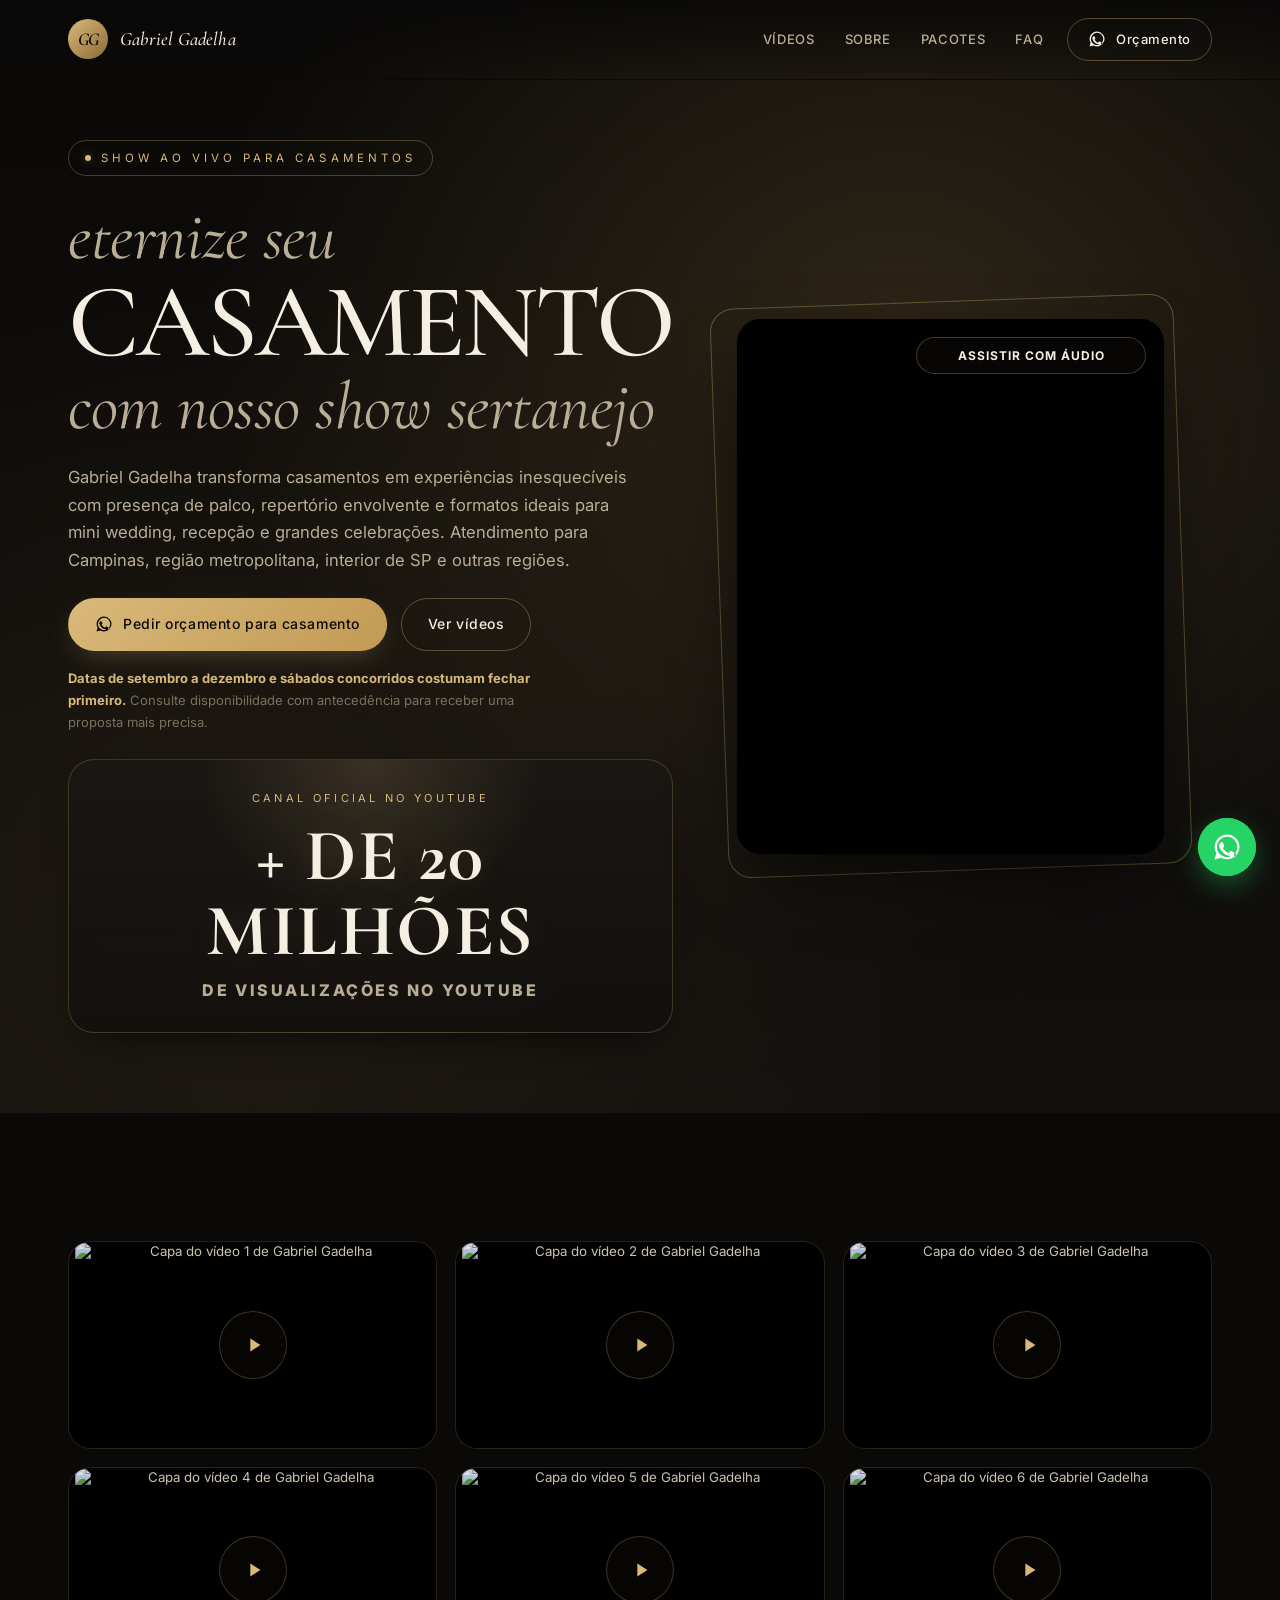
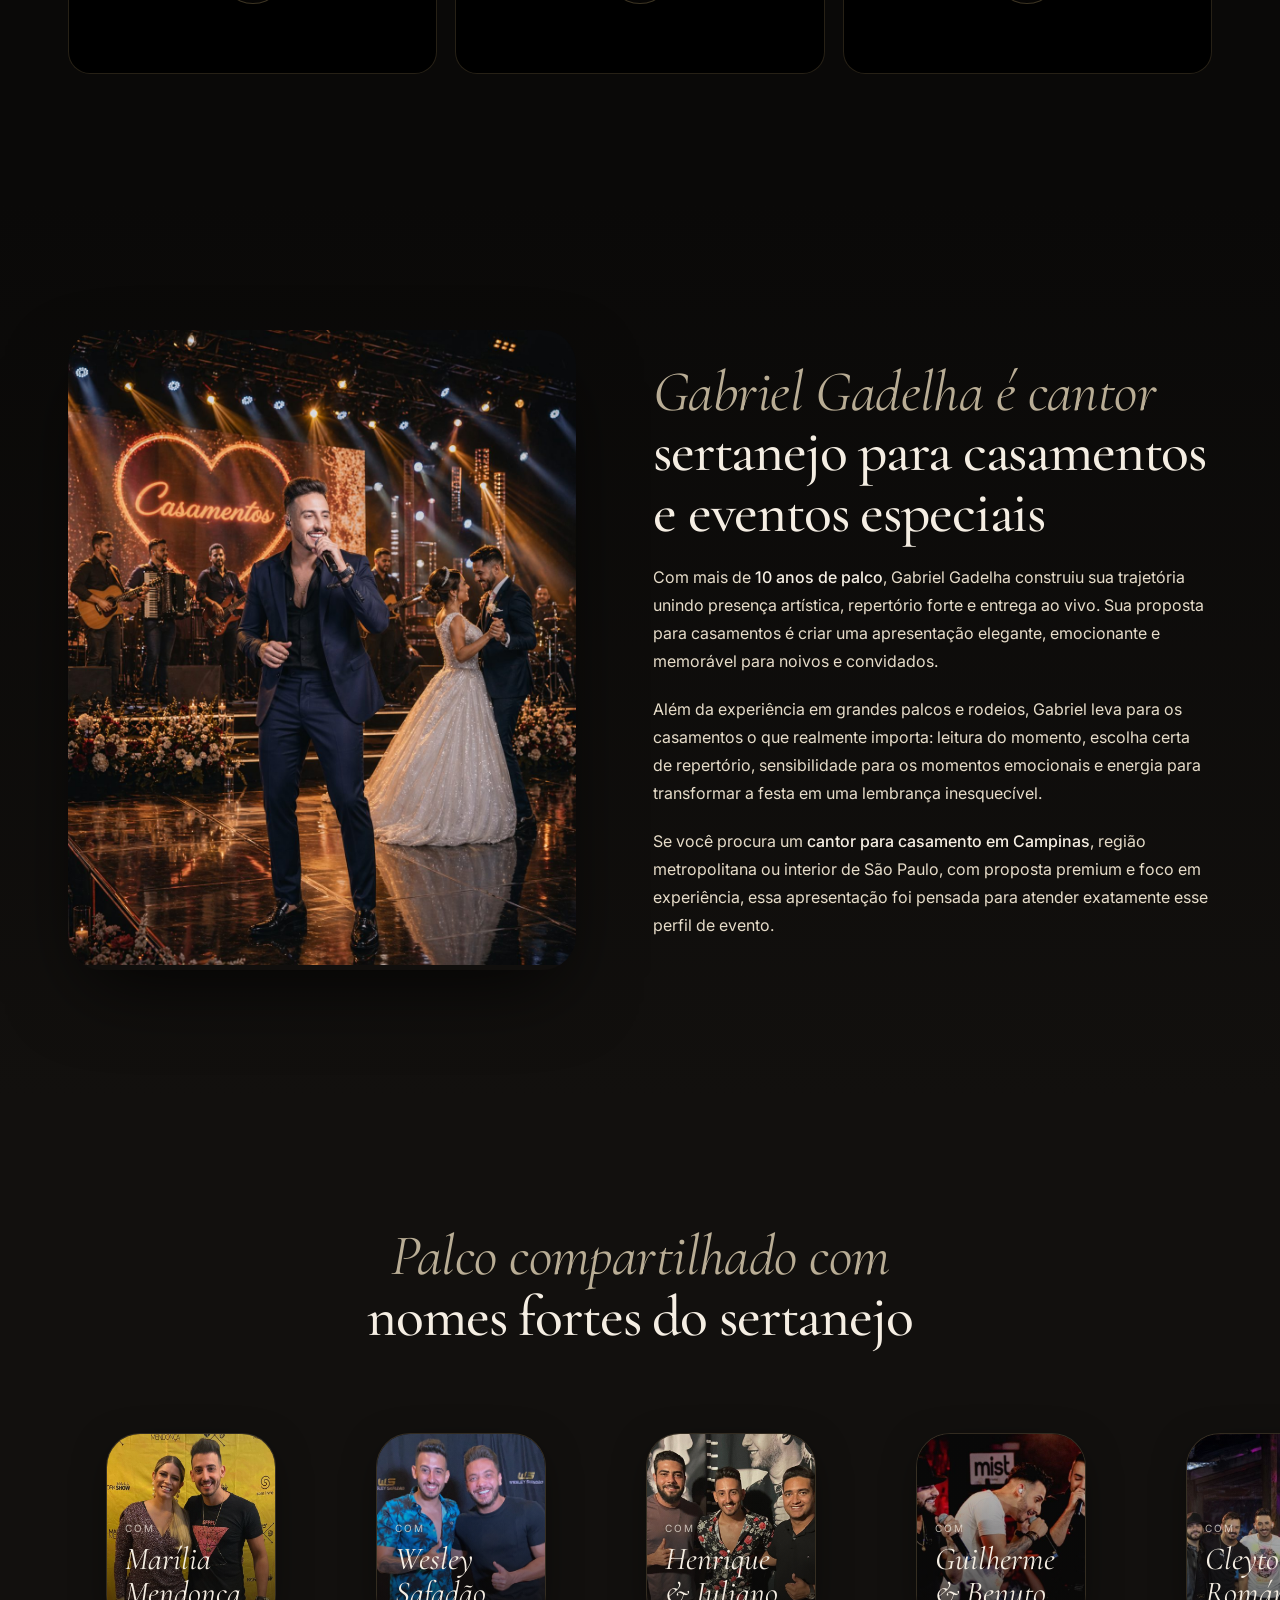
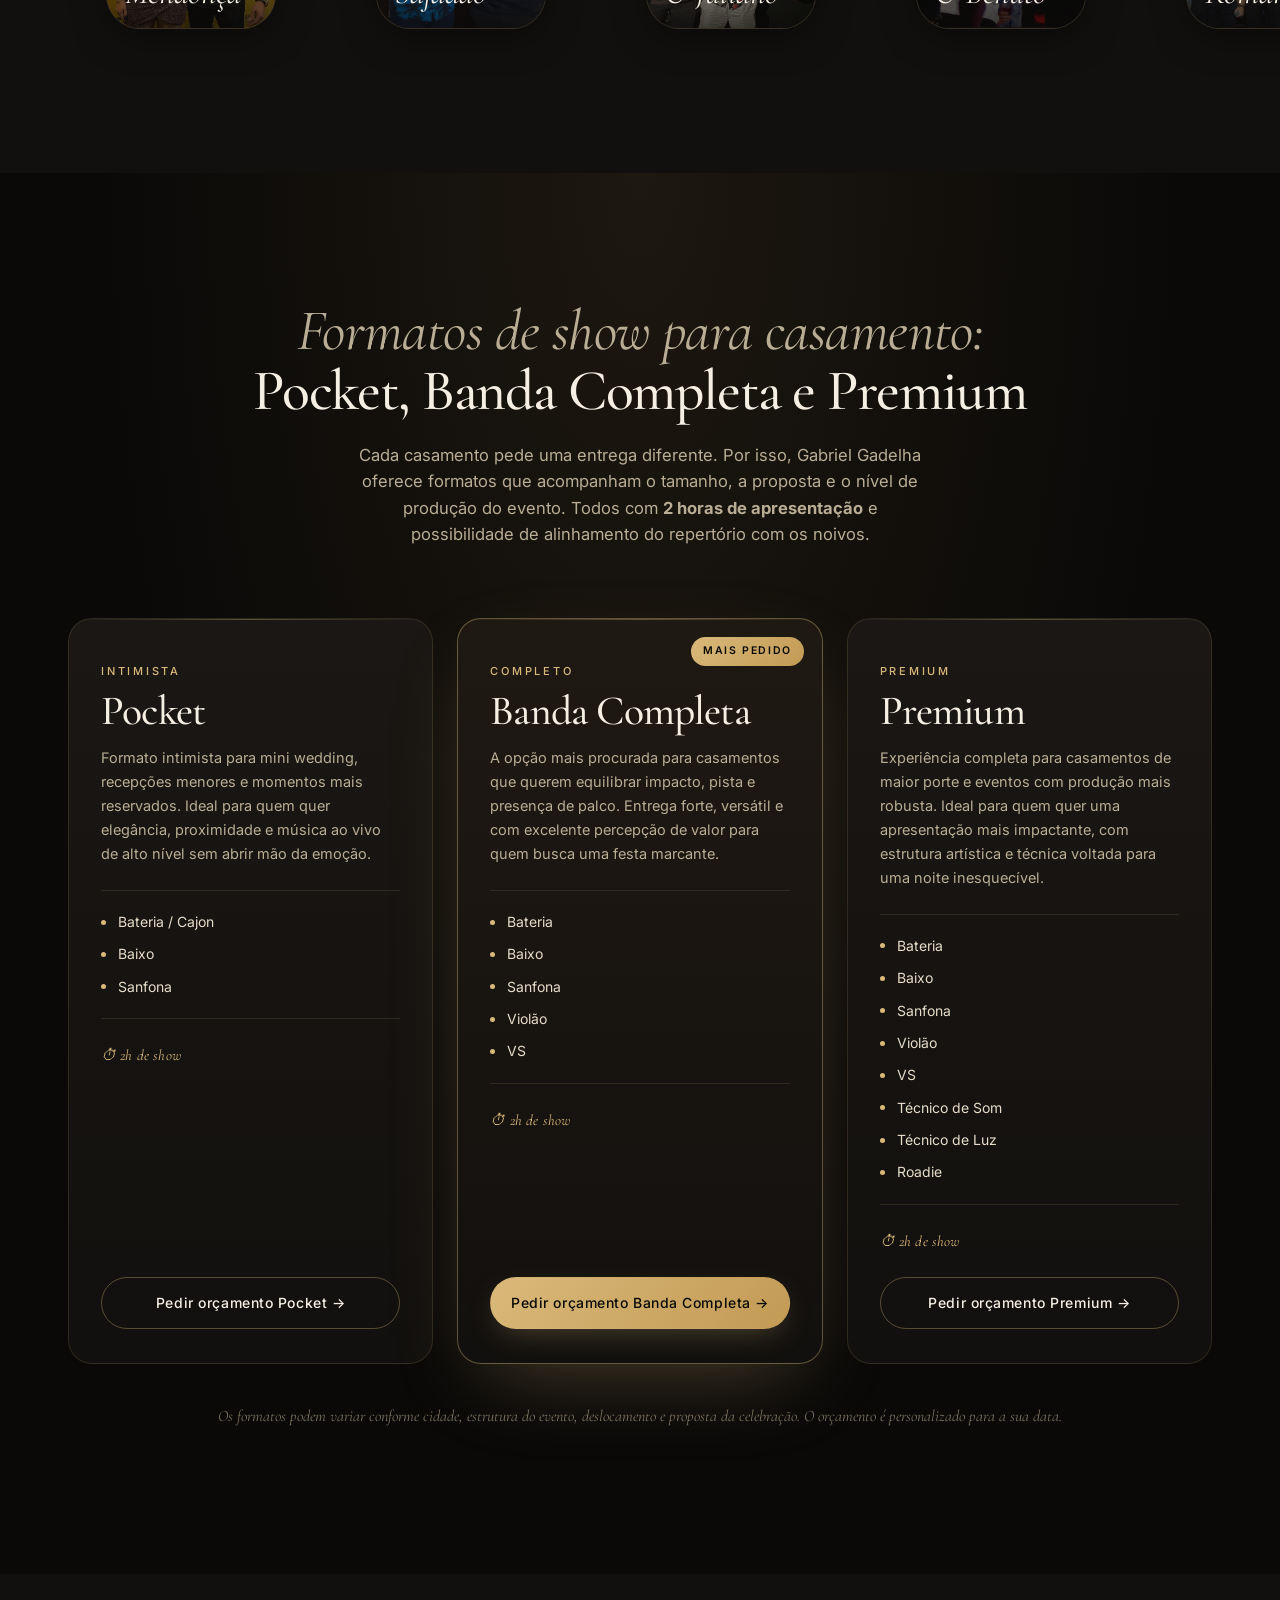
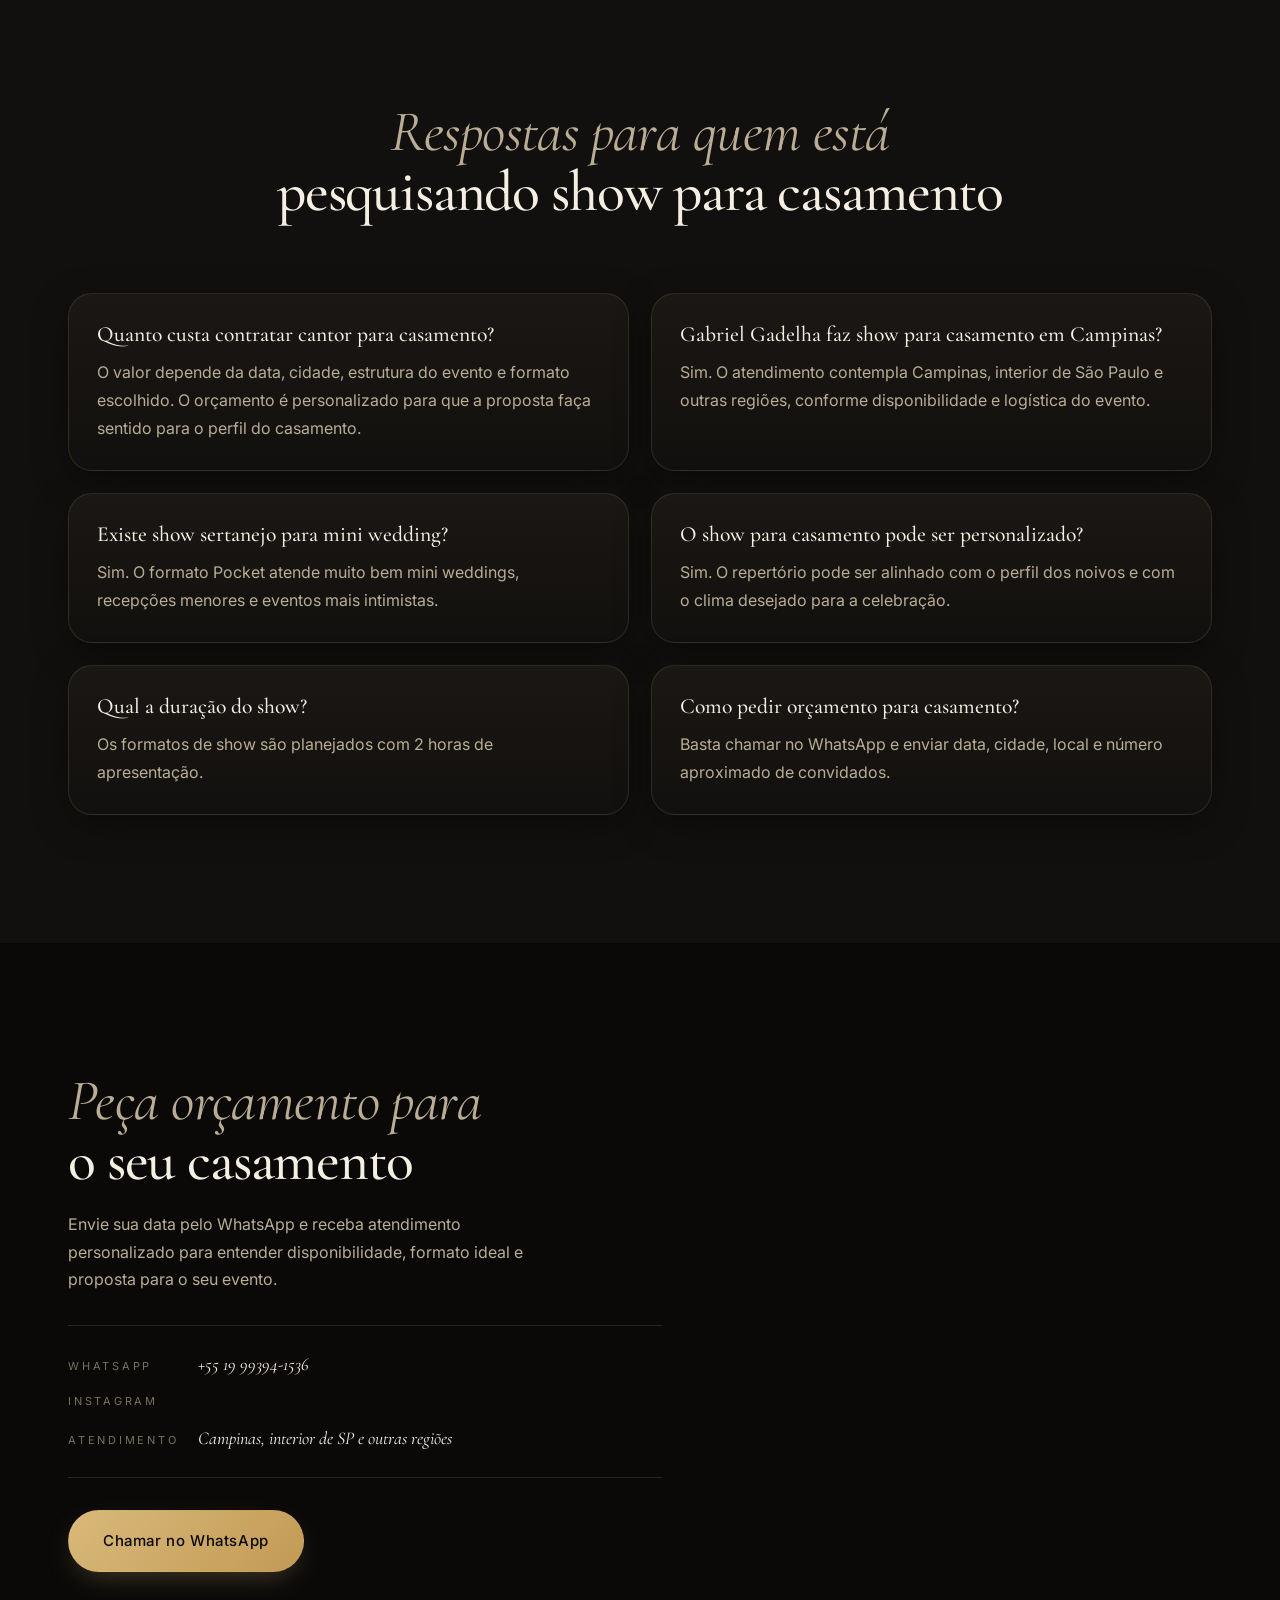
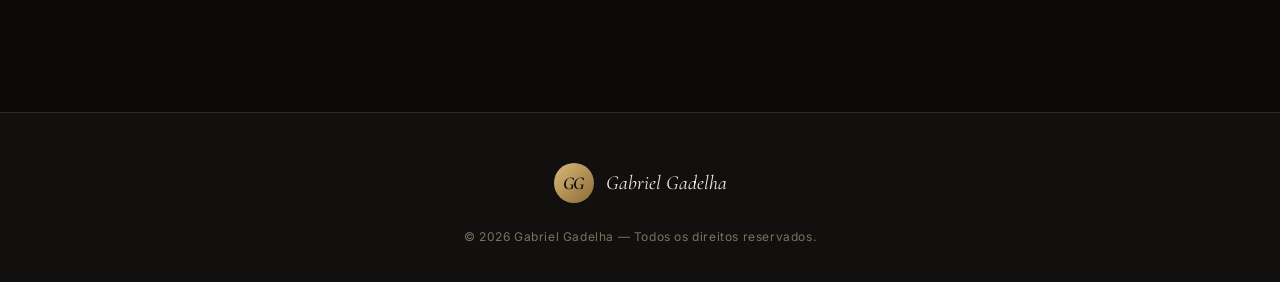
==== index.html @ e0cc1780 "Add files via upload" ====
<!DOCTYPE html>
<html lang="pt-BR">
<head>
  <meta charset="UTF-8" />
  <meta name="viewport" content="width=device-width, initial-scale=1.0" />
  <meta name="theme-color" content="#0a0a0a" />
  <meta name="robots" content="index,follow,max-image-preview:large" />
  <title>Gabriel Gadelha | Cantor para Casamento em Campinas e Região</title>
  <meta name="description" content="Contrate Gabriel Gadelha para casamento em Campinas, interior de SP e outras regiões. Show sertanejo ao vivo com formatos pocket, banda completa e premium. Peça orçamento pelo WhatsApp." />
  <meta name="keywords" content="cantor para casamento, show para casamento, show sertanejo para casamento, banda para casamento, cantor sertanejo para casamento em Campinas, orçamento show casamento" />
  <meta name="author" content="Gabriel Gadelha" />
  <meta property="og:title" content="Gabriel Gadelha | Cantor para Casamento em Campinas e Região" />
  <meta property="og:description" content="Show sertanejo ao vivo para casamentos com proposta premium, repertório envolvente e formatos pocket, banda completa e premium." />
  <meta property="og:image" content="./assets/images/gabriel-hero.png" />
  <meta property="og:type" content="website" />
  <meta property="og:locale" content="pt_BR" />
  <meta name="twitter:card" content="summary_large_image" />
  <meta name="twitter:title" content="Gabriel Gadelha | Cantor para Casamento em Campinas e Região" />
  <meta name="twitter:description" content="Show sertanejo ao vivo para casamentos em Campinas, interior de SP e outras regiões." />
  <meta name="twitter:image" content="./assets/images/gabriel-hero.png" />
  <link rel="icon" type="image/png" href="./assets/images/gabriel-studio-02.png" />
  <link rel="preconnect" href="https://fonts.googleapis.com" />
  <link rel="preconnect" href="https://fonts.gstatic.com" crossorigin />
  <link href="https://fonts.googleapis.com/css2?family=Cormorant+Garamond:ital,wght@0,300;0,400;0,500;0,600;0,700;1,300;1,400&family=Inter:wght@300;400;500;600;700&display=swap" rel="stylesheet" />
  <link rel="stylesheet" href="./src/styles/main.css?v=20260430-10" />
  <link rel="stylesheet" href="./src/styles/youtube-inline-gallery.css?v=20260430-10" />

  <style>
    .views-highlight {padding: 30px 30px 26px !important;}
    .views-highlight__eyebrow {font-size:11px !important; letter-spacing:.30em !important; margin-bottom:12px !important;}
    .views-highlight__number {
      font-size: clamp(2.35rem,5.2vw,4.7rem) !important;
      text-transform: uppercase !important;
      letter-spacing: .02em !important;
      line-height: 1.02 !important;
    }
    .views-highlight__label {
      font-size: 16px !important;
      letter-spacing: .18em !important;
      text-transform: uppercase !important;
      font-weight: 700 !important;
    }
    .social-row {display:flex !important; flex-wrap:wrap !important; gap:14px !important; margin-top:28px !important;}
    .social-row a {
      min-width:138px !important; height:52px !important; padding:0 20px !important; border-radius:999px !important;
      display:inline-flex !important; align-items:center !important; justify-content:center !important; gap:8px !important;
      white-space:nowrap !important; text-decoration:none !important;
    }
    .social-row a span {display:inline-block !important; line-height:1 !important;}
    .autoridade .container {max-width:1720px !important; width:min(1720px,calc(100% - 52px)) !important;}
    .autoridade-mosaic.authority-plus-grid {
      grid-template-columns: repeat(5, minmax(250px, 1fr)) !important;
      gap: 24px !important;
      max-width: 1600px !important;
      margin: 0 auto !important;
    }
    .authority-plus-card,.authority-plus-card--hero,.authority-plus-card--wide,.authority-plus-card--standard {border-radius:34px !important;}
    .authority-plus-media {
      aspect-ratio: 4.3 / 5.2 !important;
      overflow: hidden !important;
    }
    .authority-plus-media img {
      object-fit: cover !important;
      object-position: center center !important;
      transform: scale(1.01) !important;
    }
    .authority-plus-name {font-size:2rem !important;}
    .hero-video {overflow:hidden !important;}
    .hero-sound-btn {text-transform: uppercase !important; letter-spacing: .09em !important;}
    @media (max-width:1200px){
      .autoridade-mosaic.authority-plus-grid{grid-template-columns:repeat(3,minmax(0,1fr)) !important;max-width:none !important;}
      .authority-plus-name{font-size:1.7rem !important;}
    }
    @media (max-width:800px){
      .autoridade .container{width:min(100% - 28px, 100%) !important;}
      .autoridade-mosaic.authority-plus-grid{grid-template-columns:repeat(2,minmax(0,1fr)) !important;gap:18px !important;}
      .authority-plus-media{aspect-ratio:4 / 5.2 !important;}
    }
    @media (max-width:560px){
      .autoridade-mosaic.authority-plus-grid{grid-template-columns:1fr !important;}
      .social-row a{min-width:116px !important;height:48px !important;padding:0 16px !important;font-size:14px !important;}
    }
  
    .views-highlight {padding: 30px 32px 28px !important;}
    .views-highlight__number {
      font-size: clamp(2.55rem,5.7vw,5rem) !important;
      text-transform: uppercase !important;
      letter-spacing: .02em !important;
      line-height: 1.02 !important;
      font-weight: 700 !important;
    }
    .views-highlight__label {
      font-size: 16px !important;
      letter-spacing: .16em !important;
      text-transform: uppercase !important;
      font-weight: 800 !important;
    }

    .hero-video iframe {
      width: 100% !important;
      height: 100% !important;
      border: 0 !important;
      display: block !important;
      background: #000 !important;
    }

    .hero-sound-btn {
      z-index: 5 !important;
      text-transform: uppercase !important;
      letter-spacing: .08em !important;
      min-width: 230px !important;
      font-weight: 700 !important;
    }

    .autoridade .container {
      max-width: 1840px !important;
      width: min(1840px, calc(100% - 36px)) !important;
    }

    .autoridade-mosaic.authority-plus-grid {
      grid-template-columns: repeat(5, minmax(250px, 1fr)) !important;
      gap: 20px !important;
      max-width: 1720px !important;
      margin: 0 auto !important;
    }

    .authority-plus-card,
    .authority-plus-card--hero,
    .authority-plus-card--wide,
    .authority-plus-card--standard {
      border-radius: 34px !important;
    }

    .authority-plus-media {
      aspect-ratio: 5.3 / 6.1 !important;
      overflow: hidden !important;
    }

    .authority-plus-media img {
      object-fit: cover !important;
      object-position: center center !important;
      transform: scale(1) !important;
    }

    .authority-plus-name {
      font-size: 2rem !important;
      line-height: 1.05 !important;
    }

    .social-row {
      display: flex !important;
      flex-wrap: wrap !important;
      gap: 14px !important;
      margin-top: 28px !important;
    }

    .social-row a {
      min-width: 136px !important;
      height: 52px !important;
      padding: 0 20px !important;
      border-radius: 999px !important;
      display: inline-flex !important;
      align-items: center !important;
      justify-content: center !important;
      gap: 8px !important;
      white-space: nowrap !important;
      text-decoration: none !important;
      line-height: 1 !important;
    }

    @media (max-width: 1200px) {
      .autoridade-mosaic.authority-plus-grid {
        grid-template-columns: repeat(3, minmax(0, 1fr)) !important;
        max-width: none !important;
      }
      .authority-plus-name { font-size: 1.7rem !important; }
    }

    @media (max-width: 560px) {
      .hero-sound-btn {
        min-width: unset !important;
        font-size: 11px !important;
        padding: 9px 12px !important;
      }
      .social-row a {
        min-width: 118px !important;
        height: 48px !important;
        padding: 0 16px !important;
        font-size: 14px !important;
      }
    }

  
    @media (max-width: 800px) {
      .autoridade .container {
        width: min(100% - 24px, 100%) !important;
      }

      .autoridade-mosaic.authority-plus-grid {
        grid-template-columns: repeat(2, minmax(0, 1fr)) !important;
        gap: 14px !important;
        max-width: none !important;
        align-items: stretch !important;
      }

      .authority-plus-card,
      .authority-plus-card--hero,
      .authority-plus-card--wide,
      .authority-plus-card--standard {
        display: block !important;
        width: 100% !important;
        min-width: 0 !important;
        border-radius: 24px !important;
        overflow: hidden !important;
      }

      .authority-plus-media {
        display: block !important;
        width: 100% !important;
        aspect-ratio: 1 / 1.22 !important;
        border-radius: 24px !important;
        overflow: hidden !important;
      }

      .authority-plus-media img {
        width: 100% !important;
        height: 100% !important;
        display: block !important;
        object-fit: cover !important;
        object-position: center center !important;
      }

      .authority-plus-caption {
        left: 12px !important;
        right: 12px !important;
        bottom: 12px !important;
      }

      .authority-plus-kicker {
        font-size: 9px !important;
      }

      .authority-plus-name {
        font-size: 1.28rem !important;
        line-height: 1.02 !important;
      }
    }

    @media (max-width: 560px) {
      .autoridade-mosaic.authority-plus-grid {
        grid-template-columns: repeat(2, minmax(0, 1fr)) !important;
        gap: 12px !important;
      }

      .authority-plus-card,
      .authority-plus-card--hero,
      .authority-plus-card--wide,
      .authority-plus-card--standard {
        border-radius: 20px !important;
      }

      .authority-plus-media {
        aspect-ratio: 1 / 1.28 !important;
        border-radius: 20px !important;
      }

      .authority-plus-name {
        font-size: 1.16rem !important;
      }
    }

  
    @media (max-width: 800px) {
      .autoridade .container {
        width: min(100% - 14px, 100%) !important;
        max-width: none !important;
        margin: 0 auto !important;
        padding-left: 0 !important;
        padding-right: 0 !important;
      }

      .autoridade-mosaic.authority-plus-grid,
      .autoridade .authority-plus-grid {
        display: grid !important;
        grid-template-columns: 1fr !important;
        gap: 12px !important;
        width: 100% !important;
        max-width: none !important;
        margin: 0 auto !important;
        justify-items: stretch !important;
        align-items: stretch !important;
      }

      .autoridade-mosaic.authority-plus-grid > *,
      .autoridade .authority-plus-grid > * {
        width: 100% !important;
        max-width: none !important;
        min-width: 0 !important;
        justify-self: stretch !important;
        margin: 0 !important;
        transform: none !important;
      }

      .authority-plus-card,
      .authority-plus-card--hero,
      .authority-plus-card--wide,
      .authority-plus-card--standard {
        display: block !important;
        width: 100% !important;
        max-width: none !important;
        min-width: 0 !important;
        border-radius: 18px !important;
        overflow: hidden !important;
        margin: 0 !important;
      }

      .authority-plus-media {
        display: block !important;
        width: 100% !important;
        aspect-ratio: 16 / 9 !important;
        border-radius: 18px !important;
        overflow: hidden !important;
      }

      .authority-plus-media img {
        width: 100% !important;
        height: 100% !important;
        display: block !important;
        object-fit: cover !important;
        object-position: center center !important;
      }

      .authority-plus-caption {
        left: 12px !important;
        right: 12px !important;
        bottom: 12px !important;
      }

      .authority-plus-kicker {
        font-size: 9px !important;
      }

      .authority-plus-name {
        font-size: 1.2rem !important;
        line-height: 1.03 !important;
      }
    }

    @media (max-width: 560px) {
      .autoridade .container {
        width: min(100% - 12px, 100%) !important;
      }

      .autoridade-mosaic.authority-plus-grid,
      .autoridade .authority-plus-grid {
        gap: 10px !important;
      }

      .authority-plus-card,
      .authority-plus-card--hero,
      .authority-plus-card--wide,
      .authority-plus-card--standard,
      .authority-plus-media {
        border-radius: 16px !important;
      }

      .authority-plus-name {
        font-size: 1.08rem !important;
      }
    }

  
    /* AJUSTE FINAL MOBILE — cards de artistas em 1080x1350 (4:5) com cabeças preservadas */
    @media (max-width: 800px) {
      html, body {
        overflow-x: hidden !important;
      }

      .autoridade {
        overflow: hidden !important;
      }

      .autoridade .container {
        width: calc(100vw - 12px) !important;
        max-width: calc(100vw - 12px) !important;
        margin: 0 auto !important;
        padding: 0 !important;
        box-sizing: border-box !important;
      }

      .autoridade-mosaic.authority-plus-grid,
      .autoridade .authority-plus-grid {
        display: grid !important;
        grid-template-columns: 1fr !important;
        gap: 10px !important;
        width: 100% !important;
        max-width: 100% !important;
        margin: 0 auto !important;
        padding: 0 !important;
        justify-items: stretch !important;
        align-items: stretch !important;
      }

      .autoridade-mosaic.authority-plus-grid > *,
      .autoridade .authority-plus-grid > * {
        width: 100% !important;
        max-width: 100% !important;
        min-width: 0 !important;
        margin: 0 !important;
        justify-self: stretch !important;
        transform: none !important;
      }

      .authority-plus-card,
      .authority-plus-card--hero,
      .authority-plus-card--wide,
      .authority-plus-card--standard {
        display: block !important;
        width: 100% !important;
        max-width: 100% !important;
        min-width: 0 !important;
        margin: 0 !important;
        border-radius: 16px !important;
        overflow: hidden !important;
        box-sizing: border-box !important;
      }

      .authority-plus-media {
        width: 100% !important;
        max-width: 100% !important;
        aspect-ratio: 1080 / 1350 !important; /* 4:5 */
        border-radius: 16px !important;
        overflow: hidden !important;
        background: #0d0d0d !important;
      }

      .authority-plus-media img {
        width: 100% !important;
        height: 100% !important;
        display: block !important;
        object-fit: cover !important;
        transform: none !important;
      }

      /* enquadramento individual para não cortar a cabeça */
      .autoridade-mosaic.authority-plus-grid > *:nth-child(1) .authority-plus-media img,
      .autoridade .authority-plus-grid > *:nth-child(1) .authority-plus-media img {
        object-position: center 8% !important; /* Marília */
      }

      .autoridade-mosaic.authority-plus-grid > *:nth-child(2) .authority-plus-media img,
      .autoridade .authority-plus-grid > *:nth-child(2) .authority-plus-media img {
        object-position: center 10% !important; /* Wesley */
      }

      .autoridade-mosaic.authority-plus-grid > *:nth-child(3) .authority-plus-media img,
      .autoridade .authority-plus-grid > *:nth-child(3) .authority-plus-media img {
        object-position: center 9% !important; /* Henrique & Juliano */
      }

      .autoridade-mosaic.authority-plus-grid > *:nth-child(4) .authority-plus-media img,
      .autoridade .authority-plus-grid > *:nth-child(4) .authority-plus-media img {
        object-position: center 20% !important; /* Guilherme & Benuto */
      }

      .autoridade-mosaic.authority-plus-grid > *:nth-child(5) .authority-plus-media img,
      .autoridade .authority-plus-grid > *:nth-child(5) .authority-plus-media img {
        object-position: center 18% !important; /* Cleyton & Romário */
      }

      .authority-plus-caption {
        left: 12px !important;
        right: 12px !important;
        bottom: 12px !important;
      }

      .authority-plus-kicker {
        font-size: 9px !important;
      }

      .authority-plus-name {
        font-size: 1.1rem !important;
        line-height: 1.04 !important;
      }
    }

    @media (max-width: 560px) {
      .autoridade .container {
        width: calc(100vw - 10px) !important;
        max-width: calc(100vw - 10px) !important;
      }

      .authority-plus-card,
      .authority-plus-card--hero,
      .authority-plus-card--wide,
      .authority-plus-card--standard,
      .authority-plus-media {
        border-radius: 14px !important;
      }

      .authority-plus-caption {
        left: 10px !important;
        right: 10px !important;
        bottom: 10px !important;
      }

      .authority-plus-name {
        font-size: 1rem !important;
      }
    }

  
    /* MOBILE: mantém só o título acima do vídeo; restante do texto vem depois do vídeo */
    @media (max-width: 800px) {
      .hero .hero-inner {
        grid-template-columns: 1fr !important;
        gap: 18px !important;
        align-items: start !important;
      }

      .hero {
        min-height: auto !important;
        padding-top: 96px !important;
        padding-bottom: 36px !important;
      }

      .hero .hero-inner {
        gap: 10px !important;
      }

      .hero .hero-text {
        padding-top: 0 !important;
        margin-top: 0 !important;
      }

      .hero .hero-title {
        margin: 0 0 10px !important;
      }

      .hero .title-line {
        margin: 0 !important;
      }

      .hero .hero-visual {
        margin-top: 2px !important;
      }

      .hero .hero-photo-wrap {
        aspect-ratio: 4 / 5.15 !important;
      }

      .hero .hero-mobile-after {
        margin-top: 14px !important;
      }

      .hero .hero-mobile-after .eyebrow {
        margin: 6px 0 16px !important;
      }

      .hero .hero-mobile-after .hero-sub {
        margin: 0 0 18px !important;
      }

      .hero .hero-mobile-after .hero-ctas {
        margin-bottom: 14px !important;
      }

      .hero .hero-mobile-after .hero-note {
        margin: 0 0 18px !important;
      }

      .hero .hero-mobile-after .views-highlight {
        margin-top: 0 !important;
        margin-bottom: 18px !important;
      }

      .hero .hero-mobile-after .hero-proof {
        padding-top: 18px !important;
      }

      .hero .hero-text,
      .hero .hero-visual,
      .hero .hero-mobile-after,
      .hero .hero-photo-wrap {
        width: 100% !important;
        max-width: 100% !important;
        margin: 0 !important;
      }

      .hero .hero-visual {
        order: 2 !important;
        justify-content: flex-start !important;
      }

      .hero .hero-mobile-after {
        order: 3 !important;
      }

      .hero .hero-text .hero-sub,
      .hero .hero-text .hero-ctas,
      .hero .hero-text .hero-note,
      .hero .hero-text .views-highlight,
      .hero .hero-text .hero-proof {
        display: none !important;
      }

      .hero .hero-mobile-after .eyebrow,
      .hero .hero-mobile-after .hero-sub,
      .hero .hero-mobile-after .hero-ctas,
      .hero .hero-mobile-after .hero-note,
      .hero .hero-mobile-after .views-highlight,
      .hero .hero-mobile-after .hero-proof {
        display: block !important;
      }

      .hero .hero-mobile-after .eyebrow {
        margin: 0 0 18px !important;
      }

      .hero .hero-mobile-after .hero-ctas {
        display: flex !important;
        flex-wrap: wrap !important;
        gap: 14px !important;
      }

      .hero .hero-mobile-after .hero-proof {
        display: flex !important;
      }
    }


    @media (max-width: 560px) {
      .hero {
        padding-top: 90px !important;
        padding-bottom: 30px !important;
      }

      .hero .hero-title {
        margin-bottom: 8px !important;
      }

      .hero .hero-mobile-after {
        margin-top: 12px !important;
      }

      .hero .hero-mobile-after .eyebrow {
        margin: 8px 0 14px !important;
      }
    }

  
    /* HERO MOBILE — elimina as bordas pretas laterais do vídeo com crop controlado */
    .hero-video {
      position: relative !important;
      overflow: hidden !important;
      background: #000 !important;
    }

    @media (max-width: 800px) {
      .hero-video iframe {
        position: absolute !important;
        top: 0 !important;
        left: 50% !important;
        width: 146% !important;
        max-width: none !important;
        height: 100% !important;
        border: 0 !important;
        display: block !important;
        transform: translateX(-50%) !important;
        background: #000 !important;
      }
    }

    @media (max-width: 560px) {
      .hero-video iframe {
        width: 152% !important;
      }
    }

  
    /* foco total no WhatsApp: sem redes sociais, sem hero-proof, sem títulos numéricos de seção */
    .social-row,
    .footer-social,
    .site-social,
    .artist-socials,
    .social-links,
    .hero-proof,
    .section-kicker {
      display: none !important;
    }

  </style>

</head>
<body>
  <header class="site-header" id="siteHeader"><div class="container header-inner"><a href="#top" class="brand" aria-label="Gabriel Gadelha — início"><span class="brand-mark">GG</span><span class="brand-name">Gabriel Gadelha</span></a><nav class="nav" aria-label="Principal"><a href="#experiencia">Vídeos</a><a href="#sobre">Sobre</a><a href="#pacotes">Pacotes</a><a href="#faq">FAQ</a></nav><a class="btn btn-ghost header-cta" href="https://wa.me/5519993941536?text=Ol%C3%A1%2C%20gostaria%20de%20pedir%20or%C3%A7amento%20para%20show%20de%20casamento%20com%20Gabriel%20Gadelha.%20Data%20do%20evento%3A%20___%20%2F%20Cidade%3A%20___%20%2F%20Local%3A%20___%20%2F%20Convidados%3A%20___" target="_blank" rel="noopener"><svg class="icon-wa" viewBox="0 0 24 24" aria-hidden="true"><path fill="currentColor" d="M12.04 2a9.93 9.93 0 0 0-8.58 14.9L2 22l5.23-1.37A9.93 9.93 0 1 0 12.04 2m0 1.82a8.11 8.11 0 0 1 6.95 12.36l-.21.33.8 2.92-3-.78-.32.19a8.1 8.1 0 0 1-12.33-6.93a8.12 8.12 0 0 1 8.11-8.09m-4.4 4.37c-.2 0-.52.07-.8.38s-1.05 1.02-1.05 2.5s1.07 2.89 1.22 3.1c.15.2 2.07 3.31 5.12 4.51c2.54 1 3.05.8 3.6.75c.56-.05 1.78-.73 2.03-1.43c.25-.7.25-1.3.17-1.43c-.07-.12-.27-.2-.57-.35c-.3-.15-1.78-.88-2.05-.98c-.27-.1-.48-.15-.68.15c-.2.3-.78.98-.95 1.18c-.17.2-.35.22-.65.08c-.3-.15-1.26-.46-2.4-1.48c-.89-.79-1.49-1.77-1.66-2.07c-.17-.3-.02-.46.13-.61c.13-.13.3-.35.44-.52c.15-.18.2-.3.3-.5c.1-.2.05-.37-.03-.52c-.07-.15-.68-1.64-.94-2.24c-.22-.5-.45-.44-.62-.45z"/></svg><span>Orçamento</span></a><button class="hamburger" id="hamburger" aria-label="Menu" aria-expanded="false"><span></span><span></span><span></span></button></div><div class="mobile-menu" id="mobileMenu" aria-hidden="true"><a href="#experiencia">Vídeos</a><a href="#sobre">Sobre</a><a href="#pacotes">Pacotes</a><a href="#faq">FAQ</a><a class="btn btn-primary" href="https://wa.me/5519993941536?text=Ol%C3%A1%2C%20gostaria%20de%20pedir%20or%C3%A7amento%20para%20show%20de%20casamento%20com%20Gabriel%20Gadelha.%20Data%20do%20evento%3A%20___%20%2F%20Cidade%3A%20___%20%2F%20Local%3A%20___%20%2F%20Convidados%3A%20___" target="_blank" rel="noopener">Pedir Orçamento</a></div></header>
  <section class="hero" id="top">
  <div class="hero-bg" aria-hidden="true">
    <div class="hero-grain"></div>
    <div class="hero-gradient"></div>
  </div>

  <div class="container hero-inner">
    <div class="hero-text reveal">
      <span class="eyebrow">
        <span class="eyebrow-dot"></span>
        Show ao vivo para casamentos
      </span>

      <h1 class="hero-title">
        <span class="title-line title-serif italic">eternize seu</span>
        <span class="title-line title-display">CASAMENTO</span>
        <span class="title-line title-serif italic">com nosso show sertanejo</span>
      </h1>

      <p class="hero-sub">
        Gabriel Gadelha transforma casamentos em experiências inesquecíveis com presença de palco,
        repertório envolvente e formatos ideais para mini wedding, recepção e grandes celebrações.
        Atendimento para Campinas, região metropolitana, interior de SP e outras regiões.
      </p>

      <div class="hero-ctas">
        <a
          class="btn btn-primary"
          href="https://wa.me/5519993941536?text=Ol%C3%A1%2C%20gostaria%20de%20pedir%20or%C3%A7amento%20para%20show%20de%20casamento%20com%20Gabriel%20Gadelha.%20Data%20do%20evento%3A%20___%20%2F%20Cidade%3A%20___%20%2F%20Local%3A%20___%20%2F%20Convidados%3A%20___"
          target="_blank"
          rel="noopener"
        >
          <svg class="icon-wa" viewBox="0 0 24 24" aria-hidden="true">
            <path fill="currentColor" d="M12.04 2a9.93 9.93 0 0 0-8.58 14.9L2 22l5.23-1.37A9.93 9.93 0 1 0 12.04 2m0 1.82a8.11 8.11 0 0 1 6.95 12.36l-.21.33.8 2.92-3-.78-.32.19a8.1 8.1 0 0 1-12.33-6.93a8.12 8.12 0 0 1 8.11-8.09m-4.4 4.37c-.2 0-.52.07-.8.38s-1.05 1.02-1.05 2.5s1.07 2.89 1.22 3.1c.15.2 2.07 3.31 5.12 4.51c2.54 1 3.05.8 3.6.75c.56-.05 1.78-.73 2.03-1.43c.25-.7.25-1.3.17-1.43c-.07-.12-.27-.2-.57-.35c-.3-.15-1.78-.88-2.05-.98c-.27-.1-.48-.15-.68.15c-.2.3-.78.98-.95 1.18c-.17.2-.35.22-.65.08c-.3-.15-1.26-.46-2.4-1.48c-.89-.79-1.49-1.77-1.66-2.07c-.17-.3-.02-.46.13-.61c.13-.13.3-.35.44-.52c.15-.18.2-.3.3-.5c.1-.2.05-.37-.03-.52c-.07-.15-.68-1.64-.94-2.24c-.22-.5-.45-.44-.62-.45z"/>
          </svg>
          Pedir orçamento para casamento
        </a>

        <a class="btn btn-ghost" href="#experiencia">Ver vídeos</a>
      </div>

      <p class="hero-note">
        <strong>Datas de setembro a dezembro e sábados concorridos costumam fechar primeiro.</strong>
        Consulte disponibilidade com antecedência para receber uma proposta mais precisa.
      </p>

      <div class="views-highlight reveal">
          <span class="views-highlight__eyebrow">Canal oficial no YouTube</span>
          <strong class="views-highlight__number">+ de 20 milhões</strong>
          <span class="views-highlight__label">de visualizações no YouTube</span>
        </div>
</div>

    <div class="hero-visual reveal reveal-delay">
      <div class="hero-photo-wrap">
        <div class="hero-frame"></div>

        <button class="hero-sound-btn" id="heroSoundBtn" type="button">
          ASSISTIR COM ÁUDIO
        </button>

        <div class="hero-video">
          <iframe
            id="heroShortFrame"
            src="https://www.youtube-nocookie.com/embed/3U183bGOk74?autoplay=1&mute=1&loop=1&playlist=3U183bGOk74&controls=0&modestbranding=1&playsinline=1&rel=0&enablejsapi=1&vq=hd1080"
            title="Gabriel Gadelha short"
            allow="accelerometer; autoplay; clipboard-write; encrypted-media; gyroscope; picture-in-picture; web-share"
            referrerpolicy="strict-origin-when-cross-origin"
            allowfullscreen>
          </iframe>
        </div>
      </div>
    </div>
  </div>
</section>

  <section class="section experiencia" id="experiencia"><div class="container"><div class="shorts-grid yt-showcase-grid"><article class="short-card yt-showcase-card reveal"><button class="yt-showcase-trigger" type="button" data-youtube-id="b0_z5yUthmI" data-video-title="Vídeo 1" aria-label="Assistir vídeo 1"><img class="yt-showcase-thumb" src="https://i.ytimg.com/vi/b0_z5yUthmI/hqdefault.jpg" alt="Capa do vídeo 1 de Gabriel Gadelha" loading="lazy" /><span class="yt-showcase-play" aria-hidden="true"><svg viewBox="0 0 24 24"><path d="M8 5v14l11-7z"></path></svg></span></button></article><article class="short-card yt-showcase-card reveal"><button class="yt-showcase-trigger" type="button" data-youtube-id="b_WnRmVPS00" data-video-title="Vídeo 2" aria-label="Assistir vídeo 2"><img class="yt-showcase-thumb" src="https://i.ytimg.com/vi/b_WnRmVPS00/hqdefault.jpg" alt="Capa do vídeo 2 de Gabriel Gadelha" loading="lazy" /><span class="yt-showcase-play" aria-hidden="true"><svg viewBox="0 0 24 24"><path d="M8 5v14l11-7z"></path></svg></span></button></article><article class="short-card yt-showcase-card reveal"><button class="yt-showcase-trigger" type="button" data-youtube-id="p3lRNXTmpew" data-video-title="Vídeo 3" aria-label="Assistir vídeo 3"><img class="yt-showcase-thumb" src="https://i.ytimg.com/vi/p3lRNXTmpew/hqdefault.jpg" alt="Capa do vídeo 3 de Gabriel Gadelha" loading="lazy" /><span class="yt-showcase-play" aria-hidden="true"><svg viewBox="0 0 24 24"><path d="M8 5v14l11-7z"></path></svg></span></button></article><article class="short-card yt-showcase-card reveal"><button class="yt-showcase-trigger" type="button" data-youtube-id="nskW2NeJgp0" data-video-title="Vídeo 4" aria-label="Assistir vídeo 4"><img class="yt-showcase-thumb" src="https://i.ytimg.com/vi/nskW2NeJgp0/hqdefault.jpg" alt="Capa do vídeo 4 de Gabriel Gadelha" loading="lazy" /><span class="yt-showcase-play" aria-hidden="true"><svg viewBox="0 0 24 24"><path d="M8 5v14l11-7z"></path></svg></span></button></article><article class="short-card yt-showcase-card reveal"><button class="yt-showcase-trigger" type="button" data-youtube-id="koCvq_mlAoo" data-video-title="Vídeo 5" aria-label="Assistir vídeo 5"><img class="yt-showcase-thumb" src="https://i.ytimg.com/vi/koCvq_mlAoo/hqdefault.jpg" alt="Capa do vídeo 5 de Gabriel Gadelha" loading="lazy" /><span class="yt-showcase-play" aria-hidden="true"><svg viewBox="0 0 24 24"><path d="M8 5v14l11-7z"></path></svg></span></button></article><article class="short-card yt-showcase-card reveal"><button class="yt-showcase-trigger" type="button" data-youtube-id="ohLu_Dm8k5A" data-video-title="Vídeo 6" aria-label="Assistir vídeo 6"><img class="yt-showcase-thumb" src="https://i.ytimg.com/vi/ohLu_Dm8k5A/hqdefault.jpg" alt="Capa do vídeo 6 de Gabriel Gadelha" loading="lazy" /><span class="yt-showcase-play" aria-hidden="true"><svg viewBox="0 0 24 24"><path d="M8 5v14l11-7z"></path></svg></span></button></article></div></div></section>
  <section class="section sobre" id="sobre"><div class="container sobre-grid"><div class="sobre-img sobre-img--single reveal"><div class="sobre-img-main sobre-img-main--single"><img src="[data-uri]" alt="Gabriel Gadelha cantando em casamento" /></div></div><div class="sobre-text reveal reveal-delay">
<h2 class="section-title"><span class="italic serif">Gabriel Gadelha é cantor</span><br /><span class="display">sertanejo para casamentos e eventos especiais</span></h2><div class="sobre-copy"><p>Com mais de <strong>10 anos de palco</strong>, Gabriel Gadelha construiu sua trajetória unindo presença artística, repertório forte e entrega ao vivo. Sua proposta para casamentos é criar uma apresentação elegante, emocionante e memorável para noivos e convidados.</p><p>Além da experiência em grandes palcos e rodeios, Gabriel leva para os casamentos o que realmente importa: leitura do momento, escolha certa de repertório, sensibilidade para os momentos emocionais e energia para transformar a festa em uma lembrança inesquecível.</p><p>Se você procura um <strong>cantor para casamento em Campinas</strong>, região metropolitana ou interior de São Paulo, com proposta premium e foco em experiência, essa apresentação foi pensada para atender exatamente esse perfil de evento.</p></div>
</div></div></section>
  <section class="section autoridade"><div class="container"><header class="section-head centered reveal">
<h2 class="section-title"><span class="italic serif">Palco compartilhado com</span><br /><span class="display">nomes fortes do sertanejo</span></h2></header><div class="autoridade-mosaic authority-plus-grid"><figure class="authority-plus-card authority-plus-card--standard reveal is-visible"><div class="authority-plus-media"><img src="[data-uri]" alt="Gabriel Gadelha com Marília Mendonça" loading="lazy" /><span class="authority-plus-overlay"></span><figcaption class="authority-plus-caption"><span class="authority-plus-kicker">Com</span><span class="authority-plus-name">Marília Mendonça</span></figcaption></div></figure><figure class="authority-plus-card authority-plus-card--standard reveal is-visible"><div class="authority-plus-media"><img src="[data-uri]" alt="Gabriel Gadelha com Wesley Safadão" loading="lazy" /><span class="authority-plus-overlay"></span><figcaption class="authority-plus-caption"><span class="authority-plus-kicker">Com</span><span class="authority-plus-name">Wesley Safadão</span></figcaption></div></figure><figure class="authority-plus-card authority-plus-card--standard reveal is-visible"><div class="authority-plus-media"><img src="[data-uri]" alt="Gabriel Gadelha com Henrique & Juliano" loading="lazy" /><span class="authority-plus-overlay"></span><figcaption class="authority-plus-caption"><span class="authority-plus-kicker">Com</span><span class="authority-plus-name">Henrique & Juliano</span></figcaption></div></figure><figure class="authority-plus-card authority-plus-card--standard reveal is-visible"><div class="authority-plus-media"><img src="[data-uri]" alt="Gabriel Gadelha com Guilherme & Benuto" loading="lazy" /><span class="authority-plus-overlay"></span><figcaption class="authority-plus-caption"><span class="authority-plus-kicker">Com</span><span class="authority-plus-name">Guilherme & Benuto</span></figcaption></div></figure><figure class="authority-plus-card authority-plus-card--standard reveal is-visible"><div class="authority-plus-media"><img src="[data-uri]" alt="Gabriel Gadelha com Cleyton & Romário" loading="lazy" /><span class="authority-plus-overlay"></span><figcaption class="authority-plus-caption"><span class="authority-plus-kicker">Com</span><span class="authority-plus-name">Cleyton & Romário</span></figcaption></div></figure></div></div></section>
  <section class="section pacotes" id="pacotes"><div class="pacotes-bg" aria-hidden="true"></div><div class="container"><header class="section-head centered reveal">
<h2 class="section-title"><span class="italic serif">Formatos de show para casamento:</span><br /><span class="display">Pocket, Banda Completa e Premium</span></h2><p class="section-lede">Cada casamento pede uma entrega diferente. Por isso, Gabriel Gadelha oferece formatos que acompanham o tamanho, a proposta e o nível de produção do evento. Todos com <strong>2 horas de apresentação</strong> e possibilidade de alinhamento do repertório com os noivos.</p></header><div class="pacotes-grid"><article class="pack reveal" data-pack="pocket"><div class="pack-top"><span class="pack-tag">Intimista</span><h3 class="pack-name">Pocket</h3><p class="pack-sub">Formato intimista para mini wedding, recepções menores e momentos mais reservados. Ideal para quem quer elegância, proximidade e música ao vivo de alto nível sem abrir mão da emoção.</p></div><ul class="pack-list"><li>Bateria / Cajon</li><li>Baixo</li><li>Sanfona</li></ul><div class="pack-meta"><span class="pack-duration">⏱ 2h de show</span></div><a class="btn btn-ghost pack-cta" href="https://wa.me/5519993941536?text=Ol%C3%A1%2C%20gostaria%20de%20pedir%20or%C3%A7amento%20para%20casamento%20no%20formato%20Pocket%20com%20Gabriel%20Gadelha.%20Data%3A%20___%20%2F%20Cidade%3A%20___" target="_blank" rel="noopener">Pedir orçamento Pocket →</a></article><article class="pack pack-featured reveal" data-pack="banda"><div class="pack-badge">Mais pedido</div><div class="pack-top"><span class="pack-tag">Completo</span><h3 class="pack-name">Banda Completa</h3><p class="pack-sub">A opção mais procurada para casamentos que querem equilibrar impacto, pista e presença de palco. Entrega forte, versátil e com excelente percepção de valor para quem busca uma festa marcante.</p></div><ul class="pack-list"><li>Bateria</li><li>Baixo</li><li>Sanfona</li><li>Violão</li><li>VS</li></ul><div class="pack-meta"><span class="pack-duration">⏱ 2h de show</span></div><a class="btn btn-primary pack-cta" href="https://wa.me/5519993941536?text=Ol%C3%A1%2C%20gostaria%20de%20pedir%20or%C3%A7amento%20para%20casamento%20no%20formato%20Banda%20Completa%20com%20Gabriel%20Gadelha.%20Data%3A%20___%20%2F%20Cidade%3A%20___" target="_blank" rel="noopener">Pedir orçamento Banda Completa →</a></article><article class="pack reveal" data-pack="premium"><div class="pack-top"><span class="pack-tag">Premium</span><h3 class="pack-name">Premium</h3><p class="pack-sub">Experiência completa para casamentos de maior porte e eventos com produção mais robusta. Ideal para quem quer uma apresentação mais impactante, com estrutura artística e técnica voltada para uma noite inesquecível.</p></div><ul class="pack-list"><li>Bateria</li><li>Baixo</li><li>Sanfona</li><li>Violão</li><li>VS</li><li>Técnico de Som</li><li>Técnico de Luz</li><li>Roadie</li></ul><div class="pack-meta"><span class="pack-duration">⏱ 2h de show</span></div><a class="btn btn-ghost pack-cta" href="https://wa.me/5519993941536?text=Ol%C3%A1%2C%20gostaria%20de%20pedir%20or%C3%A7amento%20para%20casamento%20no%20formato%20Premium%20com%20Gabriel%20Gadelha.%20Data%3A%20___%20%2F%20Cidade%3A%20___" target="_blank" rel="noopener">Pedir orçamento Premium →</a></article></div><p class="pacotes-note">Os formatos podem variar conforme cidade, estrutura do evento, deslocamento e proposta da celebração. O orçamento é personalizado para a sua data.</p></div></section>
  <section class="section faq-section" id="faq"><div class="container"><header class="section-head centered reveal">
<h2 class="section-title"><span class="italic serif">Respostas para quem está</span><br /><span class="display">pesquisando show para casamento</span></h2></header><div class="faq-grid"><article class="faq-card reveal"><h3>Quanto custa contratar cantor para casamento?</h3><p>O valor depende da data, cidade, estrutura do evento e formato escolhido. O orçamento é personalizado para que a proposta faça sentido para o perfil do casamento.</p></article><article class="faq-card reveal"><h3>Gabriel Gadelha faz show para casamento em Campinas?</h3><p>Sim. O atendimento contempla Campinas, interior de São Paulo e outras regiões, conforme disponibilidade e logística do evento.</p></article><article class="faq-card reveal"><h3>Existe show sertanejo para mini wedding?</h3><p>Sim. O formato Pocket atende muito bem mini weddings, recepções menores e eventos mais intimistas.</p></article><article class="faq-card reveal"><h3>O show para casamento pode ser personalizado?</h3><p>Sim. O repertório pode ser alinhado com o perfil dos noivos e com o clima desejado para a celebração.</p></article><article class="faq-card reveal"><h3>Qual a duração do show?</h3><p>Os formatos de show são planejados com 2 horas de apresentação.</p></article><article class="faq-card reveal"><h3>Como pedir orçamento para casamento?</h3><p>Basta chamar no WhatsApp e enviar data, cidade, local e número aproximado de convidados.</p></article></div></div></section>
  <section class="section cta-final" id="contato"><div class="container cta-grid"><div class="cta-content reveal">
<h2 class="section-title"><span class="italic serif">Peça orçamento para</span><br /><span class="display">o seu casamento</span></h2><p class="cta-text">Envie sua data pelo WhatsApp e receba atendimento personalizado para entender disponibilidade, formato ideal e proposta para o seu evento.</p><div class="cta-info"><div class="cta-info-row"><span class="label">WhatsApp</span><a href="https://wa.me/5519993941536?text=Ol%C3%A1%2C%20gostaria%20de%20pedir%20or%C3%A7amento%20para%20show%20de%20casamento%20com%20Gabriel%20Gadelha.%20Data%20do%20evento%3A%20___%20%2F%20Cidade%3A%20___%20%2F%20Local%3A%20___%20%2F%20Convidados%3A%20___" target="_blank" rel="noopener">+55 19 99394-1536</a></div><div class="cta-info-row"><span class="label">Instagram</span></div><div class="cta-info-row"><span class="label">Atendimento</span><span>Campinas, interior de SP e outras regiões</span></div></div><a class="btn btn-primary btn-lg" href="https://wa.me/5519993941536?text=Ol%C3%A1%2C%20gostaria%20de%20pedir%20or%C3%A7amento%20para%20show%20de%20casamento%20com%20Gabriel%20Gadelha.%20Data%20do%20evento%3A%20___%20%2F%20Cidade%3A%20___%20%2F%20Local%3A%20___%20%2F%20Convidados%3A%20___" target="_blank" rel="noopener">Chamar no WhatsApp</a></div></div></section>
  <footer class="site-footer"><div class="container footer-inner"><div class="footer-brand"><span class="brand-mark">GG</span><span class="serif italic">Gabriel Gadelha</span></div>
<p class="footer-copy">© <span id="yearNow">2026</span> Gabriel Gadelha — Todos os direitos reservados.</p></div></footer>
  <a class="whatsapp-float" href="https://wa.me/5519993941536?text=Ol%C3%A1%2C%20gostaria%20de%20pedir%20or%C3%A7amento%20para%20show%20de%20casamento%20com%20Gabriel%20Gadelha.%20Data%20do%20evento%3A%20___%20%2F%20Cidade%3A%20___%20%2F%20Local%3A%20___%20%2F%20Convidados%3A%20___" target="_blank" rel="noopener" aria-label="Falar no WhatsApp"><svg viewBox="0 0 24 24" aria-hidden="true"><path fill="currentColor" d="M12.04 2a9.93 9.93 0 0 0-8.58 14.9L2 22l5.23-1.37A9.93 9.93 0 1 0 12.04 2m0 1.82a8.11 8.11 0 0 1 6.95 12.36l-.21.33.8 2.92-3-.78-.32.19a8.1 8.1 0 0 1-12.33-6.93a8.12 8.12 0 0 1 8.11-8.09m-4.4 4.37c-.2 0-.52.07-.8.38s-1.05 1.02-1.05 2.5s1.07 2.89 1.22 3.1c.15.2 2.07 3.31 5.12 4.51c2.54 1 3.05.8 3.6.75c.56-.05 1.78-.73 2.03-1.43c.25-.7.25-1.3.17-1.43c-.07-.12-.27-.2-.57-.35c-.3-.15-1.78-.88-2.05-.98c-.27-.1-.48-.15-.68.15c-.2.3-.78.98-.95 1.18c-.17.2-.35.22-.65.08c-.3-.15-1.26-.46-2.4-1.48c-.89-.79-1.49-1.77-1.66-2.07c-.17-.3-.02-.46.13-.61c.13-.13.3-.35.44-.52c.15-.18.2-.3.3-.5c.1-.2.05-.37-.03-.52c-.07-.15-.68-1.64-.94-2.24c-.22-.5-.45-.44-.62-.45z"/></svg><span class="wa-pulse"></span></a>

  <script>
    (() => {
      'use strict';

      const yearEl = document.getElementById('yearNow');
      if (yearEl) yearEl.textContent = new Date().getFullYear();

      const header = document.getElementById('siteHeader');
      const onScroll = () => {
        if (!header) return;
        if (window.scrollY > 40) header.classList.add('scrolled');
        else header.classList.remove('scrolled');
      };
      window.addEventListener('scroll', onScroll, { passive: true });
      onScroll();

      const hamburger = document.getElementById('hamburger');
      const mobileMenu = document.getElementById('mobileMenu');
      const closeMobile = () => {
        if (!hamburger || !mobileMenu) return;
        hamburger.classList.remove('is-open');
        mobileMenu.classList.remove('is-open');
        hamburger.setAttribute('aria-expanded', 'false');
        mobileMenu.setAttribute('aria-hidden', 'true');
      };
      const toggleMobile = () => {
        if (!hamburger || !mobileMenu) return;
        const isOpen = hamburger.classList.toggle('is-open');
        mobileMenu.classList.toggle('is-open', isOpen);
        hamburger.setAttribute('aria-expanded', String(isOpen));
        mobileMenu.setAttribute('aria-hidden', String(!isOpen));
      };
      hamburger?.addEventListener('click', toggleMobile);
      mobileMenu?.querySelectorAll('a').forEach((a) => a.addEventListener('click', closeMobile));

      document.querySelectorAll('a[href^="#"]').forEach((a) => {
        a.addEventListener('click', (e) => {
          const id = a.getAttribute('href');
          if (!id || id === '#') return;
          const target = document.querySelector(id);
          if (!target) return;
          e.preventDefault();
          const top = target.getBoundingClientRect().top + window.scrollY - (window.innerWidth > 1024 ? 80 : 70);
          window.scrollTo({ top, behavior: 'smooth' });
        });
      });

      const heroVideoId = '3U183bGOk74';
      const heroFrame = document.getElementById('heroShortFrame');
      const heroSoundBtn = document.getElementById('heroSoundBtn');
      const heroVideoWrap = document.querySelector('.hero-video');
      let heroSoundOn = false;

      const buildHeroSrc = (withSound = false) => {
        const mute = withSound ? 0 : 1;
        const controls = withSound ? 1 : 0;
        return `https://www.youtube-nocookie.com/embed/${heroVideoId}?autoplay=1&mute=${mute}&loop=1&playlist=${heroVideoId}&controls=${controls}&modestbranding=1&playsinline=1&rel=0&vq=hd1080`;
      };

      const setHeroState = (withSound) => {
        if (!heroFrame) return;
        heroSoundOn = withSound;
        heroFrame.src = buildHeroSrc(withSound);
        if (heroSoundBtn) {
          heroSoundBtn.classList.toggle('is-active', withSound);
          heroSoundBtn.textContent = withSound ? 'DESATIVAR ÁUDIO' : 'ASSISTIR COM ÁUDIO';
        }
      };

      const showcaseCards = Array.from(document.querySelectorAll('.yt-showcase-card'));
      showcaseCards.forEach((card) => {
        const btn = card.querySelector('.yt-showcase-trigger');
        if (!btn) return;
        const img = btn.querySelector('img');
        card.dataset.videoId = btn.dataset.youtubeId || '';
        card.dataset.videoTitle = btn.dataset.videoTitle || 'Vídeo do YouTube';
        card.dataset.thumbSrc = img?.getAttribute('src') || '';
        card.dataset.thumbAlt = img?.getAttribute('alt') || 'Capa do vídeo';
        card.dataset.buttonHtml = card.innerHTML;
      });

      const restoreCard = (card) => {
        if (!card || !card.dataset.buttonHtml) return;
        card.innerHTML = card.dataset.buttonHtml;
      };

      const stopOtherPlayers = (exceptCard = null, keepHero = false) => {
        showcaseCards.forEach((card) => {
          if (exceptCard && card === exceptCard) return;
          if (card.querySelector('.yt-showcase-player')) restoreCard(card);
        });
        if (!keepHero) setHeroState(false);
      };

      heroSoundBtn?.addEventListener('click', (event) => {
        event.preventDefault();
        event.stopPropagation();
        stopOtherPlayers(null, true);
        setHeroState(!heroSoundOn);
      });

      document.addEventListener('click', (event) => {
        const trigger = event.target.closest('.yt-showcase-trigger');
        if (!trigger) return;

        event.preventDefault();
        event.stopPropagation();

        const card = trigger.closest('.yt-showcase-card');
        if (!card) return;

        stopOtherPlayers(card, false);

        const videoId = card.dataset.videoId;
        const videoTitle = card.dataset.videoTitle || 'Vídeo do YouTube';
        card.innerHTML = `
          <div class="yt-showcase-player">
            <iframe
              src="https://www.youtube-nocookie.com/embed/${videoId}?autoplay=1&mute=0&controls=1&rel=0&modestbranding=1&playsinline=1"
              title="${videoTitle}"
              loading="eager"
              allow="accelerometer; autoplay; clipboard-write; encrypted-media; gyroscope; picture-in-picture; web-share"
              referrerpolicy="strict-origin-when-cross-origin"
              allowfullscreen
            ></iframe>
          </div>
        `;
      });

      // Guarantee hero starts in muted autoplay on first load
      if (heroFrame) {
        heroFrame.src = buildHeroSrc(false);
      }
    })();
  </script>

  <script>
    (() => {
      const setupHeroMobileFlow = () => {
        const hero = document.querySelector('.hero');
        const heroInner = hero?.querySelector('.hero-inner');
        const heroText = hero?.querySelector('.hero-text');
        const heroVisual = hero?.querySelector('.hero-visual');
        if (!hero || !heroInner || !heroText || !heroVisual) return;

        let heroAfter = heroInner.querySelector('.hero-mobile-after');
        if (!heroAfter) {
          heroAfter = document.createElement('div');
          heroAfter.className = 'hero-mobile-after reveal';
        }

        const movableSelectors = ['.eyebrow', '.hero-sub', '.hero-ctas', '.hero-note', '.views-highlight', '.hero-proof'];
        const isMobile = window.innerWidth <= 800;

        if (isMobile) {
          movableSelectors.forEach((selector) => {
            const el = heroText.querySelector(selector);
            if (el) heroAfter.appendChild(el);
          });
          if (!heroAfter.parentNode) {
            heroInner.insertBefore(heroAfter, heroVisual.nextSibling);
          } else if (heroAfter.previousElementSibling !== heroVisual) {
            heroInner.insertBefore(heroAfter, heroVisual.nextSibling);
          }
        } else {
          movableSelectors.forEach((selector) => {
            const el = heroAfter.querySelector(selector);
            if (el) heroText.appendChild(el);
          });
          if (heroAfter.parentNode) heroAfter.remove();
        }
      };

      window.addEventListener('load', setupHeroMobileFlow);
      window.addEventListener('resize', setupHeroMobileFlow, { passive: true });
      setupHeroMobileFlow();
    })();
  </script>

</body></html>
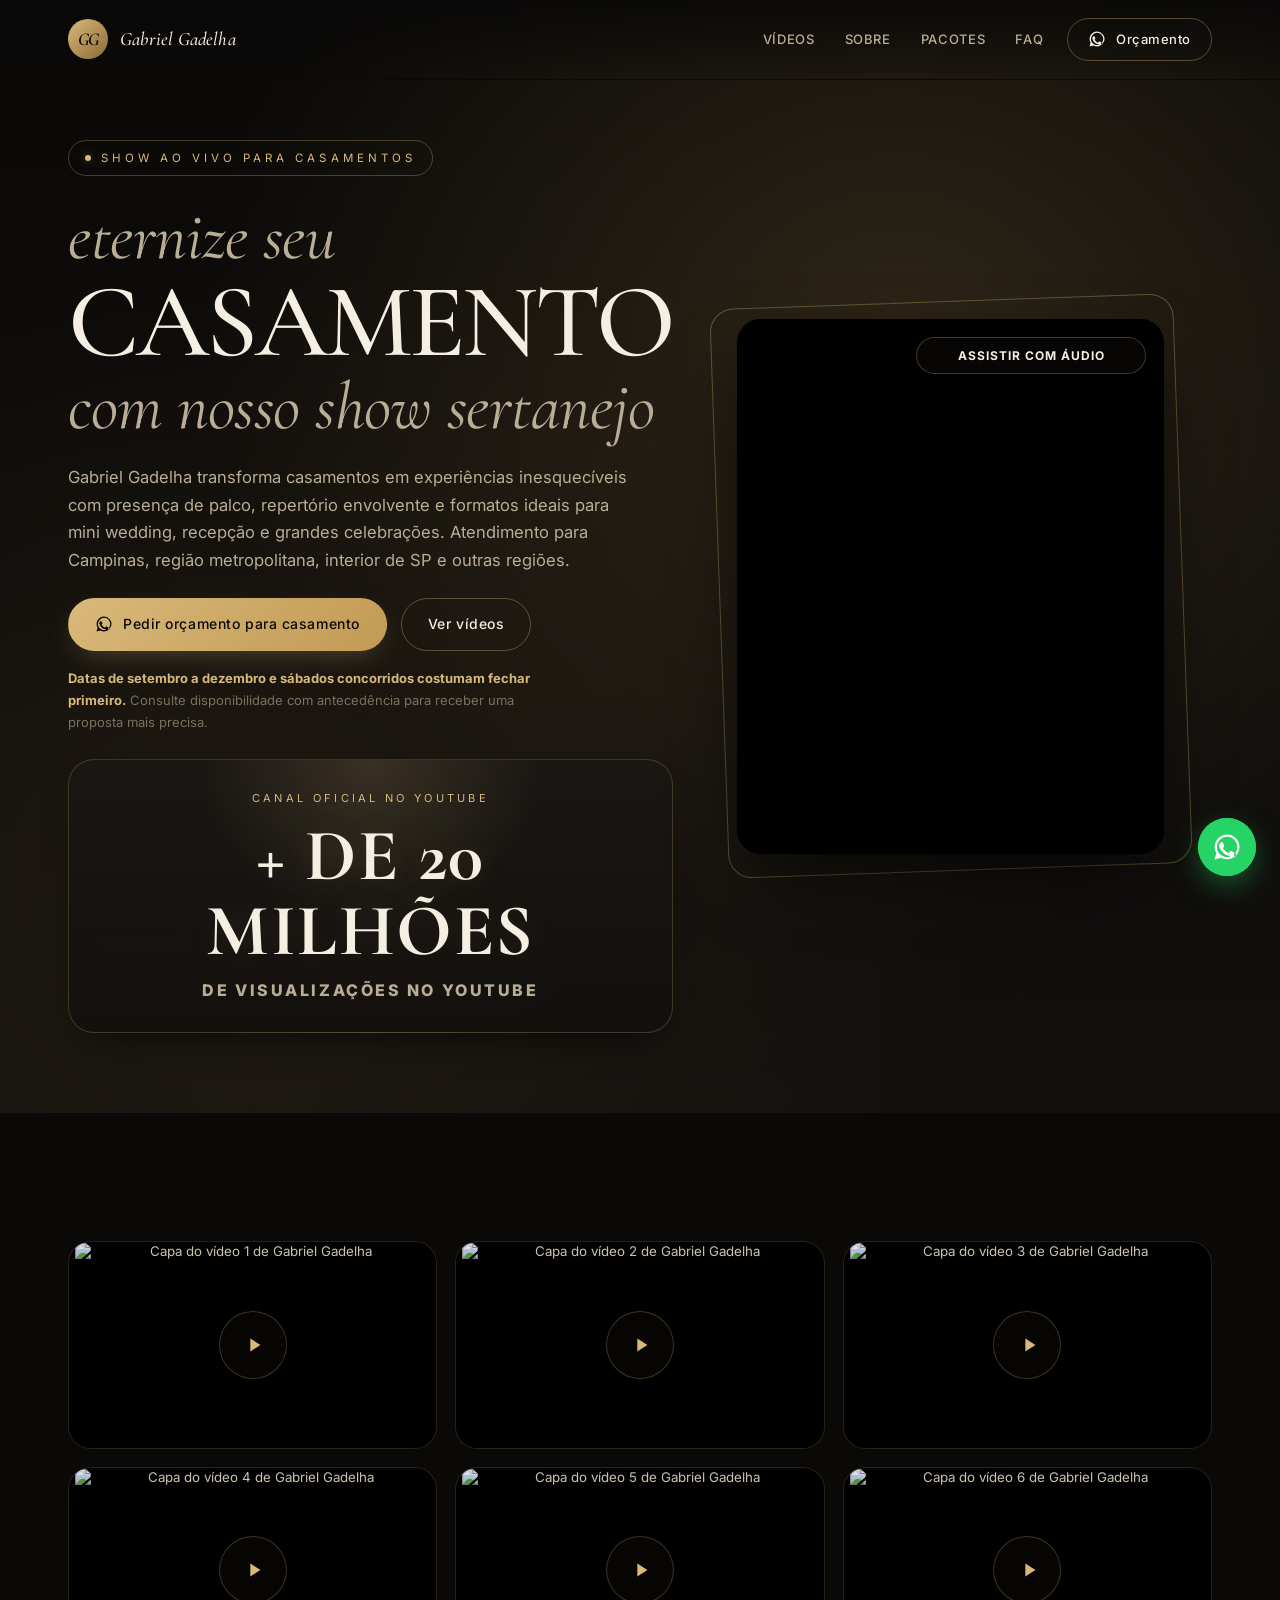
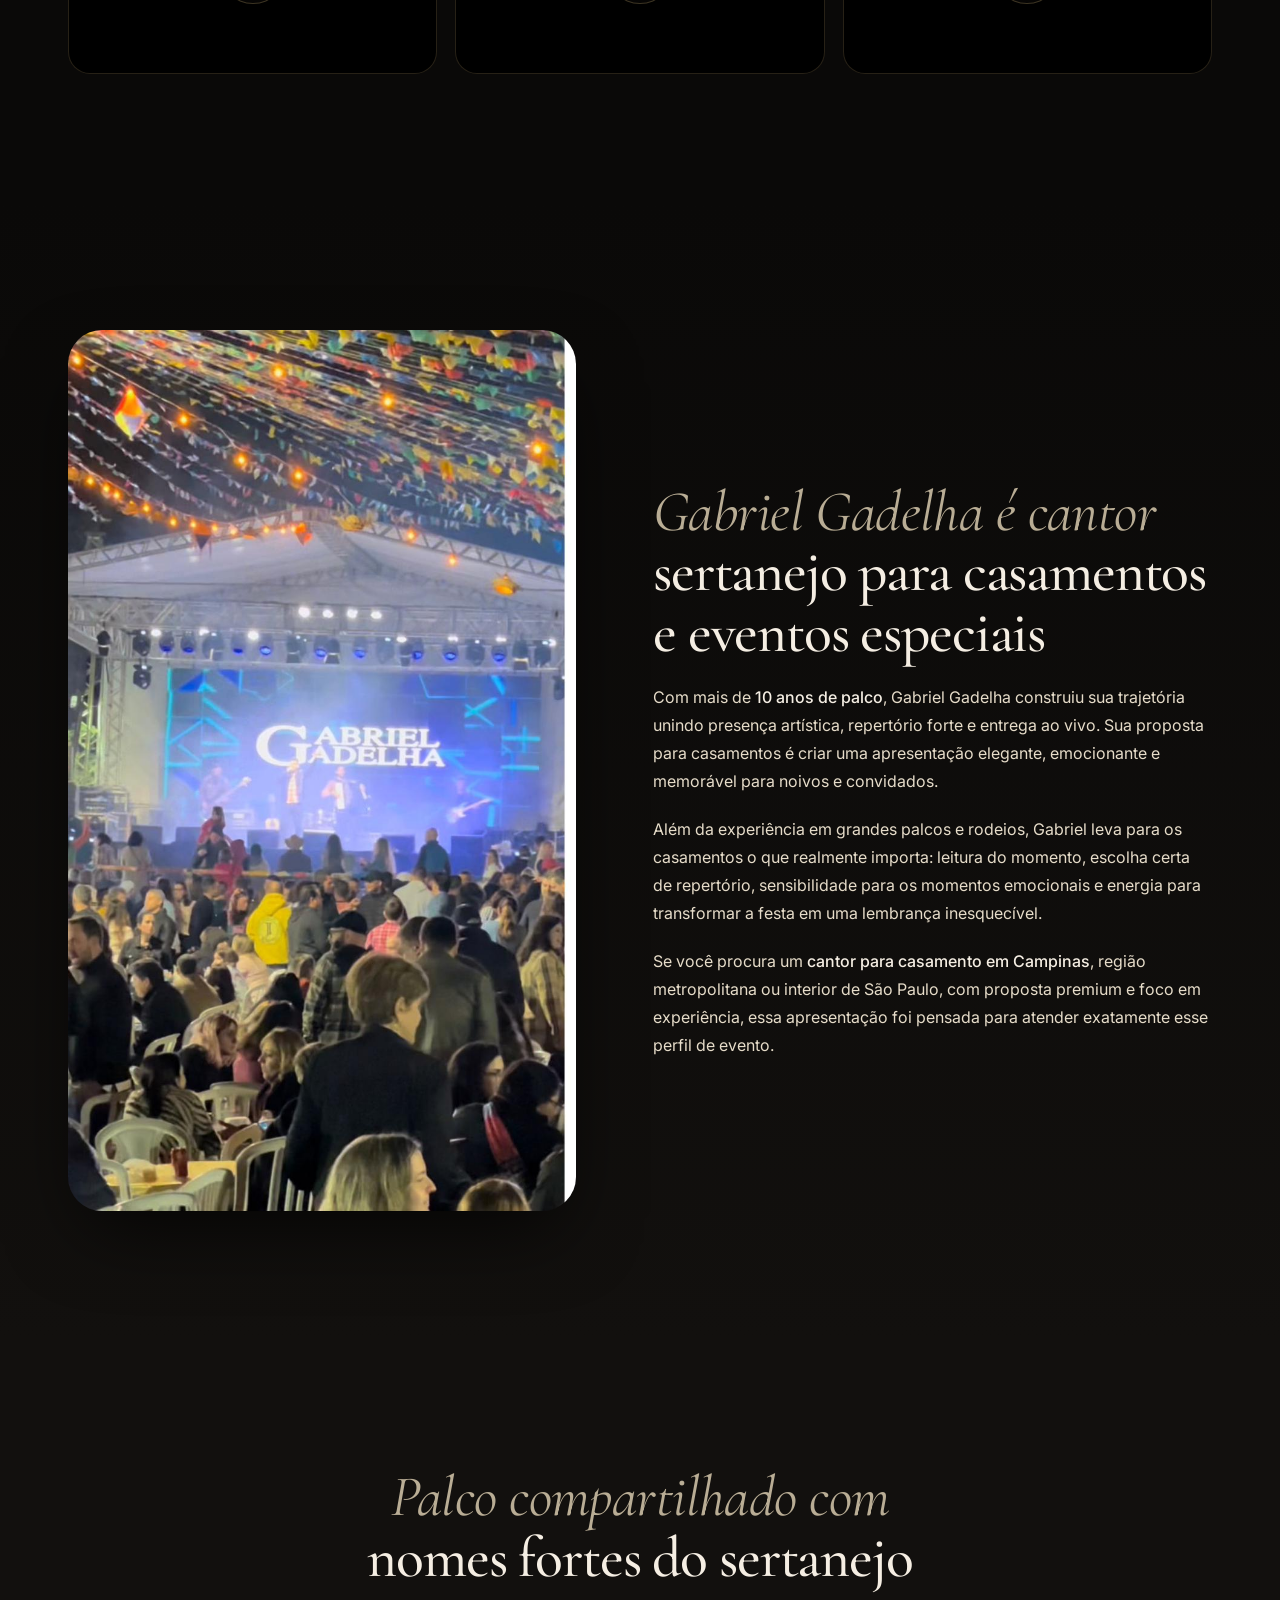
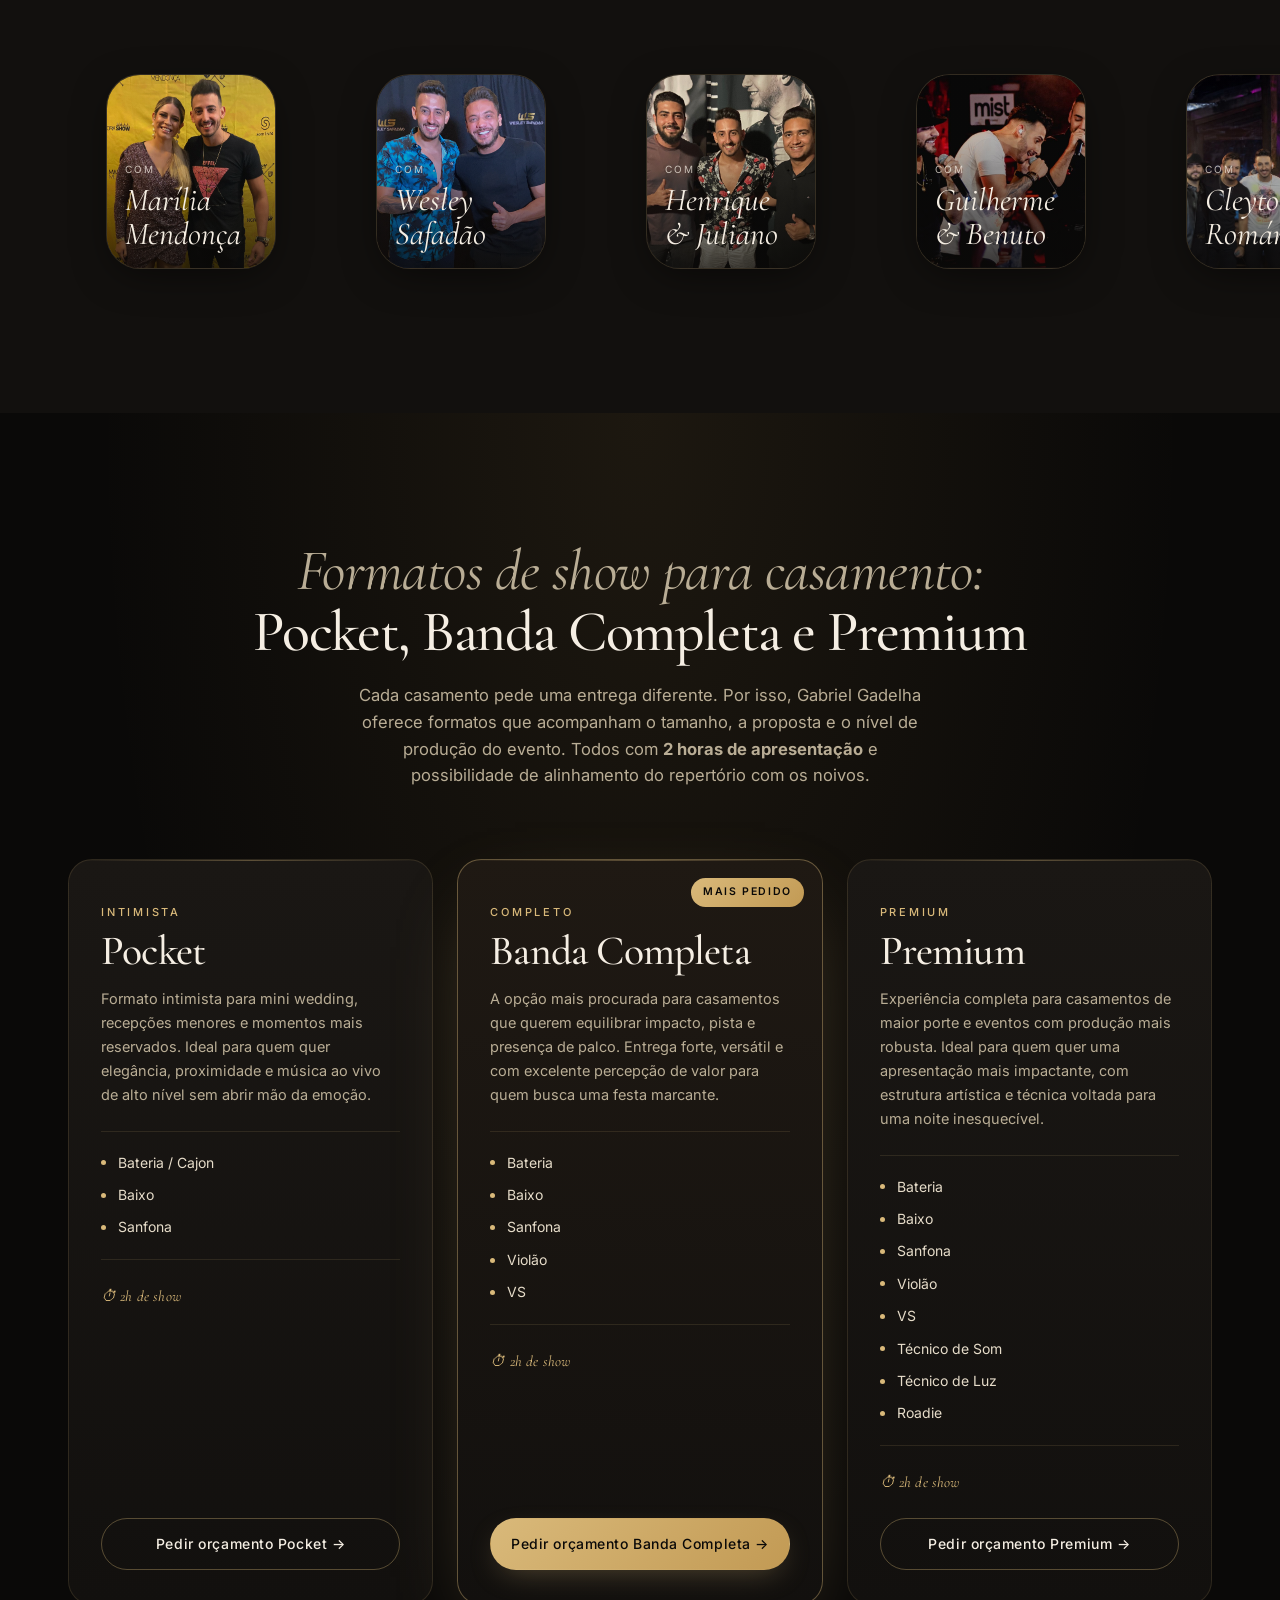
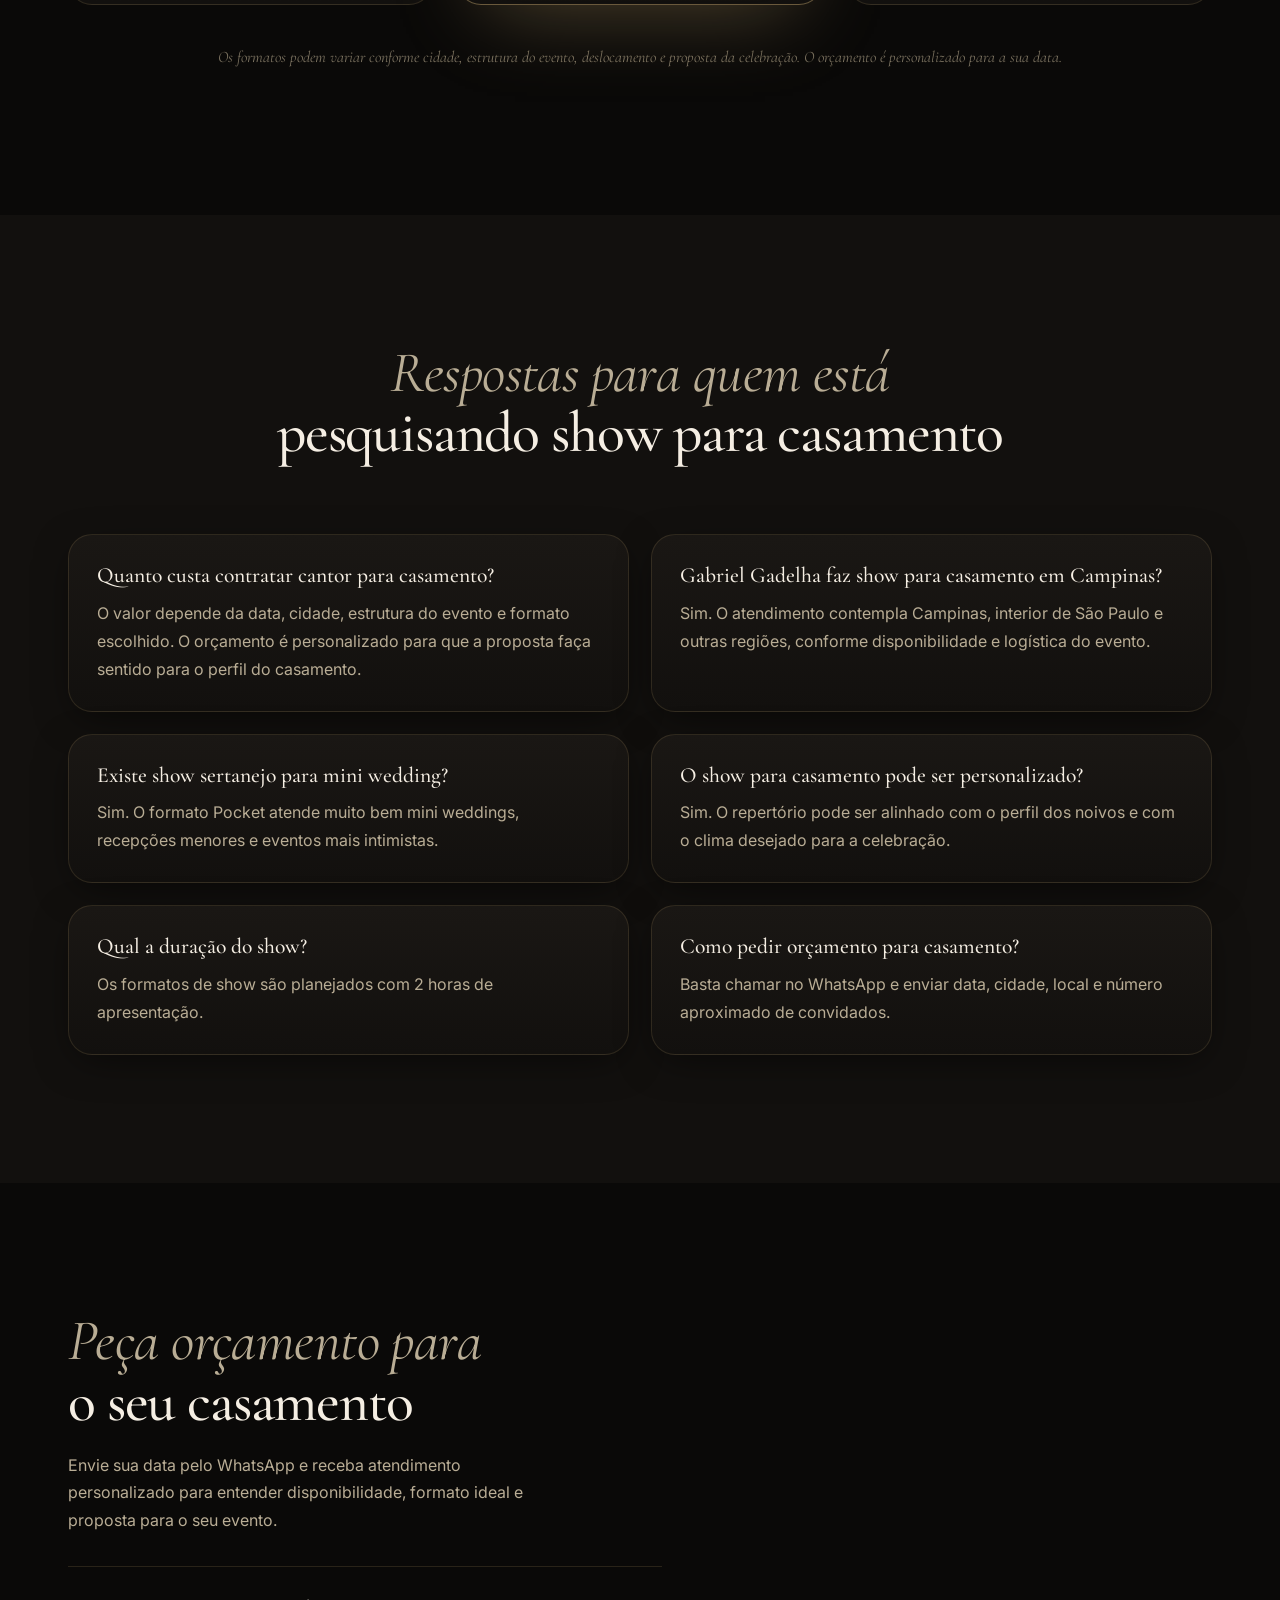
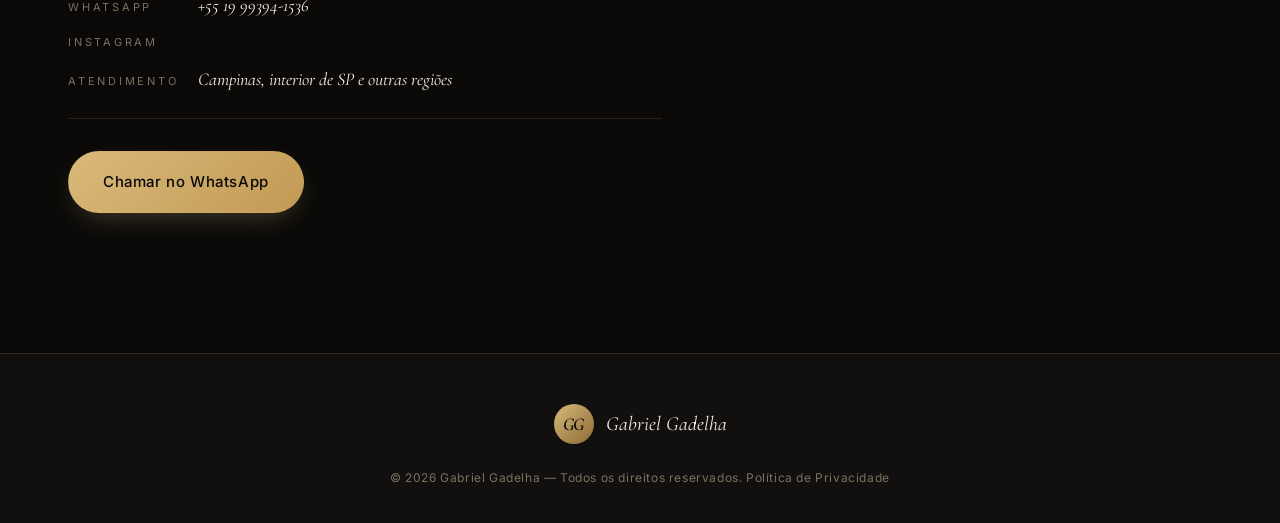
==== commit ba65d28e: "Add files via upload" ====
--- a/index.html
+++ b/index.html
@@ -9,6 +9,7 @@
   <meta name="description" content="Contrate Gabriel Gadelha para casamento em Campinas, interior de SP e outras regiões. Show sertanejo ao vivo com formatos pocket, banda completa e premium. Peça orçamento pelo WhatsApp." />
   <meta name="keywords" content="cantor para casamento, show para casamento, show sertanejo para casamento, banda para casamento, cantor sertanejo para casamento em Campinas, orçamento show casamento" />
   <meta name="author" content="Gabriel Gadelha" />
+  <link rel="canonical" href="https://gabrielgadelhacantor.com/" />
   <meta property="og:title" content="Gabriel Gadelha | Cantor para Casamento em Campinas e Região" />
   <meta property="og:description" content="Show sertanejo ao vivo para casamentos com proposta premium, repertório envolvente e formatos pocket, banda completa e premium." />
   <meta property="og:image" content="./assets/images/gabriel-hero.png" />
@@ -691,9 +692,43 @@
 
   </style>
 
+
+  <script type="application/ld+json">
+  {
+    "@context": "https://schema.org",
+    "@type": "Person",
+    "name": "Gabriel Gadelha",
+    "jobTitle": "Cantor sertanejo",
+    "description": "Cantor sertanejo para casamentos, recepções e eventos no interior de São Paulo.",
+    "url": "https://gabrielgadelhacantor.com/",
+    "sameAs": [
+      "https://www.instagram.com/gabrielgadelhacantor/",
+      "https://www.tiktok.com/@gabrielgadelhacantor",
+      "https://www.youtube.com/@GabrielGadelhaoficial",
+      "https://open.spotify.com/intl-pt/artist/7rn7EcrpdAvTnVqFlOXaBS"
+    ],
+    "areaServed": ["Campinas", "Interior de São Paulo", "São Paulo"],
+    "makesOffer": [
+      { "@type": "Offer", "name": "Show Pocket para casamento" },
+      { "@type": "Offer", "name": "Show Banda Completa para casamento" },
+      { "@type": "Offer", "name": "Show Premium para casamento" }
+    ]
+  }
+  </script>
+  <!-- Google Tag Manager -->
+<script>(function(w,d,s,l,i){w[l]=w[l]||[];w[l].push({'gtm.start':
+new Date().getTime(),event:'gtm.js'});var f=d.getElementsByTagName(s)[0],
+j=d.createElement(s),dl=l!='dataLayer'?'&l='+l:'';j.async=true;j.src=
+'https://www.googletagmanager.com/gtm.js?id='+i+dl;f.parentNode.insertBefore(j,f);
+})(window,document,'script','dataLayer','GTM-5Z8QFW5B');</script>
+<!-- End Google Tag Manager -->
 </head>
 <body>
-  <header class="site-header" id="siteHeader"><div class="container header-inner"><a href="#top" class="brand" aria-label="Gabriel Gadelha — início"><span class="brand-mark">GG</span><span class="brand-name">Gabriel Gadelha</span></a><nav class="nav" aria-label="Principal"><a href="#experiencia">Vídeos</a><a href="#sobre">Sobre</a><a href="#pacotes">Pacotes</a><a href="#faq">FAQ</a></nav><a class="btn btn-ghost header-cta" href="https://wa.me/5519993941536?text=Ol%C3%A1%2C%20gostaria%20de%20pedir%20or%C3%A7amento%20para%20show%20de%20casamento%20com%20Gabriel%20Gadelha.%20Data%20do%20evento%3A%20___%20%2F%20Cidade%3A%20___%20%2F%20Local%3A%20___%20%2F%20Convidados%3A%20___" target="_blank" rel="noopener"><svg class="icon-wa" viewBox="0 0 24 24" aria-hidden="true"><path fill="currentColor" d="M12.04 2a9.93 9.93 0 0 0-8.58 14.9L2 22l5.23-1.37A9.93 9.93 0 1 0 12.04 2m0 1.82a8.11 8.11 0 0 1 6.95 12.36l-.21.33.8 2.92-3-.78-.32.19a8.1 8.1 0 0 1-12.33-6.93a8.12 8.12 0 0 1 8.11-8.09m-4.4 4.37c-.2 0-.52.07-.8.38s-1.05 1.02-1.05 2.5s1.07 2.89 1.22 3.1c.15.2 2.07 3.31 5.12 4.51c2.54 1 3.05.8 3.6.75c.56-.05 1.78-.73 2.03-1.43c.25-.7.25-1.3.17-1.43c-.07-.12-.27-.2-.57-.35c-.3-.15-1.78-.88-2.05-.98c-.27-.1-.48-.15-.68.15c-.2.3-.78.98-.95 1.18c-.17.2-.35.22-.65.08c-.3-.15-1.26-.46-2.4-1.48c-.89-.79-1.49-1.77-1.66-2.07c-.17-.3-.02-.46.13-.61c.13-.13.3-.35.44-.52c.15-.18.2-.3.3-.5c.1-.2.05-.37-.03-.52c-.07-.15-.68-1.64-.94-2.24c-.22-.5-.45-.44-.62-.45z"/></svg><span>Orçamento</span></a><button class="hamburger" id="hamburger" aria-label="Menu" aria-expanded="false"><span></span><span></span><span></span></button></div><div class="mobile-menu" id="mobileMenu" aria-hidden="true"><a href="#experiencia">Vídeos</a><a href="#sobre">Sobre</a><a href="#pacotes">Pacotes</a><a href="#faq">FAQ</a><a class="btn btn-primary" href="https://wa.me/5519993941536?text=Ol%C3%A1%2C%20gostaria%20de%20pedir%20or%C3%A7amento%20para%20show%20de%20casamento%20com%20Gabriel%20Gadelha.%20Data%20do%20evento%3A%20___%20%2F%20Cidade%3A%20___%20%2F%20Local%3A%20___%20%2F%20Convidados%3A%20___" target="_blank" rel="noopener">Pedir Orçamento</a></div></header>
+  <!-- Google Tag Manager (noscript) -->
+<noscript><iframe src="https://www.googletagmanager.com/ns.html?id=GTM-5Z8QFW5B"
+height="0" width="0" style="display:none;visibility:hidden"></iframe></noscript>
+<!-- End Google Tag Manager (noscript) -->
+  <header class="site-header" id="siteHeader"><div class="container header-inner"><a href="#top" class="brand" aria-label="Gabriel Gadelha — início"><span class="brand-mark">GG</span><span class="brand-name">Gabriel Gadelha</span></a><nav class="nav" aria-label="Principal"><a href="#experiencia">Vídeos</a><a href="#sobre">Sobre</a><a href="#pacotes">Pacotes</a><a href="#faq">FAQ</a></nav><a class="btn btn-ghost header-cta btn-whatsapp" href="https://wa.me/5519993941536?text=Ol%C3%A1%2C%20gostaria%20de%20pedir%20or%C3%A7amento%20para%20show%20de%20casamento%20com%20Gabriel%20Gadelha.%20Data%20do%20evento%3A%20___%20%2F%20Cidade%3A%20___%20%2F%20Local%3A%20___%20%2F%20Convidados%3A%20___" target="_blank" rel="noopener" data-pacote="header"><svg class="icon-wa" viewBox="0 0 24 24" aria-hidden="true"><path fill="currentColor" d="M12.04 2a9.93 9.93 0 0 0-8.58 14.9L2 22l5.23-1.37A9.93 9.93 0 1 0 12.04 2m0 1.82a8.11 8.11 0 0 1 6.95 12.36l-.21.33.8 2.92-3-.78-.32.19a8.1 8.1 0 0 1-12.33-6.93a8.12 8.12 0 0 1 8.11-8.09m-4.4 4.37c-.2 0-.52.07-.8.38s-1.05 1.02-1.05 2.5s1.07 2.89 1.22 3.1c.15.2 2.07 3.31 5.12 4.51c2.54 1 3.05.8 3.6.75c.56-.05 1.78-.73 2.03-1.43c.25-.7.25-1.3.17-1.43c-.07-.12-.27-.2-.57-.35c-.3-.15-1.78-.88-2.05-.98c-.27-.1-.48-.15-.68.15c-.2.3-.78.98-.95 1.18c-.17.2-.35.22-.65.08c-.3-.15-1.26-.46-2.4-1.48c-.89-.79-1.49-1.77-1.66-2.07c-.17-.3-.02-.46.13-.61c.13-.13.3-.35.44-.52c.15-.18.2-.3.3-.5c.1-.2.05-.37-.03-.52c-.07-.15-.68-1.64-.94-2.24c-.22-.5-.45-.44-.62-.45z"/></svg><span>Orçamento</span></a><button class="hamburger" id="hamburger" aria-label="Menu" aria-expanded="false"><span></span><span></span><span></span></button></div><div class="mobile-menu" id="mobileMenu" aria-hidden="true"><a href="#experiencia">Vídeos</a><a href="#sobre">Sobre</a><a href="#pacotes">Pacotes</a><a href="#faq">FAQ</a><a class="btn btn-primary btn-whatsapp" href="https://wa.me/5519993941536?text=Ol%C3%A1%2C%20gostaria%20de%20pedir%20or%C3%A7amento%20para%20show%20de%20casamento%20com%20Gabriel%20Gadelha.%20Data%20do%20evento%3A%20___%20%2F%20Cidade%3A%20___%20%2F%20Local%3A%20___%20%2F%20Convidados%3A%20___" target="_blank" rel="noopener" data-pacote="menu-mobile">Pedir Orçamento</a></div></header>
   <section class="hero" id="top">
   <div class="hero-bg" aria-hidden="true">
     <div class="hero-grain"></div>
@@ -721,11 +756,11 @@
 
       <div class="hero-ctas">
         <a
-          class="btn btn-primary"
+          class="btn btn-primary btn-whatsapp"
           href="https://wa.me/5519993941536?text=Ol%C3%A1%2C%20gostaria%20de%20pedir%20or%C3%A7amento%20para%20show%20de%20casamento%20com%20Gabriel%20Gadelha.%20Data%20do%20evento%3A%20___%20%2F%20Cidade%3A%20___%20%2F%20Local%3A%20___%20%2F%20Convidados%3A%20___"
           target="_blank"
           rel="noopener"
-        >
+         data-pacote="geral">
           <svg class="icon-wa" viewBox="0 0 24 24" aria-hidden="true">
             <path fill="currentColor" d="M12.04 2a9.93 9.93 0 0 0-8.58 14.9L2 22l5.23-1.37A9.93 9.93 0 1 0 12.04 2m0 1.82a8.11 8.11 0 0 1 6.95 12.36l-.21.33.8 2.92-3-.78-.32.19a8.1 8.1 0 0 1-12.33-6.93a8.12 8.12 0 0 1 8.11-8.09m-4.4 4.37c-.2 0-.52.07-.8.38s-1.05 1.02-1.05 2.5s1.07 2.89 1.22 3.1c.15.2 2.07 3.31 5.12 4.51c2.54 1 3.05.8 3.6.75c.56-.05 1.78-.73 2.03-1.43c.25-.7.25-1.3.17-1.43c-.07-.12-.27-.2-.57-.35c-.3-.15-1.78-.88-2.05-.98c-.27-.1-.48-.15-.68.15c-.2.3-.78.98-.95 1.18c-.17.2-.35.22-.65.08c-.3-.15-1.26-.46-2.4-1.48c-.89-.79-1.49-1.77-1.66-2.07c-.17-.3-.02-.46.13-.61c.13-.13.3-.35.44-.52c.15-.18.2-.3.3-.5c.1-.2.05-.37-.03-.52c-.07-.15-.68-1.64-.94-2.24c-.22-.5-.45-.44-.62-.45z"/>
           </svg>
@@ -771,20 +806,20 @@
 </section>
 
   <section class="section experiencia" id="experiencia"><div class="container"><div class="shorts-grid yt-showcase-grid"><article class="short-card yt-showcase-card reveal"><button class="yt-showcase-trigger" type="button" data-youtube-id="b0_z5yUthmI" data-video-title="Vídeo 1" aria-label="Assistir vídeo 1"><img class="yt-showcase-thumb" src="https://i.ytimg.com/vi/b0_z5yUthmI/hqdefault.jpg" alt="Capa do vídeo 1 de Gabriel Gadelha" loading="lazy" /><span class="yt-showcase-play" aria-hidden="true"><svg viewBox="0 0 24 24"><path d="M8 5v14l11-7z"></path></svg></span></button></article><article class="short-card yt-showcase-card reveal"><button class="yt-showcase-trigger" type="button" data-youtube-id="b_WnRmVPS00" data-video-title="Vídeo 2" aria-label="Assistir vídeo 2"><img class="yt-showcase-thumb" src="https://i.ytimg.com/vi/b_WnRmVPS00/hqdefault.jpg" alt="Capa do vídeo 2 de Gabriel Gadelha" loading="lazy" /><span class="yt-showcase-play" aria-hidden="true"><svg viewBox="0 0 24 24"><path d="M8 5v14l11-7z"></path></svg></span></button></article><article class="short-card yt-showcase-card reveal"><button class="yt-showcase-trigger" type="button" data-youtube-id="p3lRNXTmpew" data-video-title="Vídeo 3" aria-label="Assistir vídeo 3"><img class="yt-showcase-thumb" src="https://i.ytimg.com/vi/p3lRNXTmpew/hqdefault.jpg" alt="Capa do vídeo 3 de Gabriel Gadelha" loading="lazy" /><span class="yt-showcase-play" aria-hidden="true"><svg viewBox="0 0 24 24"><path d="M8 5v14l11-7z"></path></svg></span></button></article><article class="short-card yt-showcase-card reveal"><button class="yt-showcase-trigger" type="button" data-youtube-id="nskW2NeJgp0" data-video-title="Vídeo 4" aria-label="Assistir vídeo 4"><img class="yt-showcase-thumb" src="https://i.ytimg.com/vi/nskW2NeJgp0/hqdefault.jpg" alt="Capa do vídeo 4 de Gabriel Gadelha" loading="lazy" /><span class="yt-showcase-play" aria-hidden="true"><svg viewBox="0 0 24 24"><path d="M8 5v14l11-7z"></path></svg></span></button></article><article class="short-card yt-showcase-card reveal"><button class="yt-showcase-trigger" type="button" data-youtube-id="koCvq_mlAoo" data-video-title="Vídeo 5" aria-label="Assistir vídeo 5"><img class="yt-showcase-thumb" src="https://i.ytimg.com/vi/koCvq_mlAoo/hqdefault.jpg" alt="Capa do vídeo 5 de Gabriel Gadelha" loading="lazy" /><span class="yt-showcase-play" aria-hidden="true"><svg viewBox="0 0 24 24"><path d="M8 5v14l11-7z"></path></svg></span></button></article><article class="short-card yt-showcase-card reveal"><button class="yt-showcase-trigger" type="button" data-youtube-id="ohLu_Dm8k5A" data-video-title="Vídeo 6" aria-label="Assistir vídeo 6"><img class="yt-showcase-thumb" src="https://i.ytimg.com/vi/ohLu_Dm8k5A/hqdefault.jpg" alt="Capa do vídeo 6 de Gabriel Gadelha" loading="lazy" /><span class="yt-showcase-play" aria-hidden="true"><svg viewBox="0 0 24 24"><path d="M8 5v14l11-7z"></path></svg></span></button></article></div></div></section>
-  <section class="section sobre" id="sobre"><div class="container sobre-grid"><div class="sobre-img sobre-img--single reveal"><div class="sobre-img-main sobre-img-main--single"><img src="[data-uri]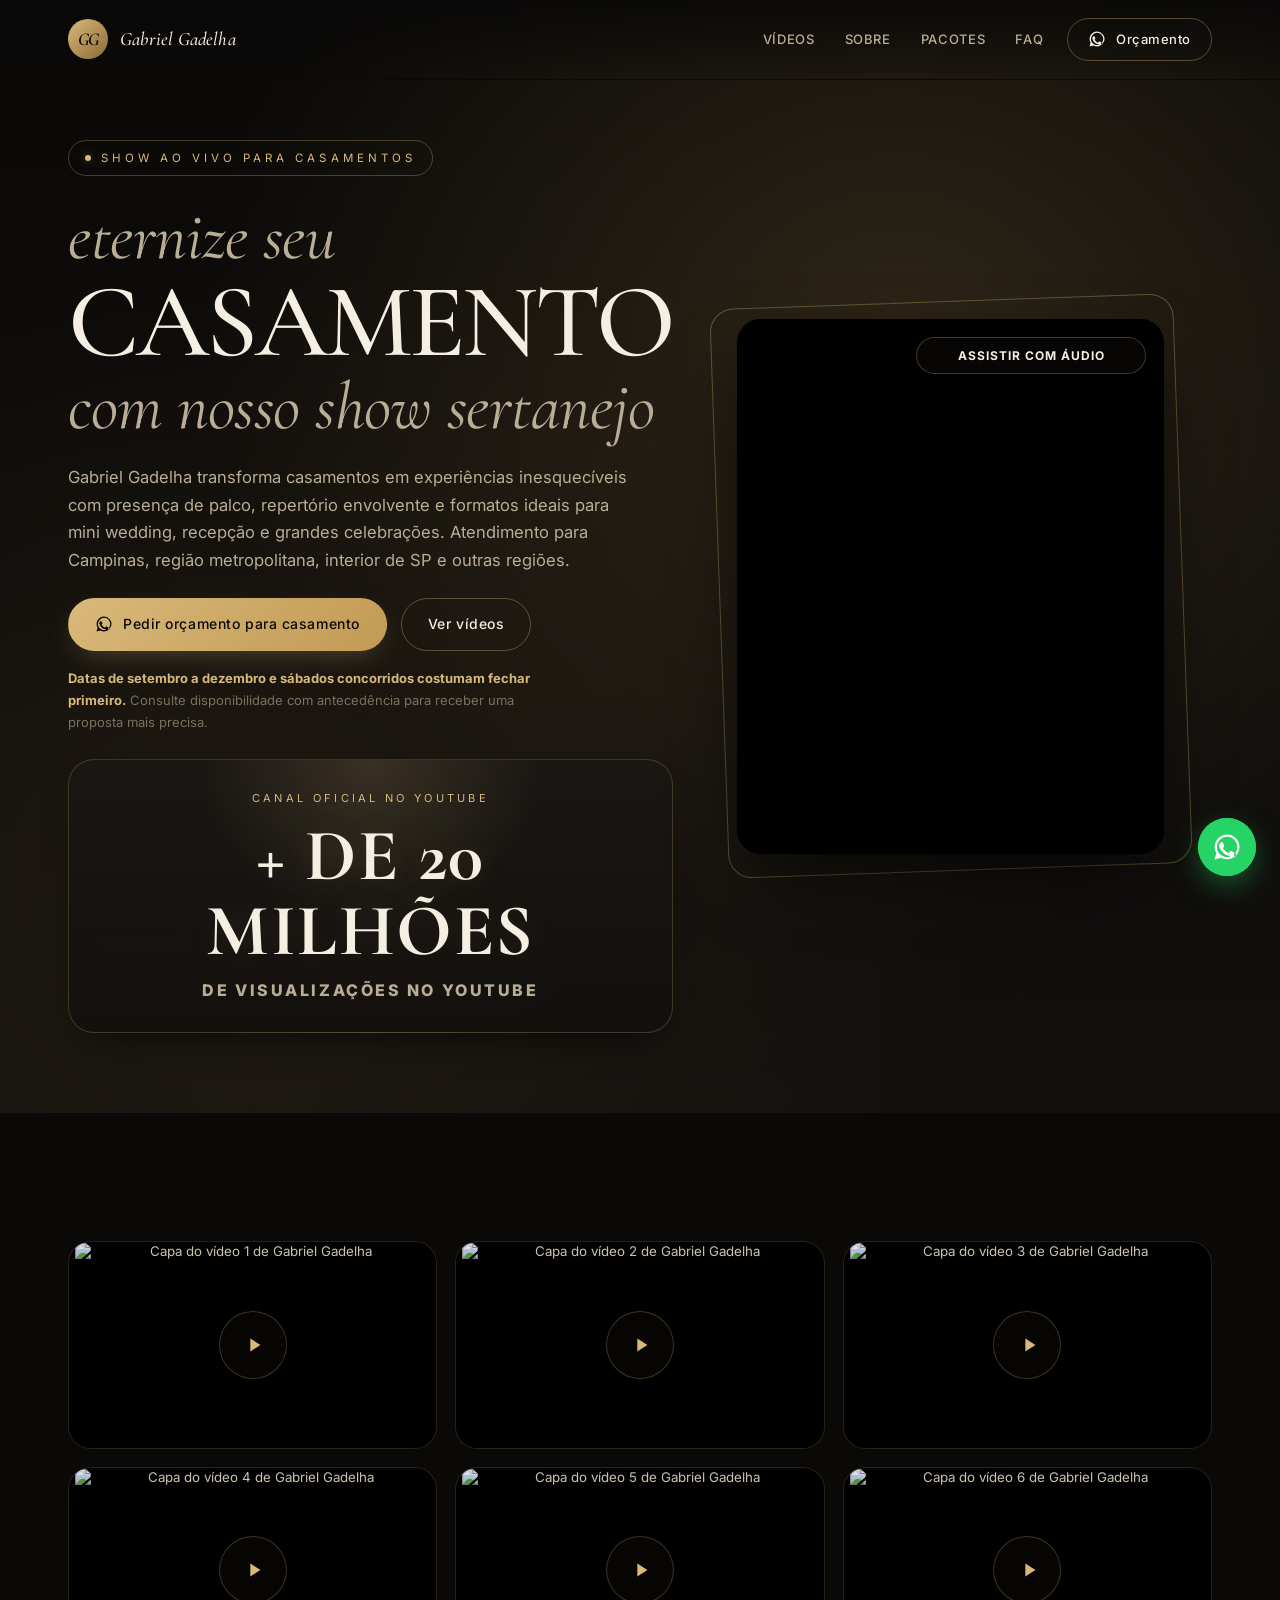
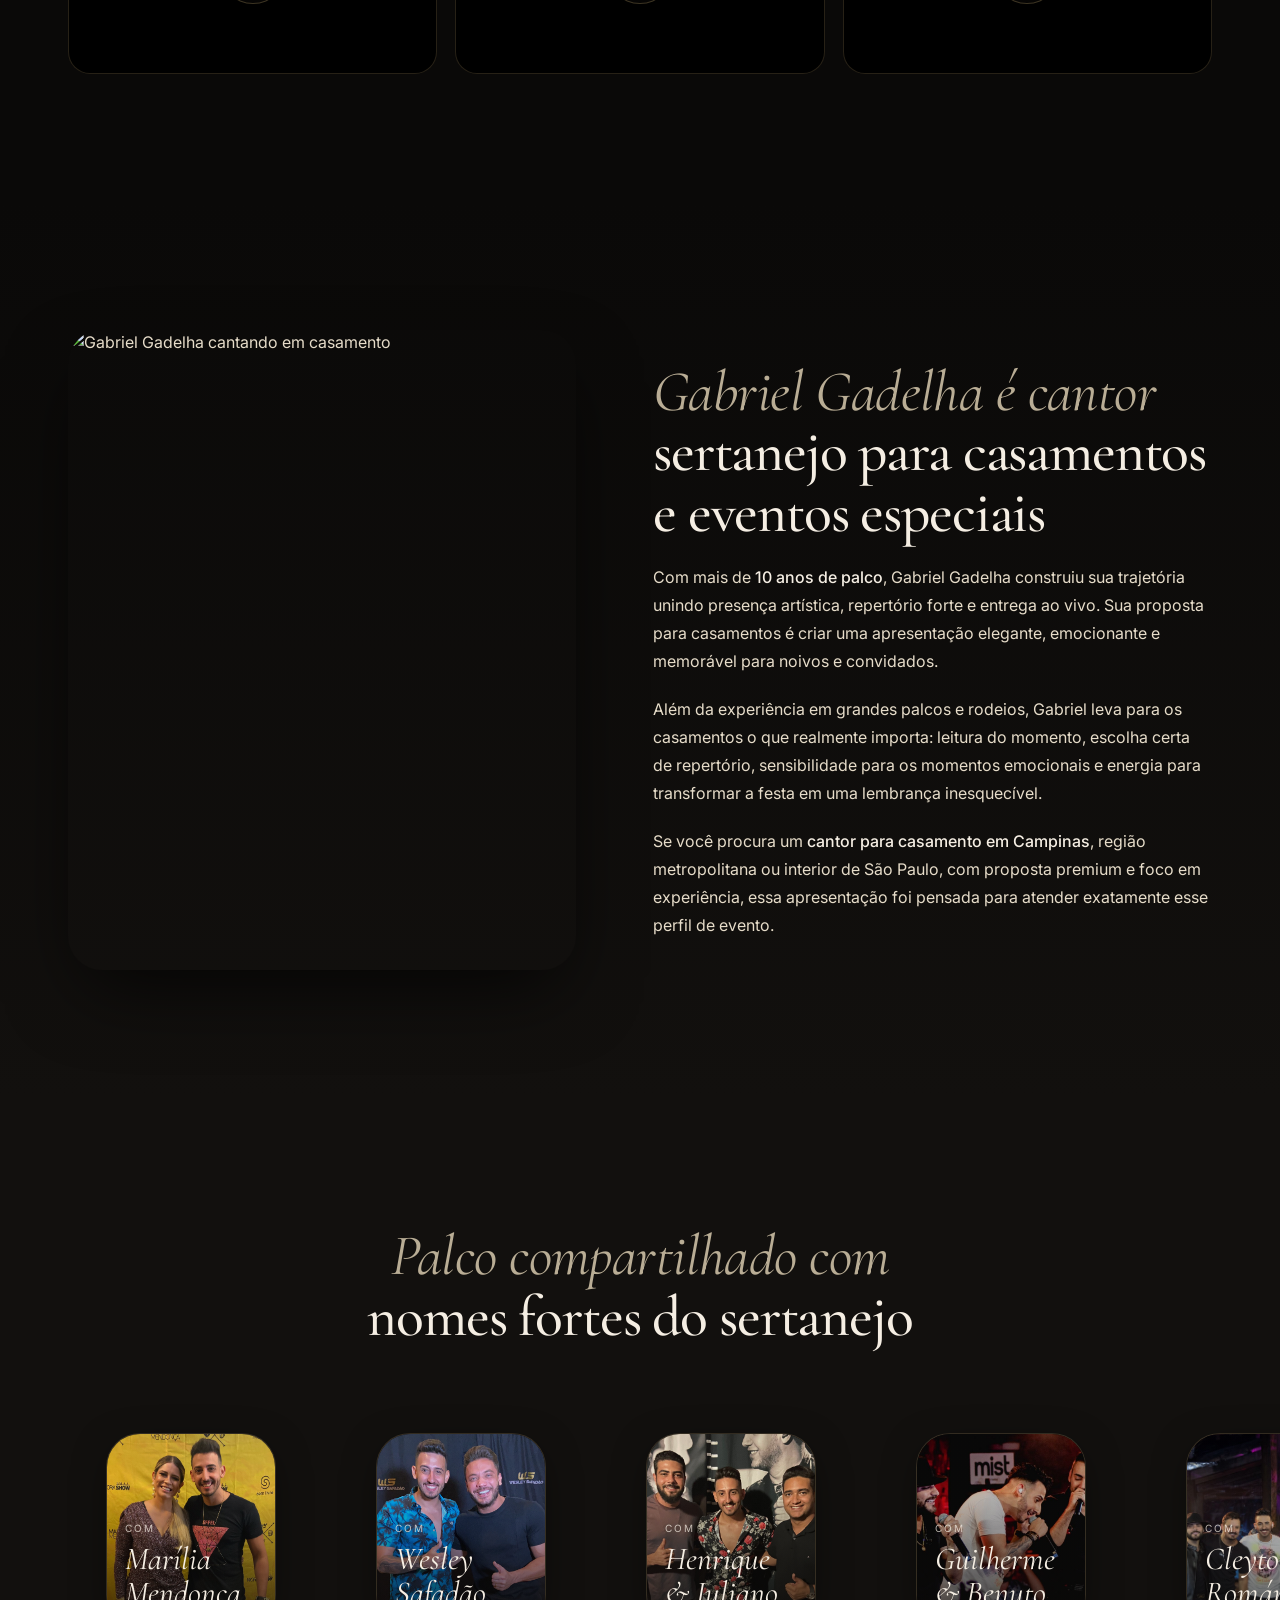
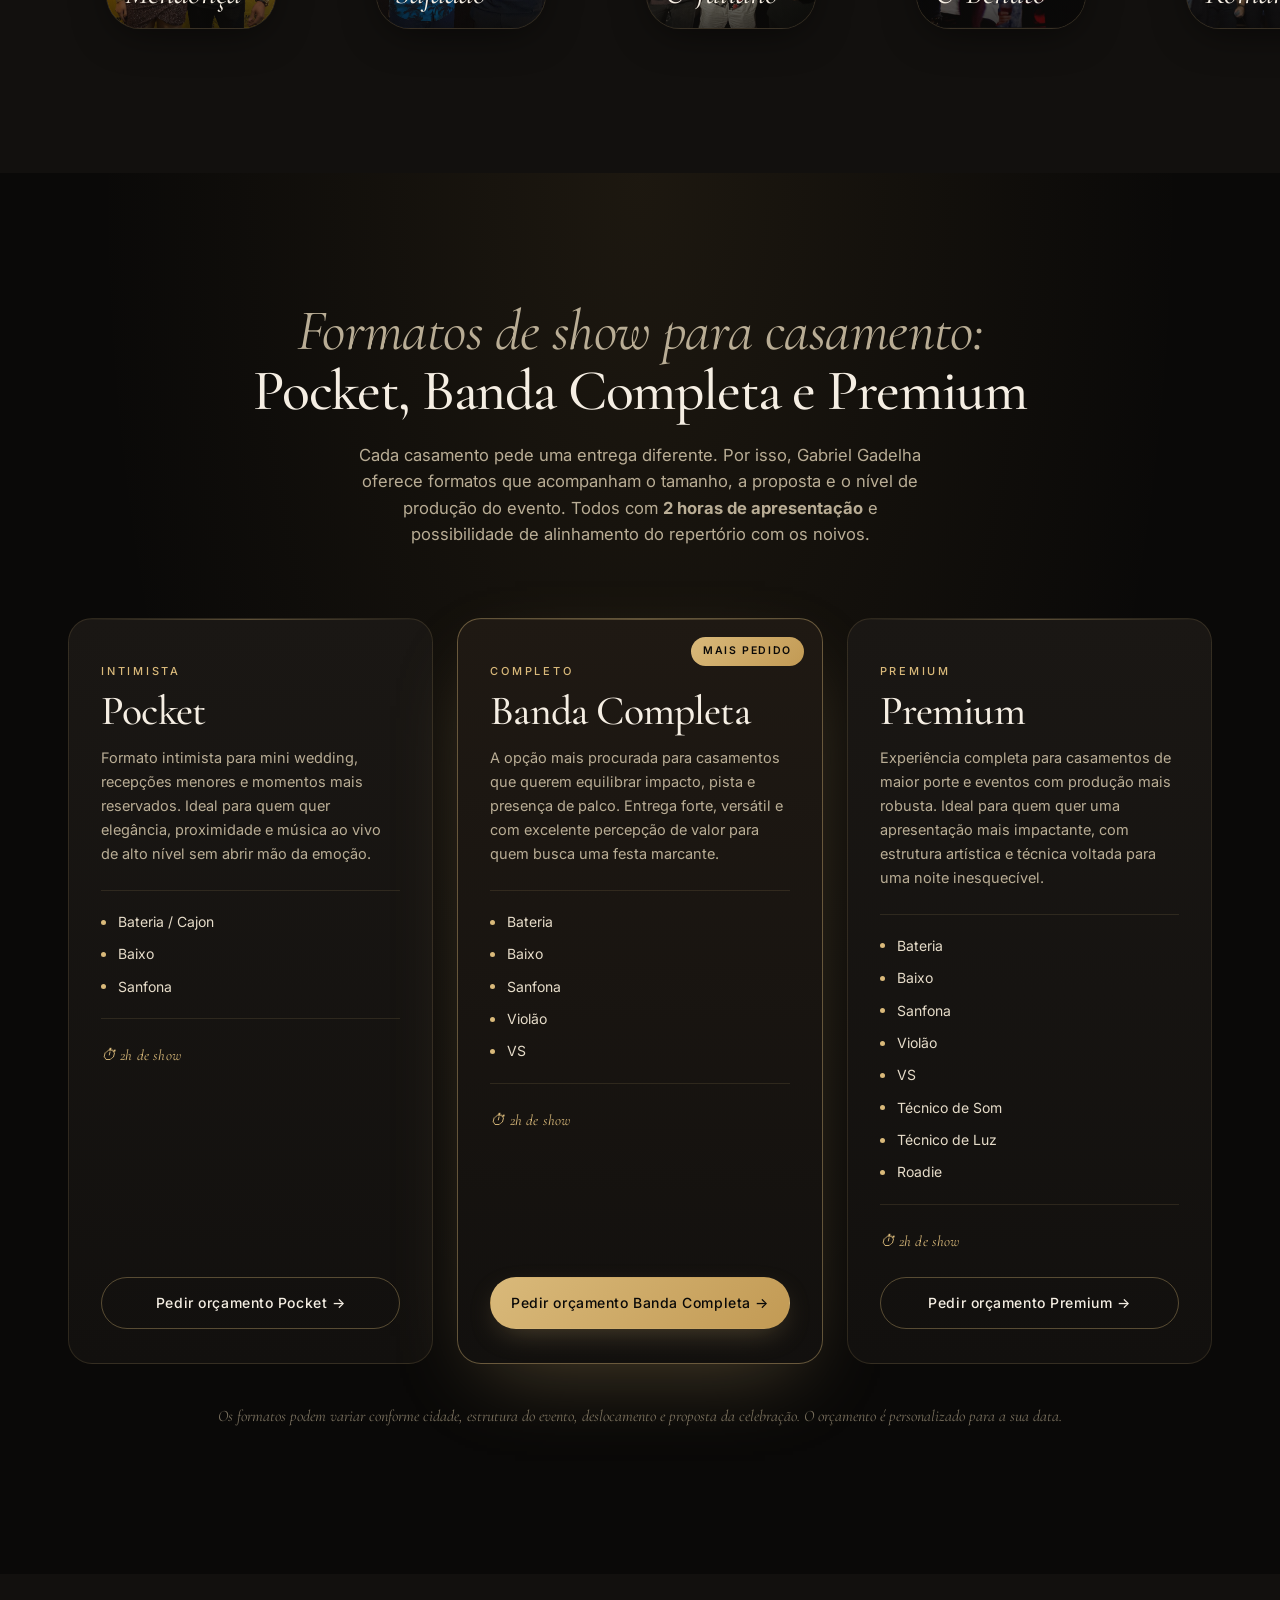
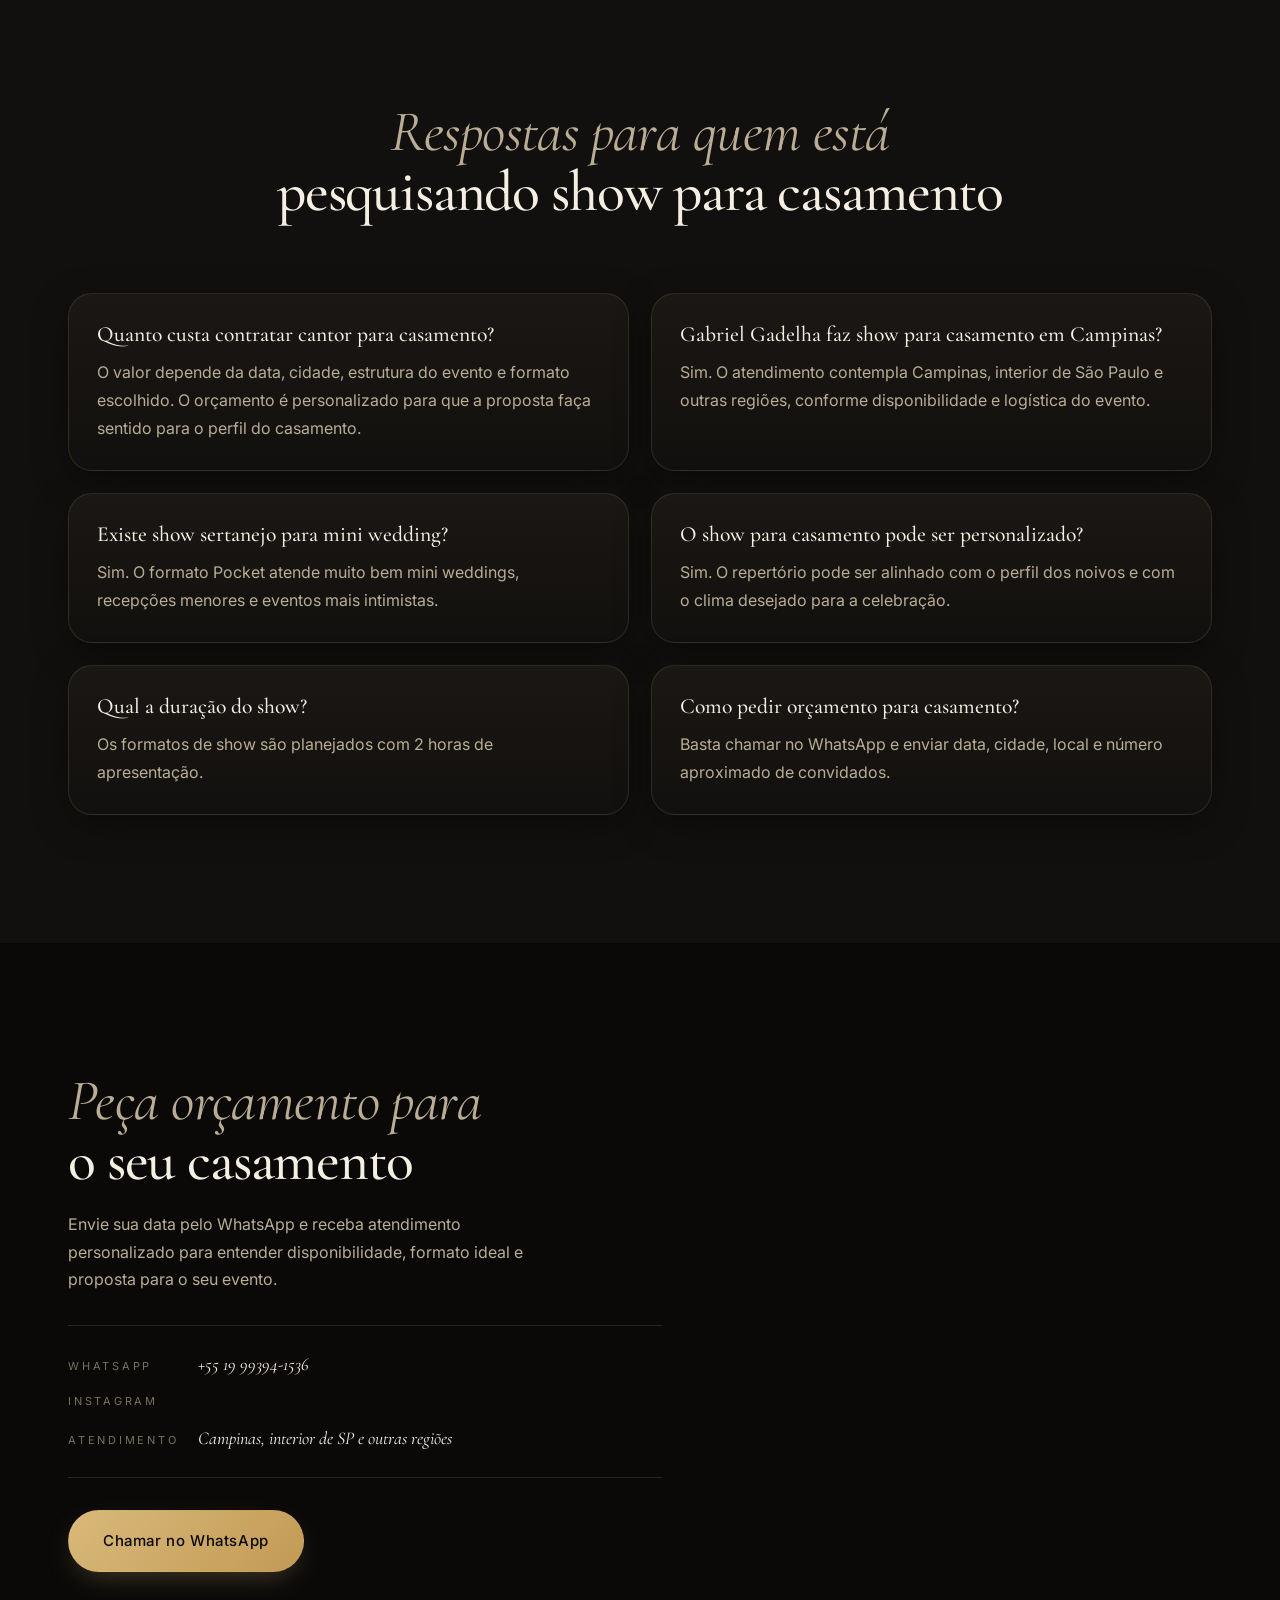
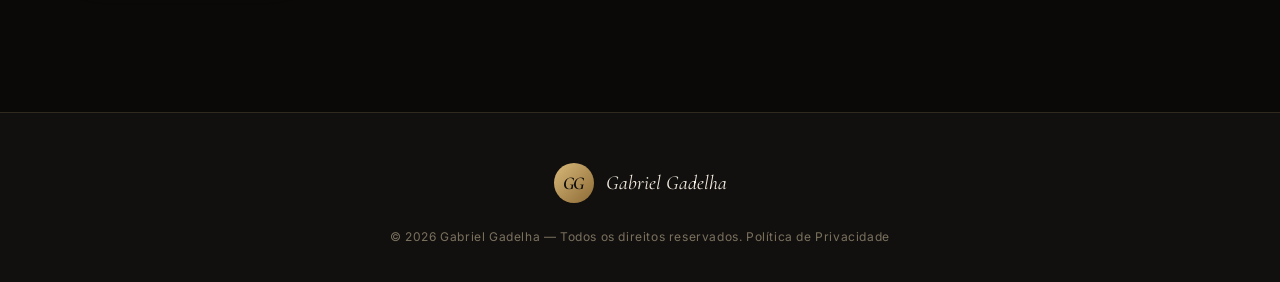
==== commit 0e4d71a7: "Add files via upload" ====
--- a/index.html
+++ b/index.html
@@ -806,7 +806,7 @@
 </section>
 
   <section class="section experiencia" id="experiencia"><div class="container"><div class="shorts-grid yt-showcase-grid"><article class="short-card yt-showcase-card reveal"><button class="yt-showcase-trigger" type="button" data-youtube-id="b0_z5yUthmI" data-video-title="Vídeo 1" aria-label="Assistir vídeo 1"><img class="yt-showcase-thumb" src="https://i.ytimg.com/vi/b0_z5yUthmI/hqdefault.jpg" alt="Capa do vídeo 1 de Gabriel Gadelha" loading="lazy" /><span class="yt-showcase-play" aria-hidden="true"><svg viewBox="0 0 24 24"><path d="M8 5v14l11-7z"></path></svg></span></button></article><article class="short-card yt-showcase-card reveal"><button class="yt-showcase-trigger" type="button" data-youtube-id="b_WnRmVPS00" data-video-title="Vídeo 2" aria-label="Assistir vídeo 2"><img class="yt-showcase-thumb" src="https://i.ytimg.com/vi/b_WnRmVPS00/hqdefault.jpg" alt="Capa do vídeo 2 de Gabriel Gadelha" loading="lazy" /><span class="yt-showcase-play" aria-hidden="true"><svg viewBox="0 0 24 24"><path d="M8 5v14l11-7z"></path></svg></span></button></article><article class="short-card yt-showcase-card reveal"><button class="yt-showcase-trigger" type="button" data-youtube-id="p3lRNXTmpew" data-video-title="Vídeo 3" aria-label="Assistir vídeo 3"><img class="yt-showcase-thumb" src="https://i.ytimg.com/vi/p3lRNXTmpew/hqdefault.jpg" alt="Capa do vídeo 3 de Gabriel Gadelha" loading="lazy" /><span class="yt-showcase-play" aria-hidden="true"><svg viewBox="0 0 24 24"><path d="M8 5v14l11-7z"></path></svg></span></button></article><article class="short-card yt-showcase-card reveal"><button class="yt-showcase-trigger" type="button" data-youtube-id="nskW2NeJgp0" data-video-title="Vídeo 4" aria-label="Assistir vídeo 4"><img class="yt-showcase-thumb" src="https://i.ytimg.com/vi/nskW2NeJgp0/hqdefault.jpg" alt="Capa do vídeo 4 de Gabriel Gadelha" loading="lazy" /><span class="yt-showcase-play" aria-hidden="true"><svg viewBox="0 0 24 24"><path d="M8 5v14l11-7z"></path></svg></span></button></article><article class="short-card yt-showcase-card reveal"><button class="yt-showcase-trigger" type="button" data-youtube-id="koCvq_mlAoo" data-video-title="Vídeo 5" aria-label="Assistir vídeo 5"><img class="yt-showcase-thumb" src="https://i.ytimg.com/vi/koCvq_mlAoo/hqdefault.jpg" alt="Capa do vídeo 5 de Gabriel Gadelha" loading="lazy" /><span class="yt-showcase-play" aria-hidden="true"><svg viewBox="0 0 24 24"><path d="M8 5v14l11-7z"></path></svg></span></button></article><article class="short-card yt-showcase-card reveal"><button class="yt-showcase-trigger" type="button" data-youtube-id="ohLu_Dm8k5A" data-video-title="Vídeo 6" aria-label="Assistir vídeo 6"><img class="yt-showcase-thumb" src="https://i.ytimg.com/vi/ohLu_Dm8k5A/hqdefault.jpg" alt="Capa do vídeo 6 de Gabriel Gadelha" loading="lazy" /><span class="yt-showcase-play" aria-hidden="true"><svg viewBox="0 0 24 24"><path d="M8 5v14l11-7z"></path></svg></span></button></article></div></div></section>
-  <section class="section sobre" id="sobre"><div class="container sobre-grid"><div class="sobre-img sobre-img--single reveal"><div class="sobre-img-main sobre-img-main--single"><img src="/assets/images/casamento-senhores.jpeg" alt="Gabriel Gadelha cantando em casamento" /></div></div><div class="sobre-text reveal reveal-delay">
+  <section class="section sobre" id="sobre"><div class="container sobre-grid"><div class="sobre-img sobre-img--single reveal"><div class="sobre-img-main sobre-img-main--single"><img src="/assets/images/casamento-palco-correto.png" alt="Gabriel Gadelha cantando em casamento" /></div></div><div class="sobre-text reveal reveal-delay">
 <h2 class="section-title"><span class="italic serif">Gabriel Gadelha é cantor</span><br /><span class="display">sertanejo para casamentos e eventos especiais</span></h2><div class="sobre-copy"><p>Com mais de <strong>10 anos de palco</strong>, Gabriel Gadelha construiu sua trajetória unindo presença artística, repertório forte e entrega ao vivo. Sua proposta para casamentos é criar uma apresentação elegante, emocionante e memorável para noivos e convidados.</p><p>Além da experiência em grandes palcos e rodeios, Gabriel leva para os casamentos o que realmente importa: leitura do momento, escolha certa de repertório, sensibilidade para os momentos emocionais e energia para transformar a festa em uma lembrança inesquecível.</p><p>Se você procura um <strong>cantor para casamento em Campinas</strong>, região metropolitana ou interior de São Paulo, com proposta premium e foco em experiência, essa apresentação foi pensada para atender exatamente esse perfil de evento.</p></div>
 </div></div></section>
   <section class="section autoridade"><div class="container"><header class="section-head centered reveal">
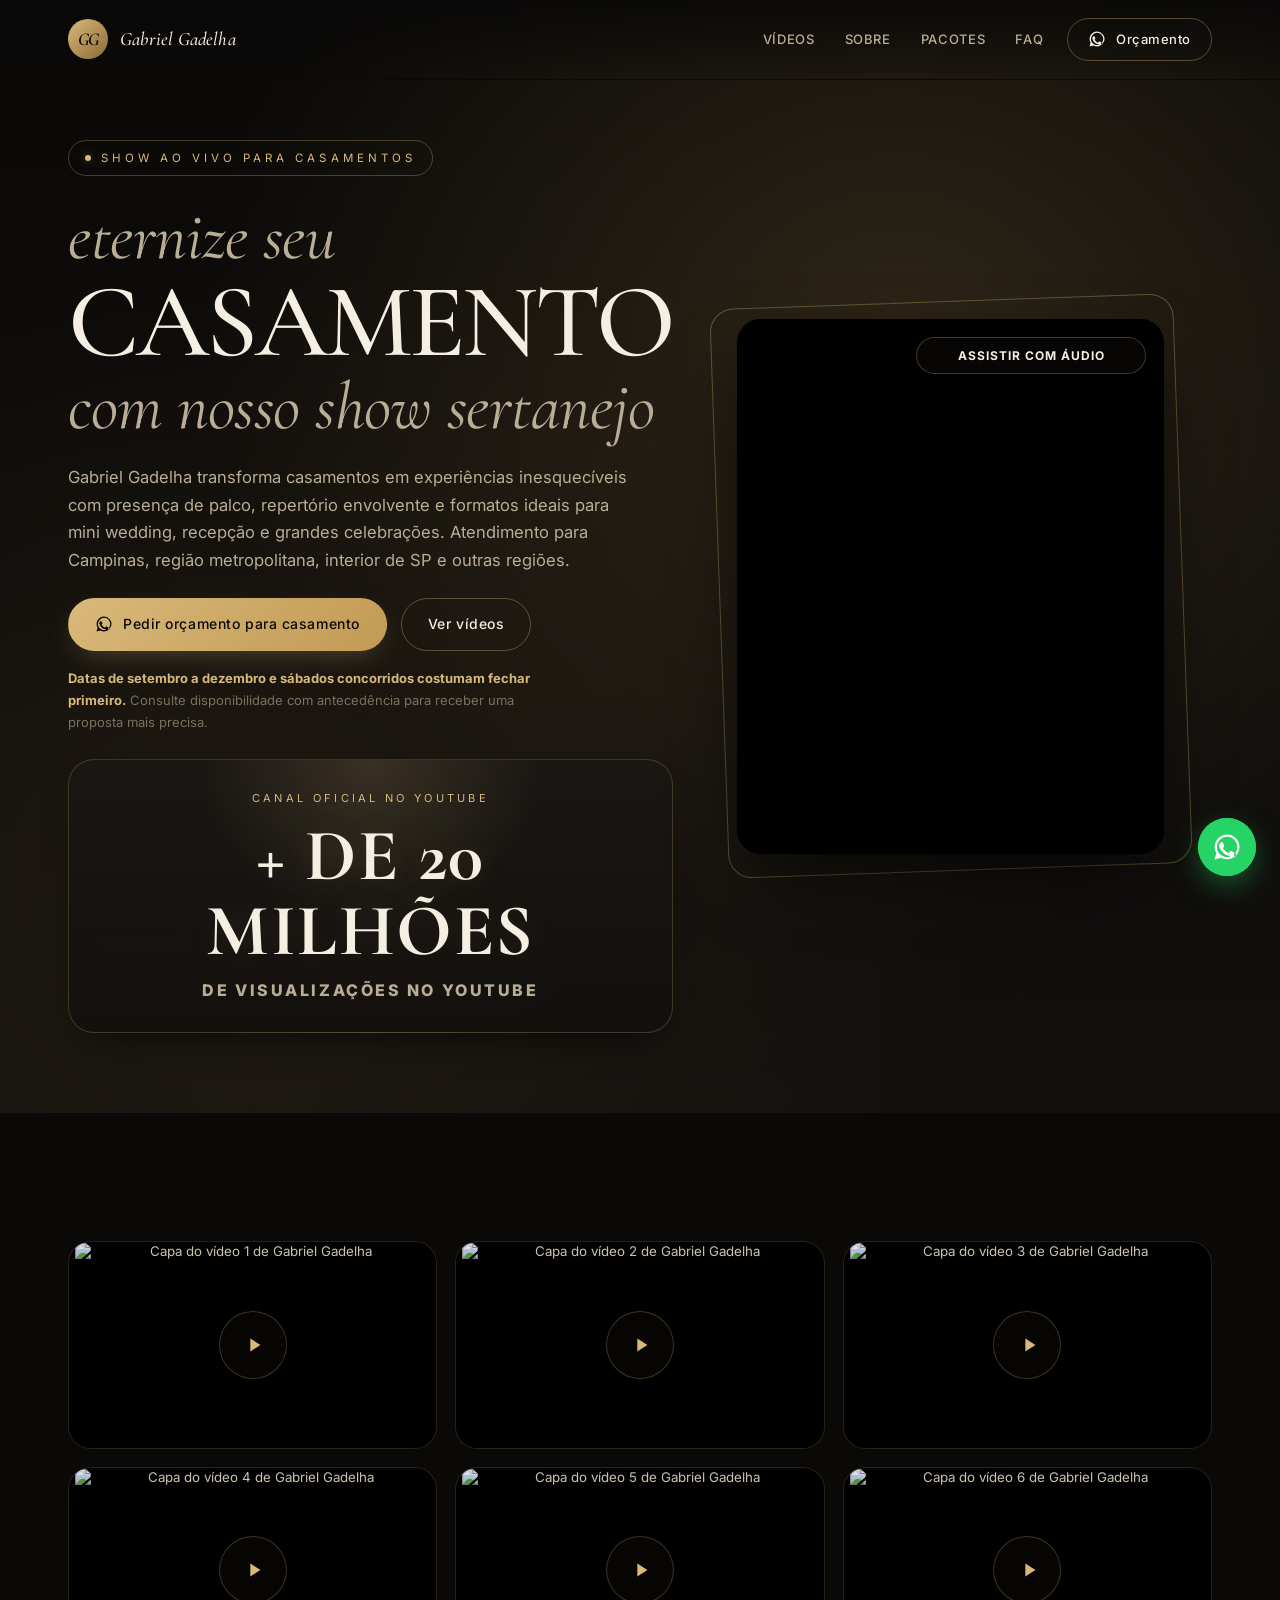
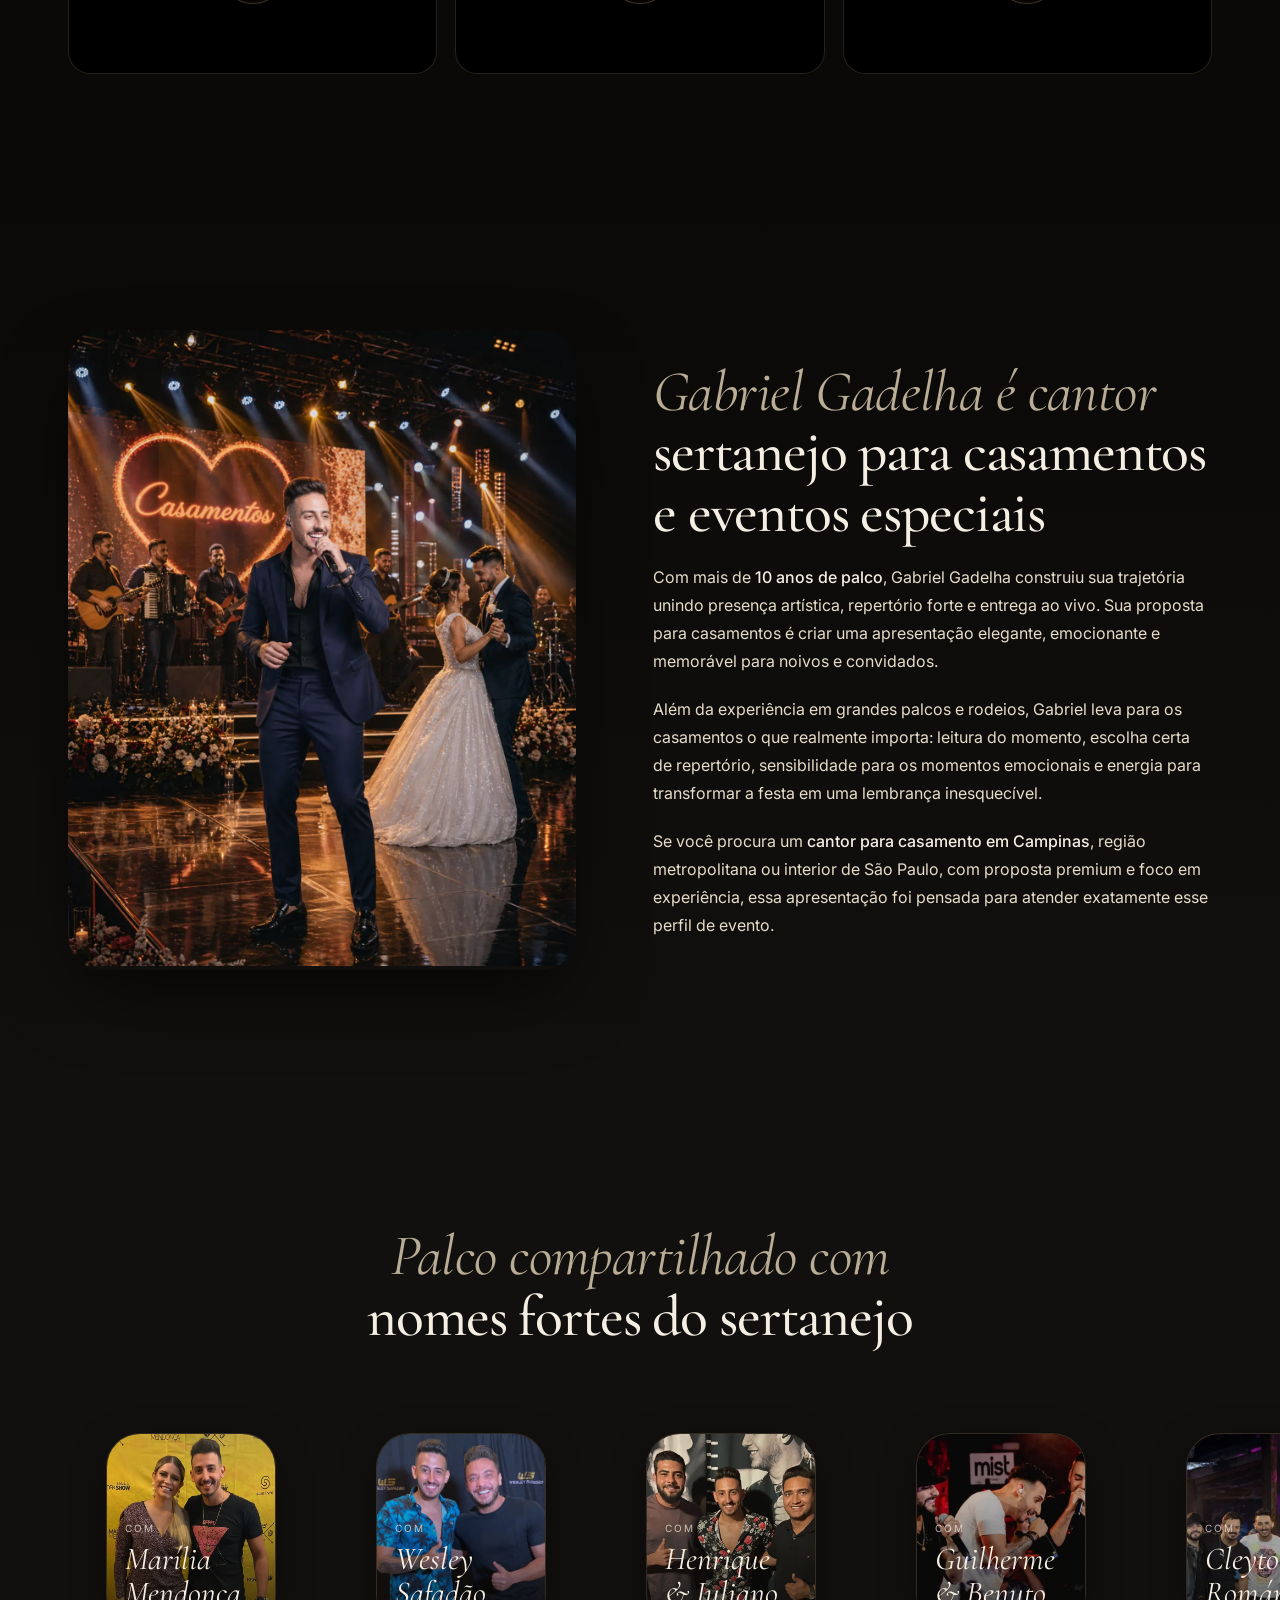
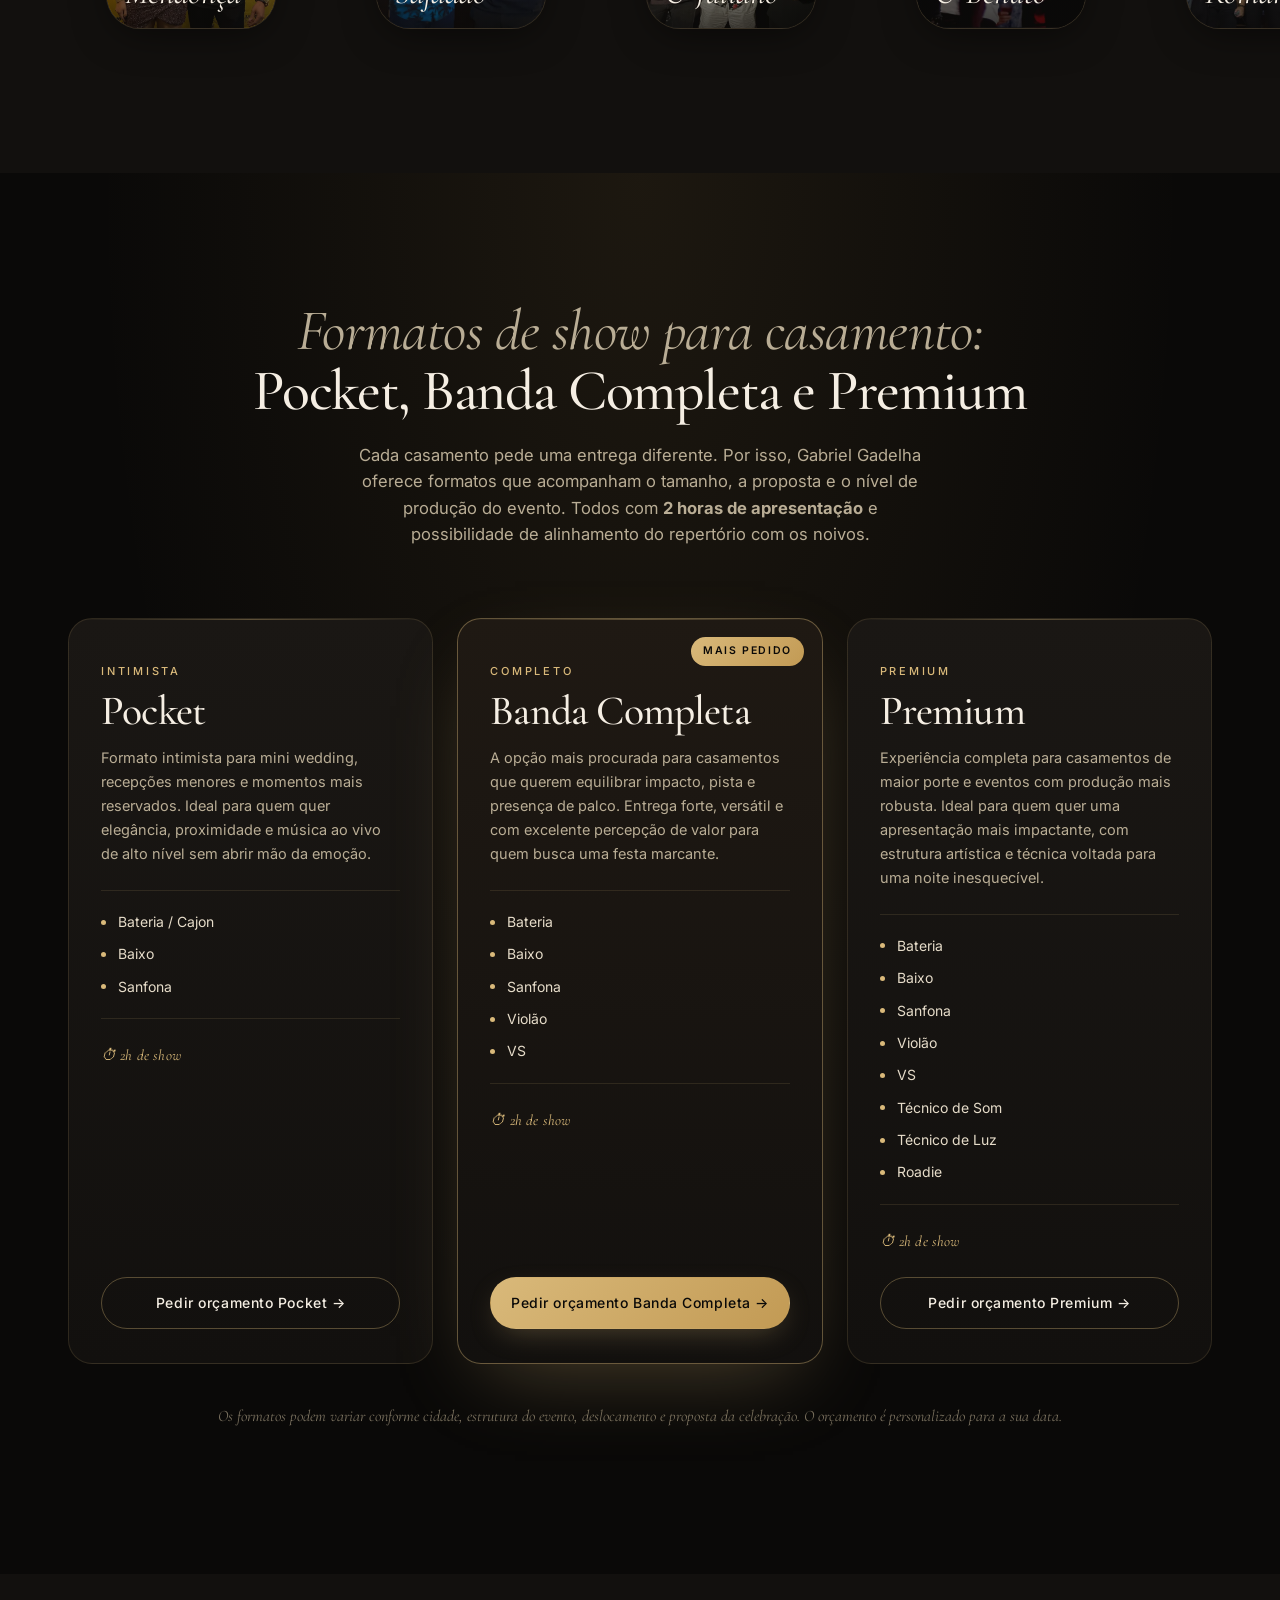
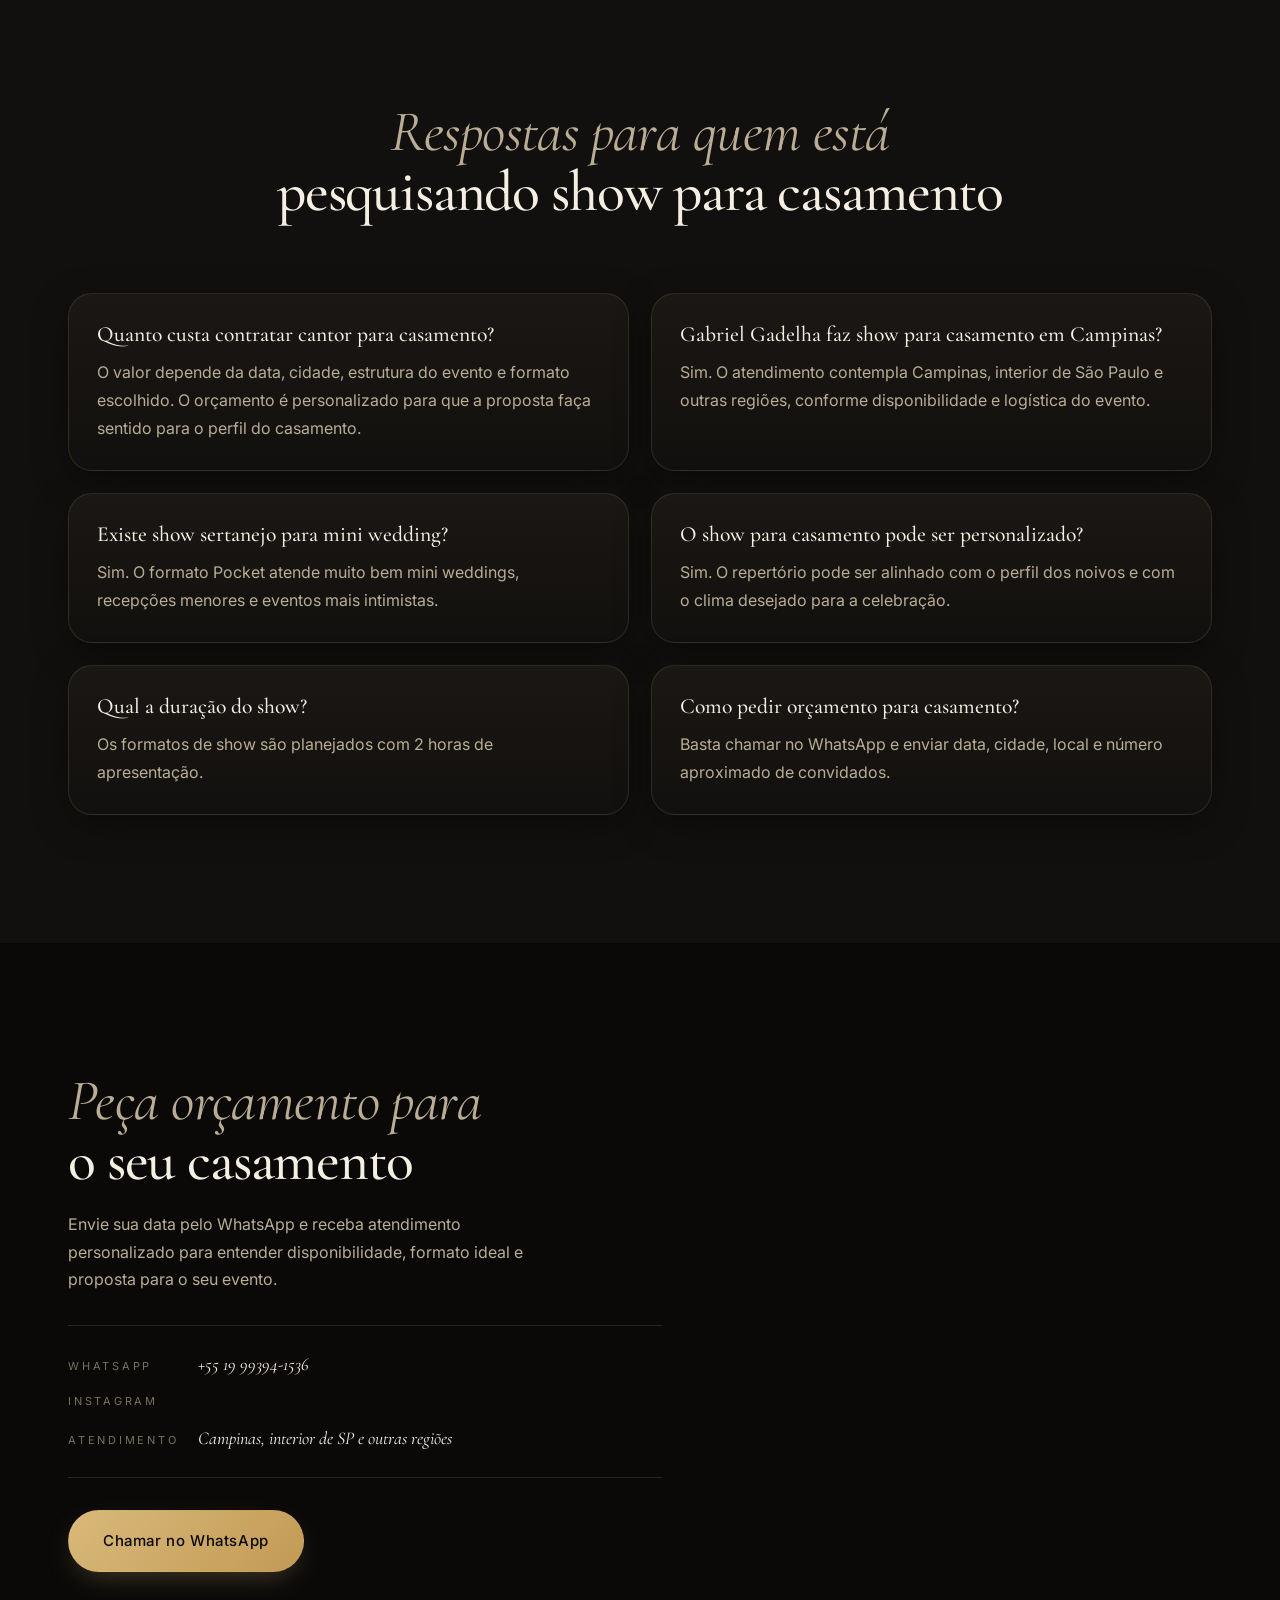
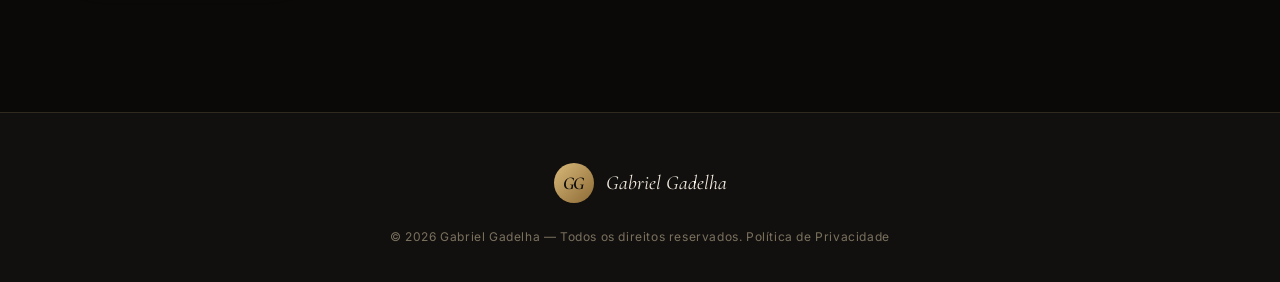
==== commit 5aed8579: "Add files via upload" ====
--- a/index.html
+++ b/index.html
@@ -9,19 +9,25 @@
   <meta name="description" content="Contrate Gabriel Gadelha para casamento em Campinas, interior de SP e outras regiões. Show sertanejo ao vivo com formatos pocket, banda completa e premium. Peça orçamento pelo WhatsApp." />
   <meta name="keywords" content="cantor para casamento, show para casamento, show sertanejo para casamento, banda para casamento, cantor sertanejo para casamento em Campinas, orçamento show casamento" />
   <meta name="author" content="Gabriel Gadelha" />
-  <link rel="canonical" href="https://gabrielgadelhacantor.com/" />
+  <link rel="preload" as="image" href="/assets/images/casamento-palco-correto.webp" fetchpriority="high">
+<link rel="canonical" href="https://gabrielgadelhacantor.com/" />
   <meta property="og:title" content="Gabriel Gadelha | Cantor para Casamento em Campinas e Região" />
   <meta property="og:description" content="Show sertanejo ao vivo para casamentos com proposta premium, repertório envolvente e formatos pocket, banda completa e premium." />
-  <meta property="og:image" content="./assets/images/gabriel-hero.png" />
+  <meta property="og:image" content="./assets/images/gabriel-hero.webp" />
   <meta property="og:type" content="website" />
   <meta property="og:locale" content="pt_BR" />
   <meta name="twitter:card" content="summary_large_image" />
   <meta name="twitter:title" content="Gabriel Gadelha | Cantor para Casamento em Campinas e Região" />
   <meta name="twitter:description" content="Show sertanejo ao vivo para casamentos em Campinas, interior de SP e outras regiões." />
-  <meta name="twitter:image" content="./assets/images/gabriel-hero.png" />
-  <link rel="icon" type="image/png" href="./assets/images/gabriel-studio-02.png" />
+  <meta name="twitter:image" content="./assets/images/gabriel-hero.webp" />
+  <link rel="icon" type="image/webp" href="./assets/images/gabriel-studio-02.webp" />
   <link rel="preconnect" href="https://fonts.googleapis.com" />
   <link rel="preconnect" href="https://fonts.gstatic.com" crossorigin />
+<link rel="preconnect" href="https://www.googletagmanager.com" crossorigin>
+<link rel="dns-prefetch" href="https://www.google-analytics.com">
+<link rel="preconnect" href="https://i.ytimg.com" crossorigin>
+<link rel="dns-prefetch" href="https://i.ytimg.com">
+<link rel="preconnect" href="https://www.youtube-nocookie.com" crossorigin>
   <link href="https://fonts.googleapis.com/css2?family=Cormorant+Garamond:ital,wght@0,300;0,400;0,500;0,600;0,700;1,300;1,400&family=Inter:wght@300;400;500;600;700&display=swap" rel="stylesheet" />
   <link rel="stylesheet" href="./src/styles/main.css?v=20260430-10" />
   <link rel="stylesheet" href="./src/styles/youtube-inline-gallery.css?v=20260430-10" />
@@ -806,11 +812,11 @@
 </section>
 
   <section class="section experiencia" id="experiencia"><div class="container"><div class="shorts-grid yt-showcase-grid"><article class="short-card yt-showcase-card reveal"><button class="yt-showcase-trigger" type="button" data-youtube-id="b0_z5yUthmI" data-video-title="Vídeo 1" aria-label="Assistir vídeo 1"><img class="yt-showcase-thumb" src="https://i.ytimg.com/vi/b0_z5yUthmI/hqdefault.jpg" alt="Capa do vídeo 1 de Gabriel Gadelha" loading="lazy" /><span class="yt-showcase-play" aria-hidden="true"><svg viewBox="0 0 24 24"><path d="M8 5v14l11-7z"></path></svg></span></button></article><article class="short-card yt-showcase-card reveal"><button class="yt-showcase-trigger" type="button" data-youtube-id="b_WnRmVPS00" data-video-title="Vídeo 2" aria-label="Assistir vídeo 2"><img class="yt-showcase-thumb" src="https://i.ytimg.com/vi/b_WnRmVPS00/hqdefault.jpg" alt="Capa do vídeo 2 de Gabriel Gadelha" loading="lazy" /><span class="yt-showcase-play" aria-hidden="true"><svg viewBox="0 0 24 24"><path d="M8 5v14l11-7z"></path></svg></span></button></article><article class="short-card yt-showcase-card reveal"><button class="yt-showcase-trigger" type="button" data-youtube-id="p3lRNXTmpew" data-video-title="Vídeo 3" aria-label="Assistir vídeo 3"><img class="yt-showcase-thumb" src="https://i.ytimg.com/vi/p3lRNXTmpew/hqdefault.jpg" alt="Capa do vídeo 3 de Gabriel Gadelha" loading="lazy" /><span class="yt-showcase-play" aria-hidden="true"><svg viewBox="0 0 24 24"><path d="M8 5v14l11-7z"></path></svg></span></button></article><article class="short-card yt-showcase-card reveal"><button class="yt-showcase-trigger" type="button" data-youtube-id="nskW2NeJgp0" data-video-title="Vídeo 4" aria-label="Assistir vídeo 4"><img class="yt-showcase-thumb" src="https://i.ytimg.com/vi/nskW2NeJgp0/hqdefault.jpg" alt="Capa do vídeo 4 de Gabriel Gadelha" loading="lazy" /><span class="yt-showcase-play" aria-hidden="true"><svg viewBox="0 0 24 24"><path d="M8 5v14l11-7z"></path></svg></span></button></article><article class="short-card yt-showcase-card reveal"><button class="yt-showcase-trigger" type="button" data-youtube-id="koCvq_mlAoo" data-video-title="Vídeo 5" aria-label="Assistir vídeo 5"><img class="yt-showcase-thumb" src="https://i.ytimg.com/vi/koCvq_mlAoo/hqdefault.jpg" alt="Capa do vídeo 5 de Gabriel Gadelha" loading="lazy" /><span class="yt-showcase-play" aria-hidden="true"><svg viewBox="0 0 24 24"><path d="M8 5v14l11-7z"></path></svg></span></button></article><article class="short-card yt-showcase-card reveal"><button class="yt-showcase-trigger" type="button" data-youtube-id="ohLu_Dm8k5A" data-video-title="Vídeo 6" aria-label="Assistir vídeo 6"><img class="yt-showcase-thumb" src="https://i.ytimg.com/vi/ohLu_Dm8k5A/hqdefault.jpg" alt="Capa do vídeo 6 de Gabriel Gadelha" loading="lazy" /><span class="yt-showcase-play" aria-hidden="true"><svg viewBox="0 0 24 24"><path d="M8 5v14l11-7z"></path></svg></span></button></article></div></div></section>
-  <section class="section sobre" id="sobre"><div class="container sobre-grid"><div class="sobre-img sobre-img--single reveal"><div class="sobre-img-main sobre-img-main--single"><img src="/assets/images/casamento-palco-correto.png" alt="Gabriel Gadelha cantando em casamento" /></div></div><div class="sobre-text reveal reveal-delay">
+  <section class="section sobre" id="sobre"><div class="container sobre-grid"><div class="sobre-img sobre-img--single reveal"><div class="sobre-img-main sobre-img-main--single"><img src="/assets/images/casamento-palco-correto.webp" alt="Gabriel Gadelha cantando em casamento" fetchpriority="high" decoding="async"></div></div><div class="sobre-text reveal reveal-delay">
 <h2 class="section-title"><span class="italic serif">Gabriel Gadelha é cantor</span><br /><span class="display">sertanejo para casamentos e eventos especiais</span></h2><div class="sobre-copy"><p>Com mais de <strong>10 anos de palco</strong>, Gabriel Gadelha construiu sua trajetória unindo presença artística, repertório forte e entrega ao vivo. Sua proposta para casamentos é criar uma apresentação elegante, emocionante e memorável para noivos e convidados.</p><p>Além da experiência em grandes palcos e rodeios, Gabriel leva para os casamentos o que realmente importa: leitura do momento, escolha certa de repertório, sensibilidade para os momentos emocionais e energia para transformar a festa em uma lembrança inesquecível.</p><p>Se você procura um <strong>cantor para casamento em Campinas</strong>, região metropolitana ou interior de São Paulo, com proposta premium e foco em experiência, essa apresentação foi pensada para atender exatamente esse perfil de evento.</p></div>
 </div></div></section>
   <section class="section autoridade"><div class="container"><header class="section-head centered reveal">
-<h2 class="section-title"><span class="italic serif">Palco compartilhado com</span><br /><span class="display">nomes fortes do sertanejo</span></h2></header><div class="autoridade-mosaic authority-plus-grid"><figure class="authority-plus-card authority-plus-card--standard reveal is-visible"><div class="authority-plus-media"><img src="/assets/images/autoridade-marilia-mendonca.jpeg" alt="Gabriel Gadelha com Marília Mendonça" loading="lazy" /><span class="authority-plus-overlay"></span><figcaption class="authority-plus-caption"><span class="authority-plus-kicker">Com</span><span class="authority-plus-name">Marília Mendonça</span></figcaption></div></figure><figure class="authority-plus-card authority-plus-card--standard reveal is-visible"><div class="authority-plus-media"><img src="/assets/images/autoridade-wesley-safadao.jpeg" alt="Gabriel Gadelha com Wesley Safadão" loading="lazy" /><span class="authority-plus-overlay"></span><figcaption class="authority-plus-caption"><span class="authority-plus-kicker">Com</span><span class="authority-plus-name">Wesley Safadão</span></figcaption></div></figure><figure class="authority-plus-card authority-plus-card--standard reveal is-visible"><div class="authority-plus-media"><img src="/assets/images/autoridade-henrique-juliano.jpeg" alt="Gabriel Gadelha com Henrique & Juliano" loading="lazy" /><span class="authority-plus-overlay"></span><figcaption class="authority-plus-caption"><span class="authority-plus-kicker">Com</span><span class="authority-plus-name">Henrique & Juliano</span></figcaption></div></figure><figure class="authority-plus-card authority-plus-card--standard reveal is-visible"><div class="authority-plus-media"><img src="/assets/images/autoridade-guilherme-benuto.jpeg" alt="Gabriel Gadelha com Guilherme & Benuto" loading="lazy" /><span class="authority-plus-overlay"></span><figcaption class="authority-plus-caption"><span class="authority-plus-kicker">Com</span><span class="authority-plus-name">Guilherme & Benuto</span></figcaption></div></figure><figure class="authority-plus-card authority-plus-card--standard reveal is-visible"><div class="authority-plus-media"><img src="/assets/images/autoridade-cleyton-romario.jpeg" alt="Gabriel Gadelha com Cleyton & Romário" loading="lazy" /><span class="authority-plus-overlay"></span><figcaption class="authority-plus-caption"><span class="authority-plus-kicker">Com</span><span class="authority-plus-name">Cleyton & Romário</span></figcaption></div></figure></div></div></section>
+<h2 class="section-title"><span class="italic serif">Palco compartilhado com</span><br /><span class="display">nomes fortes do sertanejo</span></h2></header><div class="autoridade-mosaic authority-plus-grid"><figure class="authority-plus-card authority-plus-card--standard reveal is-visible"><div class="authority-plus-media"><img src="/assets/images/autoridade-marilia-mendonca.webp" alt="Gabriel Gadelha com Marília Mendonça" loading="lazy" decoding="async"><span class="authority-plus-overlay"></span><figcaption class="authority-plus-caption"><span class="authority-plus-kicker">Com</span><span class="authority-plus-name">Marília Mendonça</span></figcaption></div></figure><figure class="authority-plus-card authority-plus-card--standard reveal is-visible"><div class="authority-plus-media"><img src="/assets/images/autoridade-wesley-safadao.webp" alt="Gabriel Gadelha com Wesley Safadão" loading="lazy" decoding="async"><span class="authority-plus-overlay"></span><figcaption class="authority-plus-caption"><span class="authority-plus-kicker">Com</span><span class="authority-plus-name">Wesley Safadão</span></figcaption></div></figure><figure class="authority-plus-card authority-plus-card--standard reveal is-visible"><div class="authority-plus-media"><img src="/assets/images/autoridade-henrique-juliano.webp" alt="Gabriel Gadelha com Henrique & Juliano" loading="lazy" decoding="async"><span class="authority-plus-overlay"></span><figcaption class="authority-plus-caption"><span class="authority-plus-kicker">Com</span><span class="authority-plus-name">Henrique & Juliano</span></figcaption></div></figure><figure class="authority-plus-card authority-plus-card--standard reveal is-visible"><div class="authority-plus-media"><img src="/assets/images/autoridade-guilherme-benuto.webp" alt="Gabriel Gadelha com Guilherme & Benuto" loading="lazy" decoding="async"><span class="authority-plus-overlay"></span><figcaption class="authority-plus-caption"><span class="authority-plus-kicker">Com</span><span class="authority-plus-name">Guilherme & Benuto</span></figcaption></div></figure><figure class="authority-plus-card authority-plus-card--standard reveal is-visible"><div class="authority-plus-media"><img src="/assets/images/autoridade-cleyton-romario.webp" alt="Gabriel Gadelha com Cleyton & Romário" loading="lazy" decoding="async"><span class="authority-plus-overlay"></span><figcaption class="authority-plus-caption"><span class="authority-plus-kicker">Com</span><span class="authority-plus-name">Cleyton & Romário</span></figcaption></div></figure></div></div></section>
   <section class="section pacotes" id="pacotes"><div class="pacotes-bg" aria-hidden="true"></div><div class="container"><header class="section-head centered reveal">
 <h2 class="section-title"><span class="italic serif">Formatos de show para casamento:</span><br /><span class="display">Pocket, Banda Completa e Premium</span></h2><p class="section-lede">Cada casamento pede uma entrega diferente. Por isso, Gabriel Gadelha oferece formatos que acompanham o tamanho, a proposta e o nível de produção do evento. Todos com <strong>2 horas de apresentação</strong> e possibilidade de alinhamento do repertório com os noivos.</p></header><div class="pacotes-grid"><article class="pack reveal" data-pack="pocket"><div class="pack-top"><span class="pack-tag">Intimista</span><h3 class="pack-name">Pocket</h3><p class="pack-sub">Formato intimista para mini wedding, recepções menores e momentos mais reservados. Ideal para quem quer elegância, proximidade e música ao vivo de alto nível sem abrir mão da emoção.</p></div><ul class="pack-list"><li>Bateria / Cajon</li><li>Baixo</li><li>Sanfona</li></ul><div class="pack-meta"><span class="pack-duration">⏱ 2h de show</span></div><a class="btn btn-ghost pack-cta btn-whatsapp" href="https://wa.me/5519993941536?text=Ol%C3%A1%2C%20gostaria%20de%20pedir%20or%C3%A7amento%20para%20casamento%20no%20formato%20Pocket%20com%20Gabriel%20Gadelha.%20Data%3A%20___%20%2F%20Cidade%3A%20___" target="_blank" rel="noopener" data-pacote="pocket">Pedir orçamento Pocket →</a></article><article class="pack pack-featured reveal" data-pack="banda"><div class="pack-badge">Mais pedido</div><div class="pack-top"><span class="pack-tag">Completo</span><h3 class="pack-name">Banda Completa</h3><p class="pack-sub">A opção mais procurada para casamentos que querem equilibrar impacto, pista e presença de palco. Entrega forte, versátil e com excelente percepção de valor para quem busca uma festa marcante.</p></div><ul class="pack-list"><li>Bateria</li><li>Baixo</li><li>Sanfona</li><li>Violão</li><li>VS</li></ul><div class="pack-meta"><span class="pack-duration">⏱ 2h de show</span></div><a class="btn btn-primary pack-cta btn-whatsapp" href="https://wa.me/5519993941536?text=Ol%C3%A1%2C%20gostaria%20de%20pedir%20or%C3%A7amento%20para%20casamento%20no%20formato%20Banda%20Completa%20com%20Gabriel%20Gadelha.%20Data%3A%20___%20%2F%20Cidade%3A%20___" target="_blank" rel="noopener" data-pacote="banda-completa">Pedir orçamento Banda Completa →</a></article><article class="pack reveal" data-pack="premium"><div class="pack-top"><span class="pack-tag">Premium</span><h3 class="pack-name">Premium</h3><p class="pack-sub">Experiência completa para casamentos de maior porte e eventos com produção mais robusta. Ideal para quem quer uma apresentação mais impactante, com estrutura artística e técnica voltada para uma noite inesquecível.</p></div><ul class="pack-list"><li>Bateria</li><li>Baixo</li><li>Sanfona</li><li>Violão</li><li>VS</li><li>Técnico de Som</li><li>Técnico de Luz</li><li>Roadie</li></ul><div class="pack-meta"><span class="pack-duration">⏱ 2h de show</span></div><a class="btn btn-ghost pack-cta btn-whatsapp" href="https://wa.me/5519993941536?text=Ol%C3%A1%2C%20gostaria%20de%20pedir%20or%C3%A7amento%20para%20casamento%20no%20formato%20Premium%20com%20Gabriel%20Gadelha.%20Data%3A%20___%20%2F%20Cidade%3A%20___" target="_blank" rel="noopener" data-pacote="premium">Pedir orçamento Premium →</a></article></div><p class="pacotes-note">Os formatos podem variar conforme cidade, estrutura do evento, deslocamento e proposta da celebração. O orçamento é personalizado para a sua data.</p></div></section>
   <section class="section faq-section" id="faq"><div class="container"><header class="section-head centered reveal">
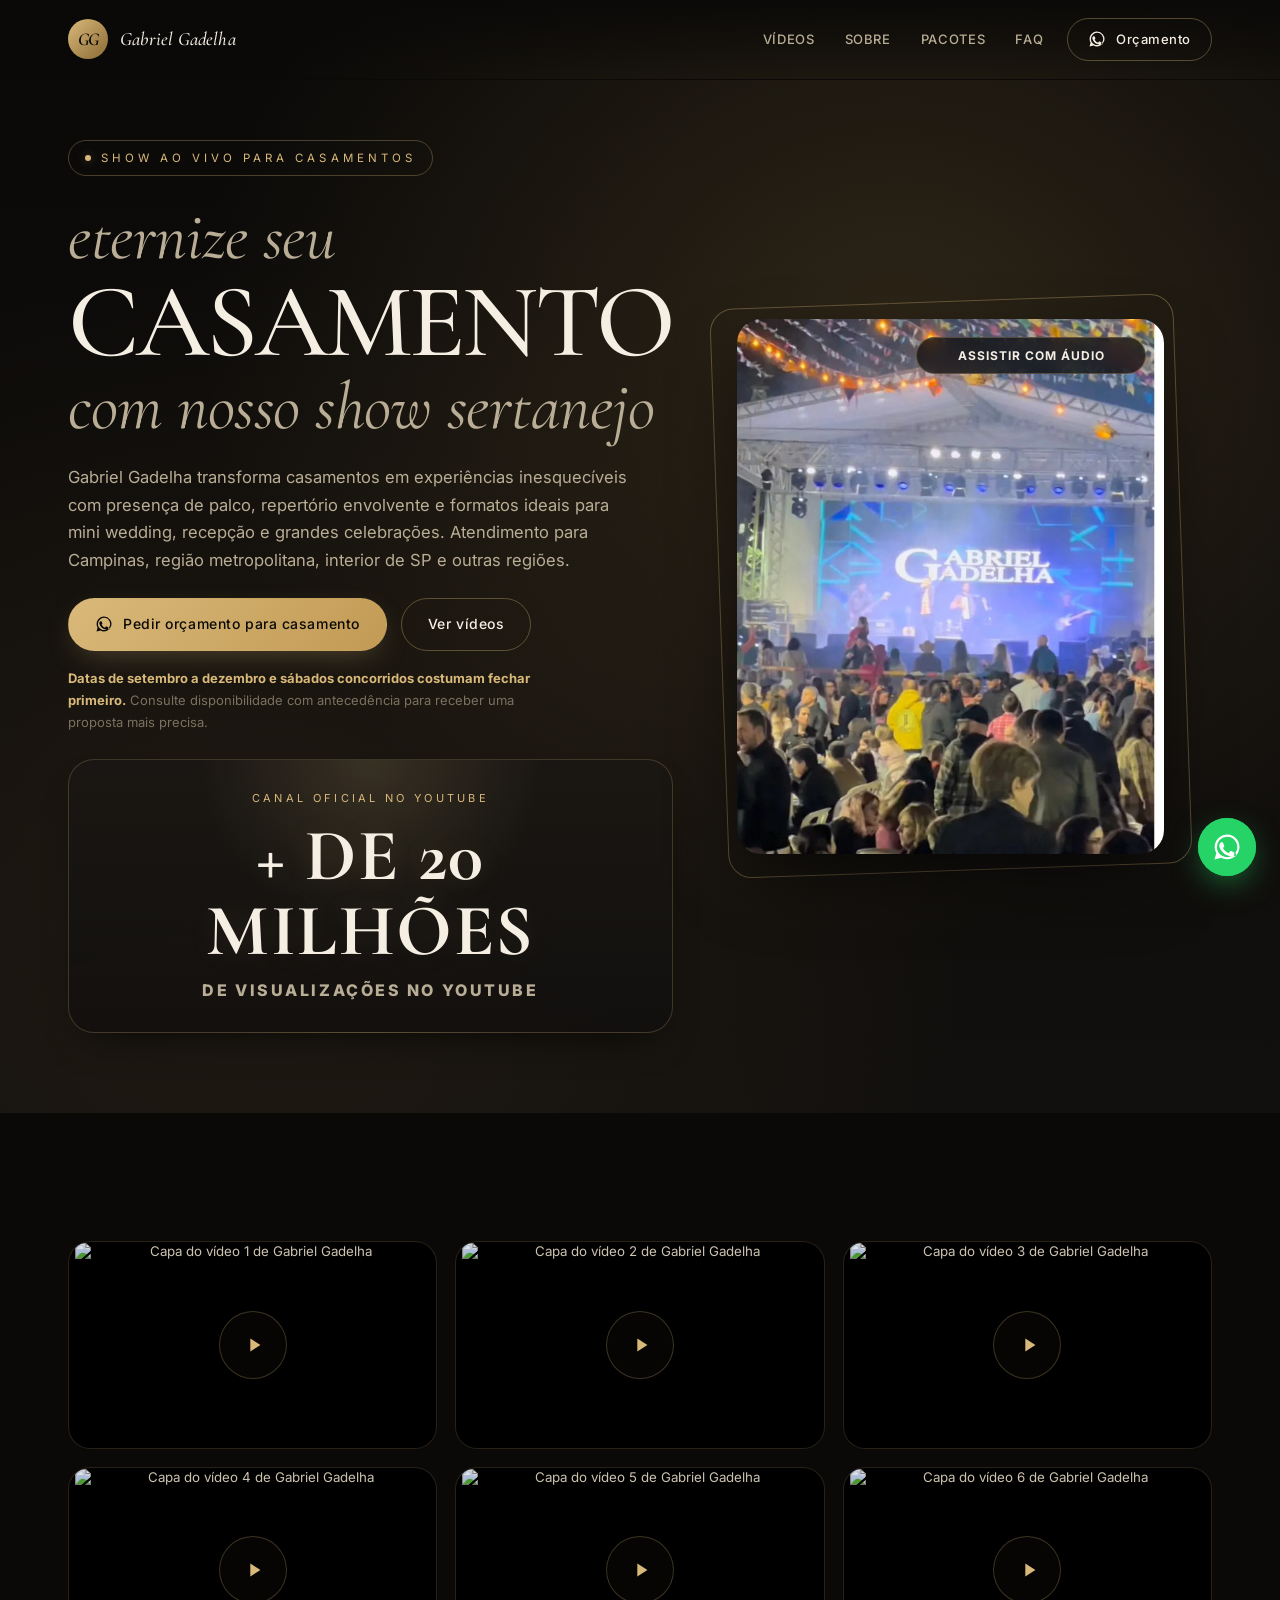
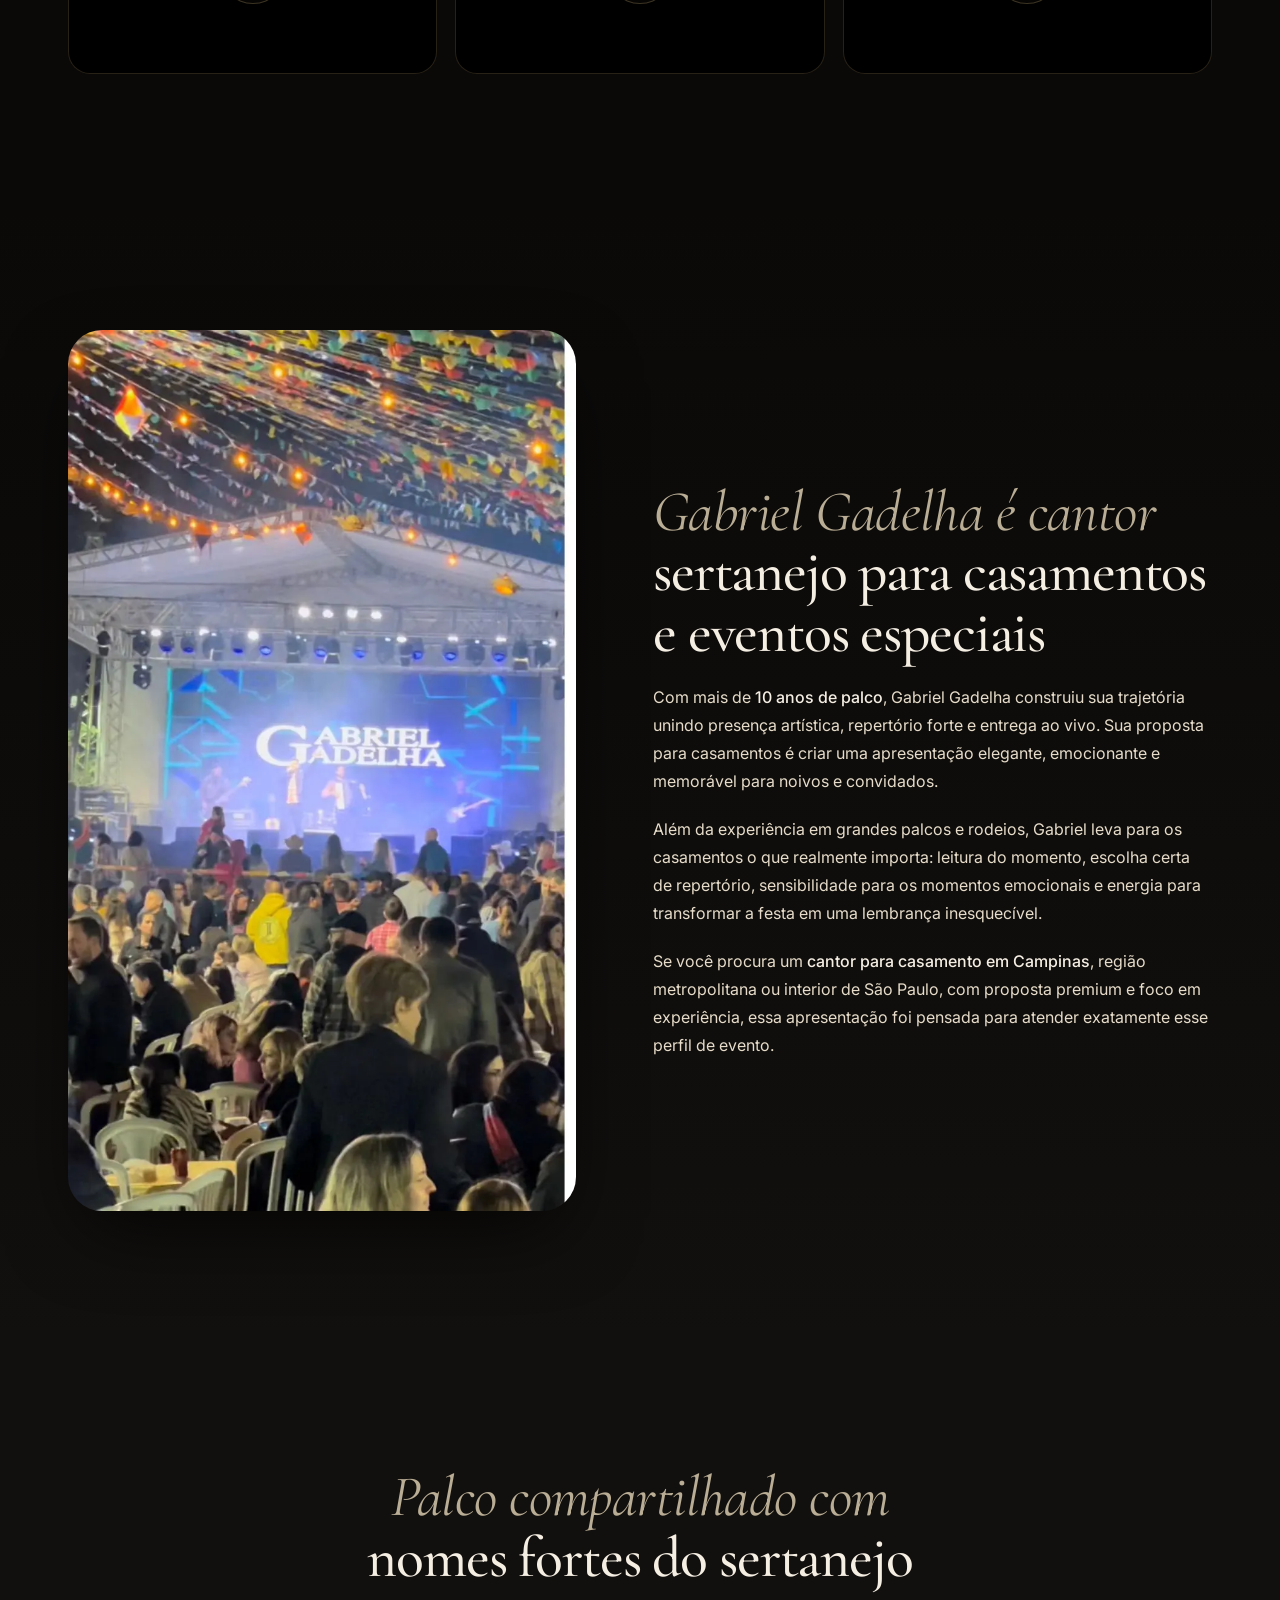
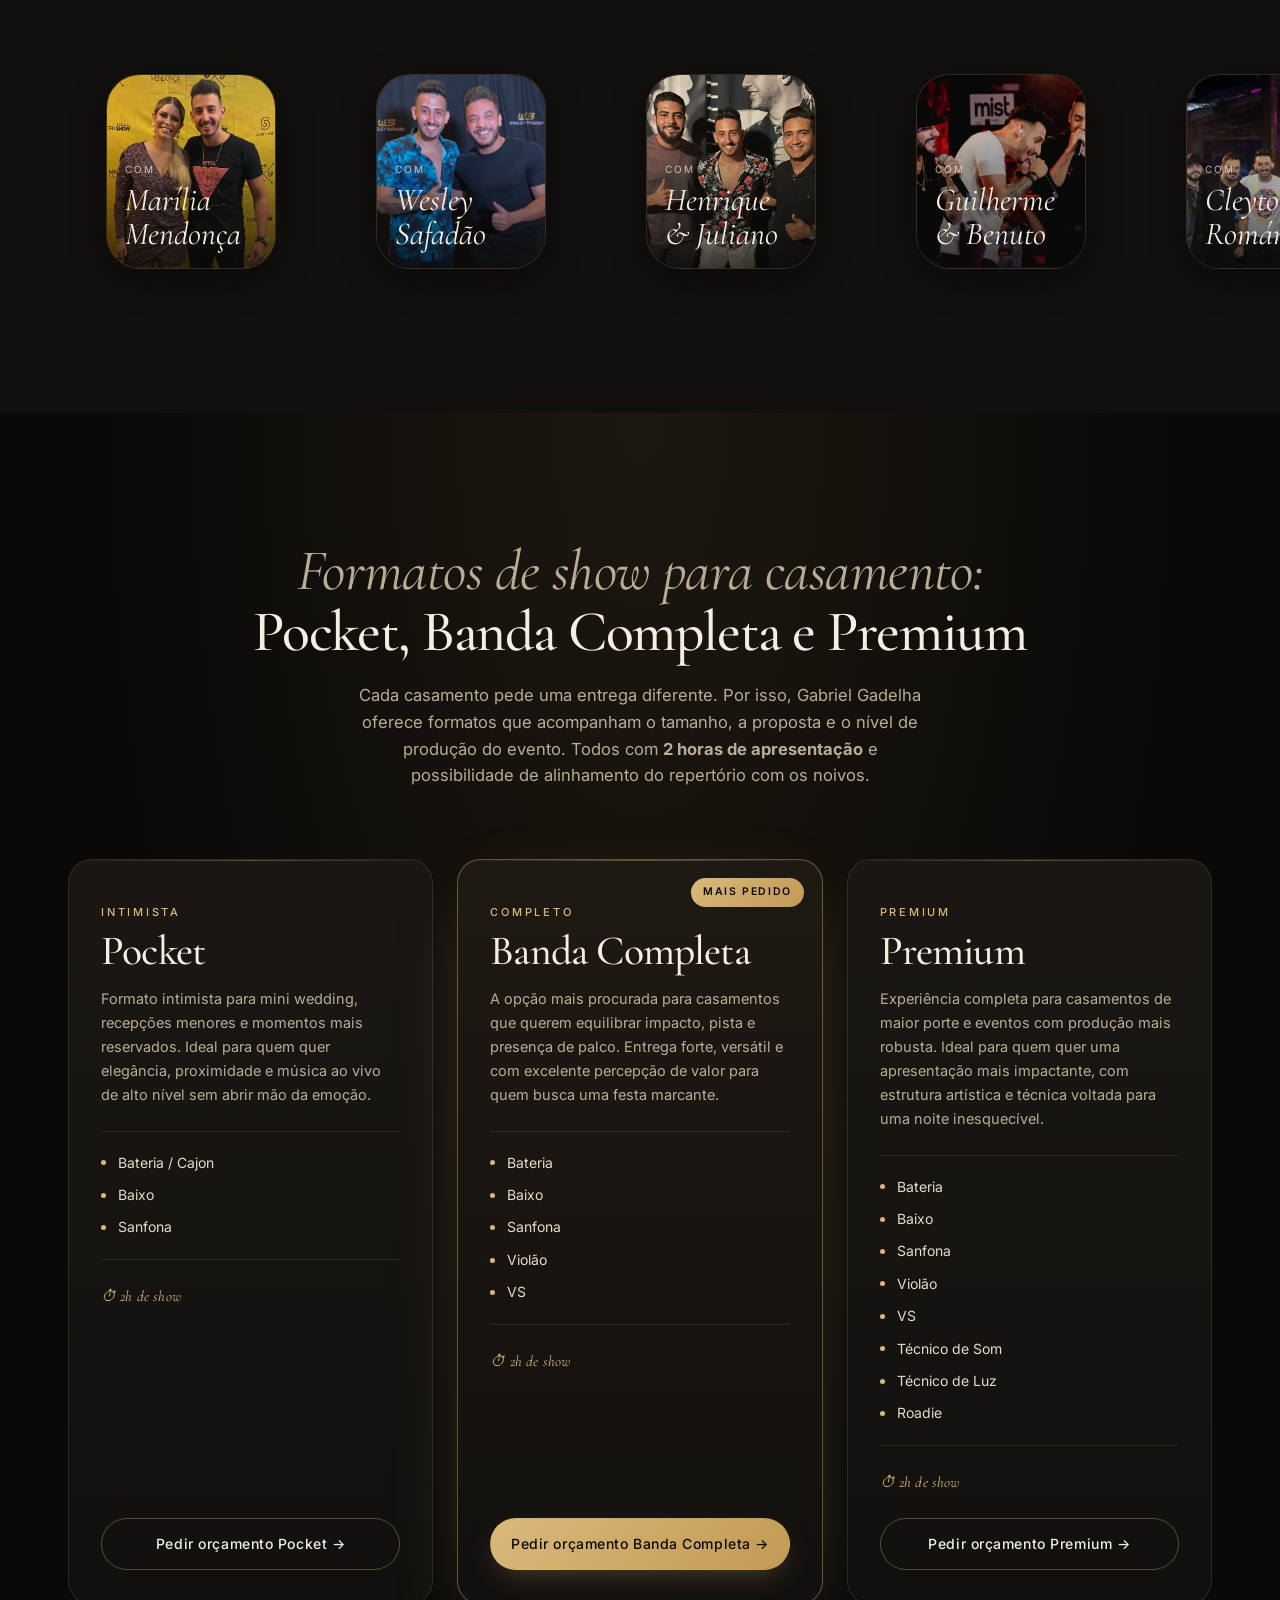
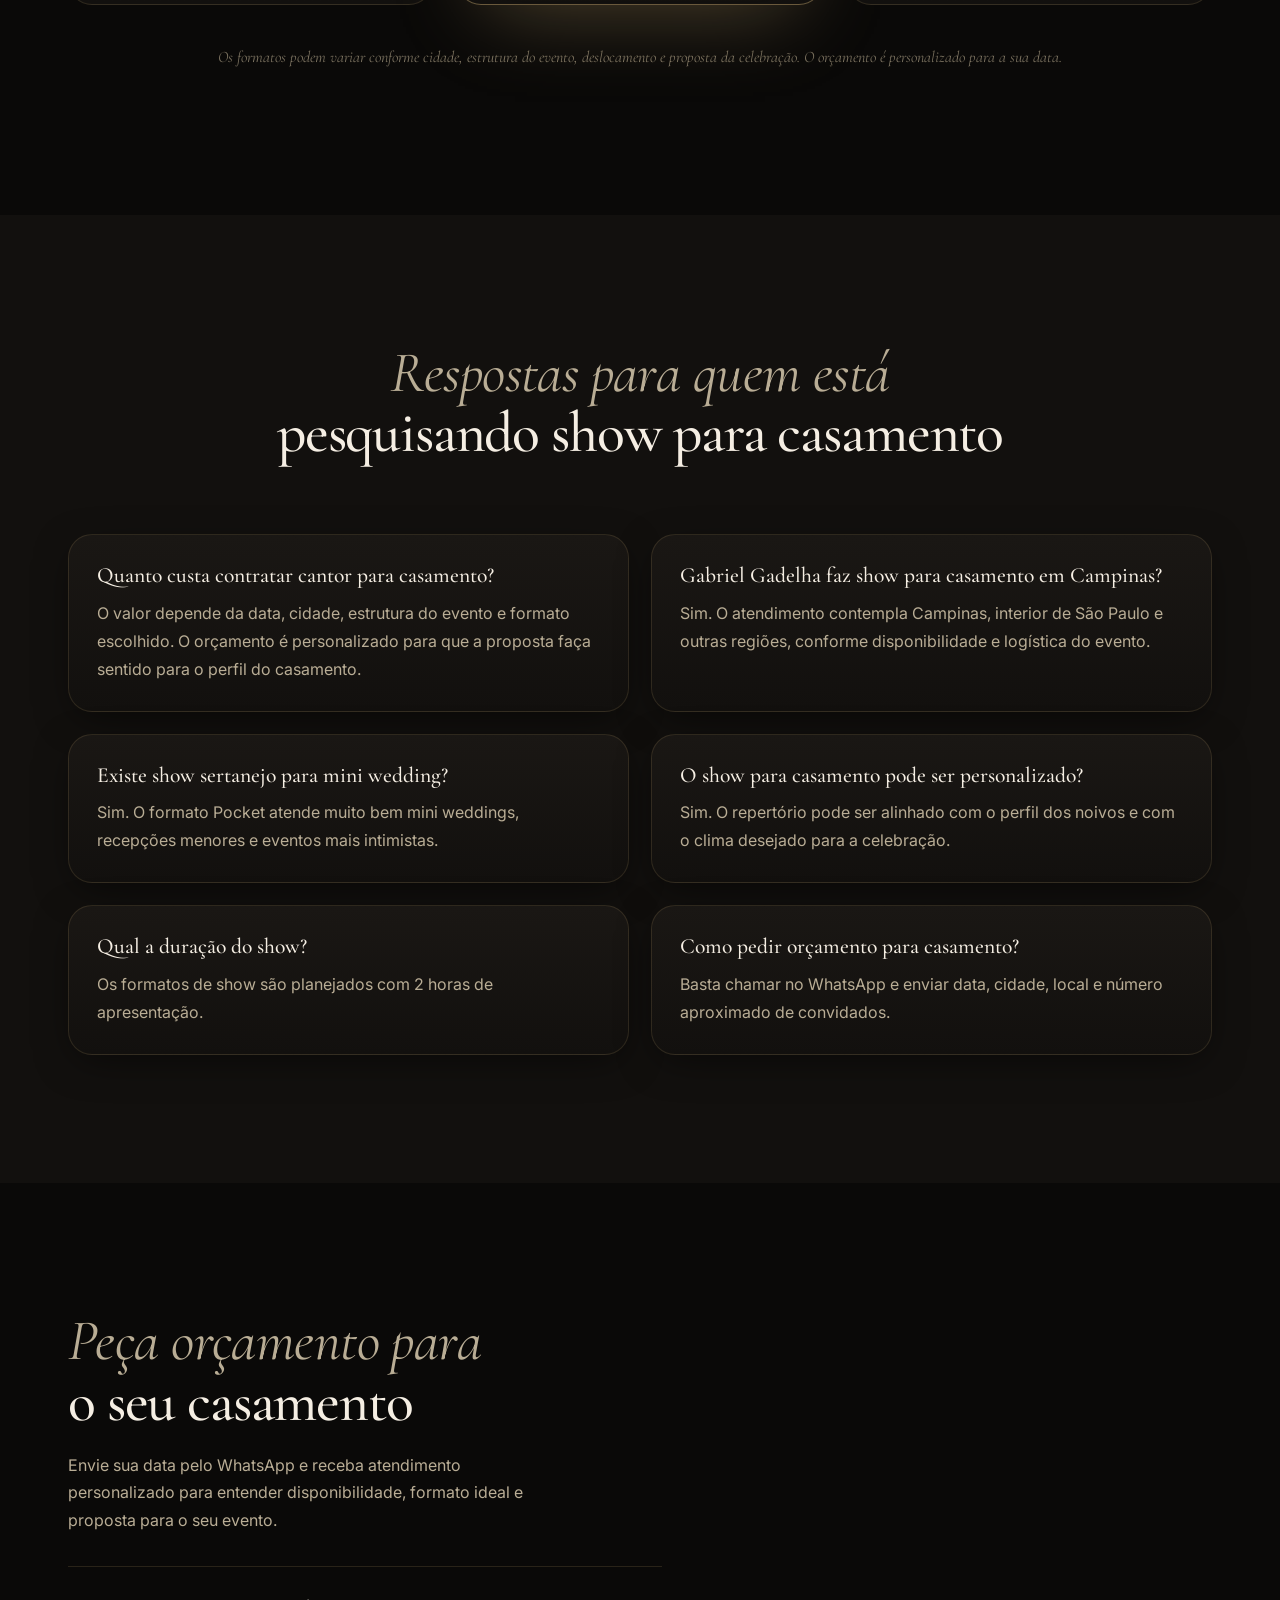
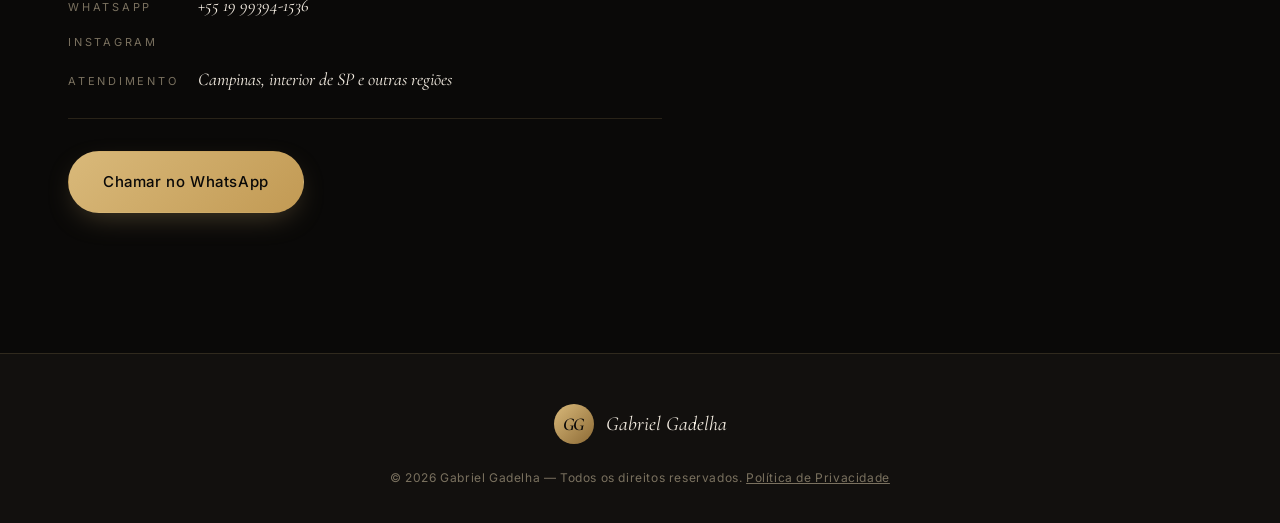
==== commit dffc4ec7: "Add files via upload" ====
--- a/index.html
+++ b/index.html
@@ -1,6 +1,14 @@
 <!DOCTYPE html>
 <html lang="pt-BR">
 <head>
+<!-- Google Tag Manager -->
+<script>(function(w,d,s,l,i){w[l]=w[l]||[];w[l].push({'gtm.start':
+new Date().getTime(),event:'gtm.js'});var f=d.getElementsByTagName(s)[0],
+j=d.createElement(s),dl=l!='dataLayer'?'&l='+l:'';j.async=true;j.src=
+'https://www.googletagmanager.com/gtm.js?id='+i+dl;f.parentNode.insertBefore(j,f);
+})(window,document,'script','dataLayer','GTM-5Z8QFW5B');</script>
+<!-- End Google Tag Manager -->
+
   <meta charset="UTF-8" />
   <meta name="viewport" content="width=device-width, initial-scale=1.0" />
   <meta name="theme-color" content="#0a0a0a" />
@@ -9,8 +17,6 @@
   <meta name="description" content="Contrate Gabriel Gadelha para casamento em Campinas, interior de SP e outras regiões. Show sertanejo ao vivo com formatos pocket, banda completa e premium. Peça orçamento pelo WhatsApp." />
   <meta name="keywords" content="cantor para casamento, show para casamento, show sertanejo para casamento, banda para casamento, cantor sertanejo para casamento em Campinas, orçamento show casamento" />
   <meta name="author" content="Gabriel Gadelha" />
-  <link rel="preload" as="image" href="/assets/images/casamento-palco-correto.webp" fetchpriority="high">
-<link rel="canonical" href="https://gabrielgadelhacantor.com/" />
   <meta property="og:title" content="Gabriel Gadelha | Cantor para Casamento em Campinas e Região" />
   <meta property="og:description" content="Show sertanejo ao vivo para casamentos com proposta premium, repertório envolvente e formatos pocket, banda completa e premium." />
   <meta property="og:image" content="./assets/images/gabriel-hero.webp" />
@@ -23,11 +29,6 @@
   <link rel="icon" type="image/webp" href="./assets/images/gabriel-studio-02.webp" />
   <link rel="preconnect" href="https://fonts.googleapis.com" />
   <link rel="preconnect" href="https://fonts.gstatic.com" crossorigin />
-<link rel="preconnect" href="https://www.googletagmanager.com" crossorigin>
-<link rel="dns-prefetch" href="https://www.google-analytics.com">
-<link rel="preconnect" href="https://i.ytimg.com" crossorigin>
-<link rel="dns-prefetch" href="https://i.ytimg.com">
-<link rel="preconnect" href="https://www.youtube-nocookie.com" crossorigin>
   <link href="https://fonts.googleapis.com/css2?family=Cormorant+Garamond:ital,wght@0,300;0,400;0,500;0,600;0,700;1,300;1,400&family=Inter:wght@300;400;500;600;700&display=swap" rel="stylesheet" />
   <link rel="stylesheet" href="./src/styles/main.css?v=20260430-10" />
   <link rel="stylesheet" href="./src/styles/youtube-inline-gallery.css?v=20260430-10" />
@@ -696,45 +697,66 @@
       display: none !important;
     }
 
+    /* PERF: hero sem iframe inicial — usa imagem leve e carrega YouTube só no clique */
+    .hero-video-placeholder {
+      width: 100% !important;
+      height: 100% !important;
+      display: block !important;
+      object-fit: cover !important;
+      object-position: center center !important;
+      background: #000 !important;
+    }
+    .hero-video.is-playing .hero-video-placeholder { display: none !important; }
+    .hero-video iframe {
+      width: 100% !important;
+      height: 100% !important;
+      border: 0 !important;
+      display: block !important;
+      background: #000 !important;
+    }
+
   </style>
 
-
-  <script type="application/ld+json">
-  {
-    "@context": "https://schema.org",
-    "@type": "Person",
-    "name": "Gabriel Gadelha",
-    "jobTitle": "Cantor sertanejo",
-    "description": "Cantor sertanejo para casamentos, recepções e eventos no interior de São Paulo.",
-    "url": "https://gabrielgadelhacantor.com/",
-    "sameAs": [
-      "https://www.instagram.com/gabrielgadelhacantor/",
-      "https://www.tiktok.com/@gabrielgadelhacantor",
-      "https://www.youtube.com/@GabrielGadelhaoficial",
-      "https://open.spotify.com/intl-pt/artist/7rn7EcrpdAvTnVqFlOXaBS"
-    ],
-    "areaServed": ["Campinas", "Interior de São Paulo", "São Paulo"],
-    "makesOffer": [
-      { "@type": "Offer", "name": "Show Pocket para casamento" },
-      { "@type": "Offer", "name": "Show Banda Completa para casamento" },
-      { "@type": "Offer", "name": "Show Premium para casamento" }
-    ]
+<script type="application/ld+json">
+{
+  "@context": "https://schema.org",
+  "@type": "MusicGroup",
+  "name": "Gabriel Gadelha",
+  "url": "https://gabrielgadelhacantor.com/",
+  "image": "https://gabrielgadelhacantor.com/assets/images/gabriel-hero.webp",
+  "genre": "Sertanejo",
+  "description": "Cantor sertanejo para casamentos. Mais de 10 anos de palco. Atendimento para Campinas, interior de SP e região.",
+  "sameAs": [
+    "https://www.instagram.com/gabrielgadelhacantor",
+    "https://www.youtube.com/channel/UCoLNV7pVR89EvqqOMdClcWg",
+    "https://www.tiktok.com/@gabrielgadelhacantor",
+    "https://open.spotify.com/intl-pt/artist/7rn7EcrpdAvTnVqFlOXaBS"
+  ],
+  "contactPoint": {
+    "@type": "ContactPoint",
+    "telephone": "+55-19-99394-1536",
+    "contactType": "Customer Service",
+    "areaServed": "BR",
+    "availableLanguage": "Portuguese"
+  },
+  "address": {
+    "@type": "PostalAddress",
+    "addressLocality": "Campinas",
+    "addressRegion": "SP",
+    "addressCountry": "BR"
   }
-  </script>
-  <!-- Google Tag Manager -->
-<script>(function(w,d,s,l,i){w[l]=w[l]||[];w[l].push({'gtm.start':
-new Date().getTime(),event:'gtm.js'});var f=d.getElementsByTagName(s)[0],
-j=d.createElement(s),dl=l!='dataLayer'?'&l='+l:'';j.async=true;j.src=
-'https://www.googletagmanager.com/gtm.js?id='+i+dl;f.parentNode.insertBefore(j,f);
-})(window,document,'script','dataLayer','GTM-5Z8QFW5B');</script>
-<!-- End Google Tag Manager -->
+}
+</script>
+<link rel="preload" as="image" href="/assets/images/casamento-senhores.webp" fetchpriority="high" type="image/webp">
+<link rel="canonical" href="https://gabrielgadelhacantor.com/" />
 </head>
 <body>
-  <!-- Google Tag Manager (noscript) -->
+<!-- Google Tag Manager (noscript) -->
 <noscript><iframe src="https://www.googletagmanager.com/ns.html?id=GTM-5Z8QFW5B"
 height="0" width="0" style="display:none;visibility:hidden"></iframe></noscript>
 <!-- End Google Tag Manager (noscript) -->
-  <header class="site-header" id="siteHeader"><div class="container header-inner"><a href="#top" class="brand" aria-label="Gabriel Gadelha — início"><span class="brand-mark">GG</span><span class="brand-name">Gabriel Gadelha</span></a><nav class="nav" aria-label="Principal"><a href="#experiencia">Vídeos</a><a href="#sobre">Sobre</a><a href="#pacotes">Pacotes</a><a href="#faq">FAQ</a></nav><a class="btn btn-ghost header-cta btn-whatsapp" href="https://wa.me/5519993941536?text=Ol%C3%A1%2C%20gostaria%20de%20pedir%20or%C3%A7amento%20para%20show%20de%20casamento%20com%20Gabriel%20Gadelha.%20Data%20do%20evento%3A%20___%20%2F%20Cidade%3A%20___%20%2F%20Local%3A%20___%20%2F%20Convidados%3A%20___" target="_blank" rel="noopener" data-pacote="header"><svg class="icon-wa" viewBox="0 0 24 24" aria-hidden="true"><path fill="currentColor" d="M12.04 2a9.93 9.93 0 0 0-8.58 14.9L2 22l5.23-1.37A9.93 9.93 0 1 0 12.04 2m0 1.82a8.11 8.11 0 0 1 6.95 12.36l-.21.33.8 2.92-3-.78-.32.19a8.1 8.1 0 0 1-12.33-6.93a8.12 8.12 0 0 1 8.11-8.09m-4.4 4.37c-.2 0-.52.07-.8.38s-1.05 1.02-1.05 2.5s1.07 2.89 1.22 3.1c.15.2 2.07 3.31 5.12 4.51c2.54 1 3.05.8 3.6.75c.56-.05 1.78-.73 2.03-1.43c.25-.7.25-1.3.17-1.43c-.07-.12-.27-.2-.57-.35c-.3-.15-1.78-.88-2.05-.98c-.27-.1-.48-.15-.68.15c-.2.3-.78.98-.95 1.18c-.17.2-.35.22-.65.08c-.3-.15-1.26-.46-2.4-1.48c-.89-.79-1.49-1.77-1.66-2.07c-.17-.3-.02-.46.13-.61c.13-.13.3-.35.44-.52c.15-.18.2-.3.3-.5c.1-.2.05-.37-.03-.52c-.07-.15-.68-1.64-.94-2.24c-.22-.5-.45-.44-.62-.45z"/></svg><span>Orçamento</span></a><button class="hamburger" id="hamburger" aria-label="Menu" aria-expanded="false"><span></span><span></span><span></span></button></div><div class="mobile-menu" id="mobileMenu" aria-hidden="true"><a href="#experiencia">Vídeos</a><a href="#sobre">Sobre</a><a href="#pacotes">Pacotes</a><a href="#faq">FAQ</a><a class="btn btn-primary btn-whatsapp" href="https://wa.me/5519993941536?text=Ol%C3%A1%2C%20gostaria%20de%20pedir%20or%C3%A7amento%20para%20show%20de%20casamento%20com%20Gabriel%20Gadelha.%20Data%20do%20evento%3A%20___%20%2F%20Cidade%3A%20___%20%2F%20Local%3A%20___%20%2F%20Convidados%3A%20___" target="_blank" rel="noopener" data-pacote="menu-mobile">Pedir Orçamento</a></div></header>
+
+  <header class="site-header" id="siteHeader"><div class="container header-inner"><a href="#top" class="brand" aria-label="Gabriel Gadelha — início"><span class="brand-mark">GG</span><span class="brand-name">Gabriel Gadelha</span></a><nav class="nav" aria-label="Principal"><a href="#experiencia">Vídeos</a><a href="#sobre">Sobre</a><a href="#pacotes">Pacotes</a><a href="#faq">FAQ</a></nav><a class="btn btn-ghost header-cta btn-whatsapp" data-pacote="header" href="https://wa.me/5519993941536?text=Ol%C3%A1%2C%20gostaria%20de%20pedir%20or%C3%A7amento%20para%20show%20de%20casamento%20com%20Gabriel%20Gadelha.%20Data%20do%20evento%3A%20___%20%2F%20Cidade%3A%20___%20%2F%20Local%3A%20___%20%2F%20Convidados%3A%20___" target="_blank" rel="noopener"><svg class="icon-wa" viewBox="0 0 24 24" aria-hidden="true"><path fill="currentColor" d="M12.04 2a9.93 9.93 0 0 0-8.58 14.9L2 22l5.23-1.37A9.93 9.93 0 1 0 12.04 2m0 1.82a8.11 8.11 0 0 1 6.95 12.36l-.21.33.8 2.92-3-.78-.32.19a8.1 8.1 0 0 1-12.33-6.93a8.12 8.12 0 0 1 8.11-8.09m-4.4 4.37c-.2 0-.52.07-.8.38s-1.05 1.02-1.05 2.5s1.07 2.89 1.22 3.1c.15.2 2.07 3.31 5.12 4.51c2.54 1 3.05.8 3.6.75c.56-.05 1.78-.73 2.03-1.43c.25-.7.25-1.3.17-1.43c-.07-.12-.27-.2-.57-.35c-.3-.15-1.78-.88-2.05-.98c-.27-.1-.48-.15-.68.15c-.2.3-.78.98-.95 1.18c-.17.2-.35.22-.65.08c-.3-.15-1.26-.46-2.4-1.48c-.89-.79-1.49-1.77-1.66-2.07c-.17-.3-.02-.46.13-.61c.13-.13.3-.35.44-.52c.15-.18.2-.3.3-.5c.1-.2.05-.37-.03-.52c-.07-.15-.68-1.64-.94-2.24c-.22-.5-.45-.44-.62-.45z"/></svg><span>Orçamento</span></a><button class="hamburger" id="hamburger" aria-label="Menu" aria-expanded="false"><span></span><span></span><span></span></button></div><div class="mobile-menu" id="mobileMenu" aria-hidden="true"><a href="#experiencia">Vídeos</a><a href="#sobre">Sobre</a><a href="#pacotes">Pacotes</a><a href="#faq">FAQ</a><a class="btn btn-primary btn-whatsapp" data-pacote="header-mobile" href="https://wa.me/5519993941536?text=Ol%C3%A1%2C%20gostaria%20de%20pedir%20or%C3%A7amento%20para%20show%20de%20casamento%20com%20Gabriel%20Gadelha.%20Data%20do%20evento%3A%20___%20%2F%20Cidade%3A%20___%20%2F%20Local%3A%20___%20%2F%20Convidados%3A%20___" target="_blank" rel="noopener">Pedir Orçamento</a></div></header>
   <section class="hero" id="top">
   <div class="hero-bg" aria-hidden="true">
     <div class="hero-grain"></div>
@@ -763,10 +785,11 @@
       <div class="hero-ctas">
         <a
           class="btn btn-primary btn-whatsapp"
+          data-pacote="hero"
           href="https://wa.me/5519993941536?text=Ol%C3%A1%2C%20gostaria%20de%20pedir%20or%C3%A7amento%20para%20show%20de%20casamento%20com%20Gabriel%20Gadelha.%20Data%20do%20evento%3A%20___%20%2F%20Cidade%3A%20___%20%2F%20Local%3A%20___%20%2F%20Convidados%3A%20___"
           target="_blank"
           rel="noopener"
-         data-pacote="geral">
+        >
           <svg class="icon-wa" viewBox="0 0 24 24" aria-hidden="true">
             <path fill="currentColor" d="M12.04 2a9.93 9.93 0 0 0-8.58 14.9L2 22l5.23-1.37A9.93 9.93 0 1 0 12.04 2m0 1.82a8.11 8.11 0 0 1 6.95 12.36l-.21.33.8 2.92-3-.78-.32.19a8.1 8.1 0 0 1-12.33-6.93a8.12 8.12 0 0 1 8.11-8.09m-4.4 4.37c-.2 0-.52.07-.8.38s-1.05 1.02-1.05 2.5s1.07 2.89 1.22 3.1c.15.2 2.07 3.31 5.12 4.51c2.54 1 3.05.8 3.6.75c.56-.05 1.78-.73 2.03-1.43c.25-.7.25-1.3.17-1.43c-.07-.12-.27-.2-.57-.35c-.3-.15-1.78-.88-2.05-.98c-.27-.1-.48-.15-.68.15c-.2.3-.78.98-.95 1.18c-.17.2-.35.22-.65.08c-.3-.15-1.26-.46-2.4-1.48c-.89-.79-1.49-1.77-1.66-2.07c-.17-.3-.02-.46.13-.61c.13-.13.3-.35.44-.52c.15-.18.2-.3.3-.5c.1-.2.05-.37-.03-.52c-.07-.15-.68-1.64-.94-2.24c-.22-.5-.45-.44-.62-.45z"/>
           </svg>
@@ -796,15 +819,17 @@
           ASSISTIR COM ÁUDIO
         </button>
 
-        <div class="hero-video">
-          <iframe
-            id="heroShortFrame"
-            src="https://www.youtube-nocookie.com/embed/3U183bGOk74?autoplay=1&mute=1&loop=1&playlist=3U183bGOk74&controls=0&modestbranding=1&playsinline=1&rel=0&enablejsapi=1&vq=hd1080"
-            title="Gabriel Gadelha short"
-            allow="accelerometer; autoplay; clipboard-write; encrypted-media; gyroscope; picture-in-picture; web-share"
-            referrerpolicy="strict-origin-when-cross-origin"
-            allowfullscreen>
-          </iframe>
+        <div class="hero-video" id="heroVideoWrap">
+          <img
+            class="hero-video-placeholder"
+            src="/assets/images/casamento-senhores.webp"
+            alt="Gabriel Gadelha ao vivo em show para casamento"
+            width="840"
+            height="1456"
+            loading="eager"
+            decoding="async"
+            fetchpriority="high"
+          >
         </div>
       </div>
     </div>
@@ -812,20 +837,20 @@
 </section>
 
   <section class="section experiencia" id="experiencia"><div class="container"><div class="shorts-grid yt-showcase-grid"><article class="short-card yt-showcase-card reveal"><button class="yt-showcase-trigger" type="button" data-youtube-id="b0_z5yUthmI" data-video-title="Vídeo 1" aria-label="Assistir vídeo 1"><img class="yt-showcase-thumb" src="https://i.ytimg.com/vi/b0_z5yUthmI/hqdefault.jpg" alt="Capa do vídeo 1 de Gabriel Gadelha" loading="lazy" /><span class="yt-showcase-play" aria-hidden="true"><svg viewBox="0 0 24 24"><path d="M8 5v14l11-7z"></path></svg></span></button></article><article class="short-card yt-showcase-card reveal"><button class="yt-showcase-trigger" type="button" data-youtube-id="b_WnRmVPS00" data-video-title="Vídeo 2" aria-label="Assistir vídeo 2"><img class="yt-showcase-thumb" src="https://i.ytimg.com/vi/b_WnRmVPS00/hqdefault.jpg" alt="Capa do vídeo 2 de Gabriel Gadelha" loading="lazy" /><span class="yt-showcase-play" aria-hidden="true"><svg viewBox="0 0 24 24"><path d="M8 5v14l11-7z"></path></svg></span></button></article><article class="short-card yt-showcase-card reveal"><button class="yt-showcase-trigger" type="button" data-youtube-id="p3lRNXTmpew" data-video-title="Vídeo 3" aria-label="Assistir vídeo 3"><img class="yt-showcase-thumb" src="https://i.ytimg.com/vi/p3lRNXTmpew/hqdefault.jpg" alt="Capa do vídeo 3 de Gabriel Gadelha" loading="lazy" /><span class="yt-showcase-play" aria-hidden="true"><svg viewBox="0 0 24 24"><path d="M8 5v14l11-7z"></path></svg></span></button></article><article class="short-card yt-showcase-card reveal"><button class="yt-showcase-trigger" type="button" data-youtube-id="nskW2NeJgp0" data-video-title="Vídeo 4" aria-label="Assistir vídeo 4"><img class="yt-showcase-thumb" src="https://i.ytimg.com/vi/nskW2NeJgp0/hqdefault.jpg" alt="Capa do vídeo 4 de Gabriel Gadelha" loading="lazy" /><span class="yt-showcase-play" aria-hidden="true"><svg viewBox="0 0 24 24"><path d="M8 5v14l11-7z"></path></svg></span></button></article><article class="short-card yt-showcase-card reveal"><button class="yt-showcase-trigger" type="button" data-youtube-id="koCvq_mlAoo" data-video-title="Vídeo 5" aria-label="Assistir vídeo 5"><img class="yt-showcase-thumb" src="https://i.ytimg.com/vi/koCvq_mlAoo/hqdefault.jpg" alt="Capa do vídeo 5 de Gabriel Gadelha" loading="lazy" /><span class="yt-showcase-play" aria-hidden="true"><svg viewBox="0 0 24 24"><path d="M8 5v14l11-7z"></path></svg></span></button></article><article class="short-card yt-showcase-card reveal"><button class="yt-showcase-trigger" type="button" data-youtube-id="ohLu_Dm8k5A" data-video-title="Vídeo 6" aria-label="Assistir vídeo 6"><img class="yt-showcase-thumb" src="https://i.ytimg.com/vi/ohLu_Dm8k5A/hqdefault.jpg" alt="Capa do vídeo 6 de Gabriel Gadelha" loading="lazy" /><span class="yt-showcase-play" aria-hidden="true"><svg viewBox="0 0 24 24"><path d="M8 5v14l11-7z"></path></svg></span></button></article></div></div></section>
-  <section class="section sobre" id="sobre"><div class="container sobre-grid"><div class="sobre-img sobre-img--single reveal"><div class="sobre-img-main sobre-img-main--single"><img src="/assets/images/casamento-palco-correto.webp" alt="Gabriel Gadelha cantando em casamento" fetchpriority="high" decoding="async"></div></div><div class="sobre-text reveal reveal-delay">
+  <section class="section sobre" id="sobre"><div class="container sobre-grid"><div class="sobre-img sobre-img--single reveal"><div class="sobre-img-main sobre-img-main--single"><img src="/assets/images/casamento-senhores.webp" alt="Gabriel Gadelha cantando em casamento" width="840" height="1456" loading="lazy" decoding="async"></div></div><div class="sobre-text reveal reveal-delay">
 <h2 class="section-title"><span class="italic serif">Gabriel Gadelha é cantor</span><br /><span class="display">sertanejo para casamentos e eventos especiais</span></h2><div class="sobre-copy"><p>Com mais de <strong>10 anos de palco</strong>, Gabriel Gadelha construiu sua trajetória unindo presença artística, repertório forte e entrega ao vivo. Sua proposta para casamentos é criar uma apresentação elegante, emocionante e memorável para noivos e convidados.</p><p>Além da experiência em grandes palcos e rodeios, Gabriel leva para os casamentos o que realmente importa: leitura do momento, escolha certa de repertório, sensibilidade para os momentos emocionais e energia para transformar a festa em uma lembrança inesquecível.</p><p>Se você procura um <strong>cantor para casamento em Campinas</strong>, região metropolitana ou interior de São Paulo, com proposta premium e foco em experiência, essa apresentação foi pensada para atender exatamente esse perfil de evento.</p></div>
 </div></div></section>
   <section class="section autoridade"><div class="container"><header class="section-head centered reveal">
 <h2 class="section-title"><span class="italic serif">Palco compartilhado com</span><br /><span class="display">nomes fortes do sertanejo</span></h2></header><div class="autoridade-mosaic authority-plus-grid"><figure class="authority-plus-card authority-plus-card--standard reveal is-visible"><div class="authority-plus-media"><img src="/assets/images/autoridade-marilia-mendonca.webp" alt="Gabriel Gadelha com Marília Mendonça" loading="lazy" decoding="async"><span class="authority-plus-overlay"></span><figcaption class="authority-plus-caption"><span class="authority-plus-kicker">Com</span><span class="authority-plus-name">Marília Mendonça</span></figcaption></div></figure><figure class="authority-plus-card authority-plus-card--standard reveal is-visible"><div class="authority-plus-media"><img src="/assets/images/autoridade-wesley-safadao.webp" alt="Gabriel Gadelha com Wesley Safadão" loading="lazy" decoding="async"><span class="authority-plus-overlay"></span><figcaption class="authority-plus-caption"><span class="authority-plus-kicker">Com</span><span class="authority-plus-name">Wesley Safadão</span></figcaption></div></figure><figure class="authority-plus-card authority-plus-card--standard reveal is-visible"><div class="authority-plus-media"><img src="/assets/images/autoridade-henrique-juliano.webp" alt="Gabriel Gadelha com Henrique & Juliano" loading="lazy" decoding="async"><span class="authority-plus-overlay"></span><figcaption class="authority-plus-caption"><span class="authority-plus-kicker">Com</span><span class="authority-plus-name">Henrique & Juliano</span></figcaption></div></figure><figure class="authority-plus-card authority-plus-card--standard reveal is-visible"><div class="authority-plus-media"><img src="/assets/images/autoridade-guilherme-benuto.webp" alt="Gabriel Gadelha com Guilherme & Benuto" loading="lazy" decoding="async"><span class="authority-plus-overlay"></span><figcaption class="authority-plus-caption"><span class="authority-plus-kicker">Com</span><span class="authority-plus-name">Guilherme & Benuto</span></figcaption></div></figure><figure class="authority-plus-card authority-plus-card--standard reveal is-visible"><div class="authority-plus-media"><img src="/assets/images/autoridade-cleyton-romario.webp" alt="Gabriel Gadelha com Cleyton & Romário" loading="lazy" decoding="async"><span class="authority-plus-overlay"></span><figcaption class="authority-plus-caption"><span class="authority-plus-kicker">Com</span><span class="authority-plus-name">Cleyton & Romário</span></figcaption></div></figure></div></div></section>
   <section class="section pacotes" id="pacotes"><div class="pacotes-bg" aria-hidden="true"></div><div class="container"><header class="section-head centered reveal">
-<h2 class="section-title"><span class="italic serif">Formatos de show para casamento:</span><br /><span class="display">Pocket, Banda Completa e Premium</span></h2><p class="section-lede">Cada casamento pede uma entrega diferente. Por isso, Gabriel Gadelha oferece formatos que acompanham o tamanho, a proposta e o nível de produção do evento. Todos com <strong>2 horas de apresentação</strong> e possibilidade de alinhamento do repertório com os noivos.</p></header><div class="pacotes-grid"><article class="pack reveal" data-pack="pocket"><div class="pack-top"><span class="pack-tag">Intimista</span><h3 class="pack-name">Pocket</h3><p class="pack-sub">Formato intimista para mini wedding, recepções menores e momentos mais reservados. Ideal para quem quer elegância, proximidade e música ao vivo de alto nível sem abrir mão da emoção.</p></div><ul class="pack-list"><li>Bateria / Cajon</li><li>Baixo</li><li>Sanfona</li></ul><div class="pack-meta"><span class="pack-duration">⏱ 2h de show</span></div><a class="btn btn-ghost pack-cta btn-whatsapp" href="https://wa.me/5519993941536?text=Ol%C3%A1%2C%20gostaria%20de%20pedir%20or%C3%A7amento%20para%20casamento%20no%20formato%20Pocket%20com%20Gabriel%20Gadelha.%20Data%3A%20___%20%2F%20Cidade%3A%20___" target="_blank" rel="noopener" data-pacote="pocket">Pedir orçamento Pocket →</a></article><article class="pack pack-featured reveal" data-pack="banda"><div class="pack-badge">Mais pedido</div><div class="pack-top"><span class="pack-tag">Completo</span><h3 class="pack-name">Banda Completa</h3><p class="pack-sub">A opção mais procurada para casamentos que querem equilibrar impacto, pista e presença de palco. Entrega forte, versátil e com excelente percepção de valor para quem busca uma festa marcante.</p></div><ul class="pack-list"><li>Bateria</li><li>Baixo</li><li>Sanfona</li><li>Violão</li><li>VS</li></ul><div class="pack-meta"><span class="pack-duration">⏱ 2h de show</span></div><a class="btn btn-primary pack-cta btn-whatsapp" href="https://wa.me/5519993941536?text=Ol%C3%A1%2C%20gostaria%20de%20pedir%20or%C3%A7amento%20para%20casamento%20no%20formato%20Banda%20Completa%20com%20Gabriel%20Gadelha.%20Data%3A%20___%20%2F%20Cidade%3A%20___" target="_blank" rel="noopener" data-pacote="banda-completa">Pedir orçamento Banda Completa →</a></article><article class="pack reveal" data-pack="premium"><div class="pack-top"><span class="pack-tag">Premium</span><h3 class="pack-name">Premium</h3><p class="pack-sub">Experiência completa para casamentos de maior porte e eventos com produção mais robusta. Ideal para quem quer uma apresentação mais impactante, com estrutura artística e técnica voltada para uma noite inesquecível.</p></div><ul class="pack-list"><li>Bateria</li><li>Baixo</li><li>Sanfona</li><li>Violão</li><li>VS</li><li>Técnico de Som</li><li>Técnico de Luz</li><li>Roadie</li></ul><div class="pack-meta"><span class="pack-duration">⏱ 2h de show</span></div><a class="btn btn-ghost pack-cta btn-whatsapp" href="https://wa.me/5519993941536?text=Ol%C3%A1%2C%20gostaria%20de%20pedir%20or%C3%A7amento%20para%20casamento%20no%20formato%20Premium%20com%20Gabriel%20Gadelha.%20Data%3A%20___%20%2F%20Cidade%3A%20___" target="_blank" rel="noopener" data-pacote="premium">Pedir orçamento Premium →</a></article></div><p class="pacotes-note">Os formatos podem variar conforme cidade, estrutura do evento, deslocamento e proposta da celebração. O orçamento é personalizado para a sua data.</p></div></section>
+<h2 class="section-title"><span class="italic serif">Formatos de show para casamento:</span><br /><span class="display">Pocket, Banda Completa e Premium</span></h2><p class="section-lede">Cada casamento pede uma entrega diferente. Por isso, Gabriel Gadelha oferece formatos que acompanham o tamanho, a proposta e o nível de produção do evento. Todos com <strong>2 horas de apresentação</strong> e possibilidade de alinhamento do repertório com os noivos.</p></header><div class="pacotes-grid"><article class="pack reveal" data-pack="pocket"><div class="pack-top"><span class="pack-tag">Intimista</span><h3 class="pack-name">Pocket</h3><p class="pack-sub">Formato intimista para mini wedding, recepções menores e momentos mais reservados. Ideal para quem quer elegância, proximidade e música ao vivo de alto nível sem abrir mão da emoção.</p></div><ul class="pack-list"><li>Bateria / Cajon</li><li>Baixo</li><li>Sanfona</li></ul><div class="pack-meta"><span class="pack-duration">⏱ 2h de show</span></div><a class="btn btn-ghost pack-cta btn-whatsapp" data-pacote="pocket" href="https://wa.me/5519993941536?text=Ol%C3%A1%2C%20gostaria%20de%20pedir%20or%C3%A7amento%20para%20casamento%20no%20formato%20Pocket%20com%20Gabriel%20Gadelha.%20Data%3A%20___%20%2F%20Cidade%3A%20___" target="_blank" rel="noopener">Pedir orçamento Pocket →</a></article><article class="pack pack-featured reveal" data-pack="banda"><div class="pack-badge">Mais pedido</div><div class="pack-top"><span class="pack-tag">Completo</span><h3 class="pack-name">Banda Completa</h3><p class="pack-sub">A opção mais procurada para casamentos que querem equilibrar impacto, pista e presença de palco. Entrega forte, versátil e com excelente percepção de valor para quem busca uma festa marcante.</p></div><ul class="pack-list"><li>Bateria</li><li>Baixo</li><li>Sanfona</li><li>Violão</li><li>VS</li></ul><div class="pack-meta"><span class="pack-duration">⏱ 2h de show</span></div><a class="btn btn-primary pack-cta btn-whatsapp" data-pacote="banda" href="https://wa.me/5519993941536?text=Ol%C3%A1%2C%20gostaria%20de%20pedir%20or%C3%A7amento%20para%20casamento%20no%20formato%20Banda%20Completa%20com%20Gabriel%20Gadelha.%20Data%3A%20___%20%2F%20Cidade%3A%20___" target="_blank" rel="noopener">Pedir orçamento Banda Completa →</a></article><article class="pack reveal" data-pack="premium"><div class="pack-top"><span class="pack-tag">Premium</span><h3 class="pack-name">Premium</h3><p class="pack-sub">Experiência completa para casamentos de maior porte e eventos com produção mais robusta. Ideal para quem quer uma apresentação mais impactante, com estrutura artística e técnica voltada para uma noite inesquecível.</p></div><ul class="pack-list"><li>Bateria</li><li>Baixo</li><li>Sanfona</li><li>Violão</li><li>VS</li><li>Técnico de Som</li><li>Técnico de Luz</li><li>Roadie</li></ul><div class="pack-meta"><span class="pack-duration">⏱ 2h de show</span></div><a class="btn btn-ghost pack-cta btn-whatsapp" data-pacote="premium" href="https://wa.me/5519993941536?text=Ol%C3%A1%2C%20gostaria%20de%20pedir%20or%C3%A7amento%20para%20casamento%20no%20formato%20Premium%20com%20Gabriel%20Gadelha.%20Data%3A%20___%20%2F%20Cidade%3A%20___" target="_blank" rel="noopener">Pedir orçamento Premium →</a></article></div><p class="pacotes-note">Os formatos podem variar conforme cidade, estrutura do evento, deslocamento e proposta da celebração. O orçamento é personalizado para a sua data.</p></div></section>
   <section class="section faq-section" id="faq"><div class="container"><header class="section-head centered reveal">
 <h2 class="section-title"><span class="italic serif">Respostas para quem está</span><br /><span class="display">pesquisando show para casamento</span></h2></header><div class="faq-grid"><article class="faq-card reveal"><h3>Quanto custa contratar cantor para casamento?</h3><p>O valor depende da data, cidade, estrutura do evento e formato escolhido. O orçamento é personalizado para que a proposta faça sentido para o perfil do casamento.</p></article><article class="faq-card reveal"><h3>Gabriel Gadelha faz show para casamento em Campinas?</h3><p>Sim. O atendimento contempla Campinas, interior de São Paulo e outras regiões, conforme disponibilidade e logística do evento.</p></article><article class="faq-card reveal"><h3>Existe show sertanejo para mini wedding?</h3><p>Sim. O formato Pocket atende muito bem mini weddings, recepções menores e eventos mais intimistas.</p></article><article class="faq-card reveal"><h3>O show para casamento pode ser personalizado?</h3><p>Sim. O repertório pode ser alinhado com o perfil dos noivos e com o clima desejado para a celebração.</p></article><article class="faq-card reveal"><h3>Qual a duração do show?</h3><p>Os formatos de show são planejados com 2 horas de apresentação.</p></article><article class="faq-card reveal"><h3>Como pedir orçamento para casamento?</h3><p>Basta chamar no WhatsApp e enviar data, cidade, local e número aproximado de convidados.</p></article></div></div></section>
   <section class="section cta-final" id="contato"><div class="container cta-grid"><div class="cta-content reveal">
-<h2 class="section-title"><span class="italic serif">Peça orçamento para</span><br /><span class="display">o seu casamento</span></h2><p class="cta-text">Envie sua data pelo WhatsApp e receba atendimento personalizado para entender disponibilidade, formato ideal e proposta para o seu evento.</p><div class="cta-info"><div class="cta-info-row"><span class="label">WhatsApp</span><a class="btn-whatsapp" href="https://wa.me/5519993941536?text=Ol%C3%A1%2C%20gostaria%20de%20pedir%20or%C3%A7amento%20para%20show%20de%20casamento%20com%20Gabriel%20Gadelha.%20Data%20do%20evento%3A%20___%20%2F%20Cidade%3A%20___%20%2F%20Local%3A%20___%20%2F%20Convidados%3A%20___" target="_blank" rel="noopener" data-pacote="cta-final">+55 19 99394-1536</a></div><div class="cta-info-row"><span class="label">Instagram</span></div><div class="cta-info-row"><span class="label">Atendimento</span><span>Campinas, interior de SP e outras regiões</span></div></div><a class="btn btn-primary btn-lg btn-whatsapp" href="https://wa.me/5519993941536?text=Ol%C3%A1%2C%20gostaria%20de%20pedir%20or%C3%A7amento%20para%20show%20de%20casamento%20com%20Gabriel%20Gadelha.%20Data%20do%20evento%3A%20___%20%2F%20Cidade%3A%20___%20%2F%20Local%3A%20___%20%2F%20Convidados%3A%20___" target="_blank" rel="noopener" data-pacote="cta-final">Chamar no WhatsApp</a></div></div></section>
+<h2 class="section-title"><span class="italic serif">Peça orçamento para</span><br /><span class="display">o seu casamento</span></h2><p class="cta-text">Envie sua data pelo WhatsApp e receba atendimento personalizado para entender disponibilidade, formato ideal e proposta para o seu evento.</p><div class="cta-info"><div class="cta-info-row"><span class="label">WhatsApp</span><a class="btn-whatsapp" data-pacote="cta-telefone" href="https://wa.me/5519993941536?text=Ol%C3%A1%2C%20gostaria%20de%20pedir%20or%C3%A7amento%20para%20show%20de%20casamento%20com%20Gabriel%20Gadelha.%20Data%20do%20evento%3A%20___%20%2F%20Cidade%3A%20___%20%2F%20Local%3A%20___%20%2F%20Convidados%3A%20___" target="_blank" rel="noopener">+55 19 99394-1536</a></div><div class="cta-info-row"><span class="label">Instagram</span></div><div class="cta-info-row"><span class="label">Atendimento</span><span>Campinas, interior de SP e outras regiões</span></div></div><a class="btn btn-primary btn-lg btn-whatsapp" data-pacote="cta-final" href="https://wa.me/5519993941536?text=Ol%C3%A1%2C%20gostaria%20de%20pedir%20or%C3%A7amento%20para%20show%20de%20casamento%20com%20Gabriel%20Gadelha.%20Data%20do%20evento%3A%20___%20%2F%20Cidade%3A%20___%20%2F%20Local%3A%20___%20%2F%20Convidados%3A%20___" target="_blank" rel="noopener">Chamar no WhatsApp</a></div></div></section>
   <footer class="site-footer"><div class="container footer-inner"><div class="footer-brand"><span class="brand-mark">GG</span><span class="serif italic">Gabriel Gadelha</span></div>
-<p class="footer-copy">© <span id="yearNow">2026</span> Gabriel Gadelha — Todos os direitos reservados. <a href="/privacidade.html">Política de Privacidade</a></p></div></footer>
-  <a class="whatsapp-float btn-whatsapp" href="https://wa.me/5519993941536?text=Ol%C3%A1%2C%20gostaria%20de%20pedir%20or%C3%A7amento%20para%20show%20de%20casamento%20com%20Gabriel%20Gadelha.%20Data%20do%20evento%3A%20___%20%2F%20Cidade%3A%20___%20%2F%20Local%3A%20___%20%2F%20Convidados%3A%20___" target="_blank" rel="noopener" aria-label="Falar no WhatsApp" data-pacote="flutuante"><svg viewBox="0 0 24 24" aria-hidden="true"><path fill="currentColor" d="M12.04 2a9.93 9.93 0 0 0-8.58 14.9L2 22l5.23-1.37A9.93 9.93 0 1 0 12.04 2m0 1.82a8.11 8.11 0 0 1 6.95 12.36l-.21.33.8 2.92-3-.78-.32.19a8.1 8.1 0 0 1-12.33-6.93a8.12 8.12 0 0 1 8.11-8.09m-4.4 4.37c-.2 0-.52.07-.8.38s-1.05 1.02-1.05 2.5s1.07 2.89 1.22 3.1c.15.2 2.07 3.31 5.12 4.51c2.54 1 3.05.8 3.6.75c.56-.05 1.78-.73 2.03-1.43c.25-.7.25-1.3.17-1.43c-.07-.12-.27-.2-.57-.35c-.3-.15-1.78-.88-2.05-.98c-.27-.1-.48-.15-.68.15c-.2.3-.78.98-.95 1.18c-.17.2-.35.22-.65.08c-.3-.15-1.26-.46-2.4-1.48c-.89-.79-1.49-1.77-1.66-2.07c-.17-.3-.02-.46.13-.61c.13-.13.3-.35.44-.52c.15-.18.2-.3.3-.5c.1-.2.05-.37-.03-.52c-.07-.15-.68-1.64-.94-2.24c-.22-.5-.45-.44-.62-.45z"/></svg><span class="wa-pulse"></span></a>
+<p class="footer-copy">© <span id="yearNow">2026</span> Gabriel Gadelha — Todos os direitos reservados. <a href="/privacidade.html" style="color:inherit;text-decoration:underline;">Política de Privacidade</a></p></div></footer>
+  <a class="whatsapp-float btn-whatsapp" data-pacote="flutuante" href="https://wa.me/5519993941536?text=Ol%C3%A1%2C%20gostaria%20de%20pedir%20or%C3%A7amento%20para%20show%20de%20casamento%20com%20Gabriel%20Gadelha.%20Data%20do%20evento%3A%20___%20%2F%20Cidade%3A%20___%20%2F%20Local%3A%20___%20%2F%20Convidados%3A%20___" target="_blank" rel="noopener" aria-label="Falar no WhatsApp"><svg viewBox="0 0 24 24" aria-hidden="true"><path fill="currentColor" d="M12.04 2a9.93 9.93 0 0 0-8.58 14.9L2 22l5.23-1.37A9.93 9.93 0 1 0 12.04 2m0 1.82a8.11 8.11 0 0 1 6.95 12.36l-.21.33.8 2.92-3-.78-.32.19a8.1 8.1 0 0 1-12.33-6.93a8.12 8.12 0 0 1 8.11-8.09m-4.4 4.37c-.2 0-.52.07-.8.38s-1.05 1.02-1.05 2.5s1.07 2.89 1.22 3.1c.15.2 2.07 3.31 5.12 4.51c2.54 1 3.05.8 3.6.75c.56-.05 1.78-.73 2.03-1.43c.25-.7.25-1.3.17-1.43c-.07-.12-.27-.2-.57-.35c-.3-.15-1.78-.88-2.05-.98c-.27-.1-.48-.15-.68.15c-.2.3-.78.98-.95 1.18c-.17.2-.35.22-.65.08c-.3-.15-1.26-.46-2.4-1.48c-.89-.79-1.49-1.77-1.66-2.07c-.17-.3-.02-.46.13-.61c.13-.13.3-.35.44-.52c.15-.18.2-.3.3-.5c.1-.2.05-.37-.03-.52c-.07-.15-.68-1.64-.94-2.24c-.22-.5-.45-.44-.62-.45z"/></svg><span class="wa-pulse"></span></a>
 
   <script>
     (() => {
@@ -875,21 +900,39 @@
       });
 
       const heroVideoId = '3U183bGOk74';
-      const heroFrame = document.getElementById('heroShortFrame');
       const heroSoundBtn = document.getElementById('heroSoundBtn');
-      const heroVideoWrap = document.querySelector('.hero-video');
+      const heroVideoWrap = document.getElementById('heroVideoWrap') || document.querySelector('.hero-video');
+      const heroPlaceholderHtml = heroVideoWrap ? heroVideoWrap.innerHTML : '';
       let heroSoundOn = false;
 
-      const buildHeroSrc = (withSound = false) => {
+      const buildHeroSrc = (withSound = true) => {
         const mute = withSound ? 0 : 1;
         const controls = withSound ? 1 : 0;
         return `https://www.youtube-nocookie.com/embed/${heroVideoId}?autoplay=1&mute=${mute}&loop=1&playlist=${heroVideoId}&controls=${controls}&modestbranding=1&playsinline=1&rel=0&vq=hd1080`;
       };
 
       const setHeroState = (withSound) => {
-        if (!heroFrame) return;
+        if (!heroVideoWrap) return;
         heroSoundOn = withSound;
-        heroFrame.src = buildHeroSrc(withSound);
+
+        if (withSound) {
+          heroVideoWrap.classList.add('is-playing');
+          heroVideoWrap.innerHTML = `
+            <iframe
+              id="heroShortFrame"
+              src="${buildHeroSrc(true)}"
+              title="Gabriel Gadelha short"
+              loading="eager"
+              allow="accelerometer; autoplay; clipboard-write; encrypted-media; gyroscope; picture-in-picture; web-share"
+              referrerpolicy="strict-origin-when-cross-origin"
+              allowfullscreen>
+            </iframe>
+          `;
+        } else {
+          heroVideoWrap.classList.remove('is-playing');
+          heroVideoWrap.innerHTML = heroPlaceholderHtml;
+        }
+
         if (heroSoundBtn) {
           heroSoundBtn.classList.toggle('is-active', withSound);
           heroSoundBtn.textContent = withSound ? 'DESATIVAR ÁUDIO' : 'ASSISTIR COM ÁUDIO';
@@ -956,10 +999,6 @@
         `;
       });
 
-      // Guarantee hero starts in muted autoplay on first load
-      if (heroFrame) {
-        heroFrame.src = buildHeroSrc(false);
-      }
     })();
   </script>
 
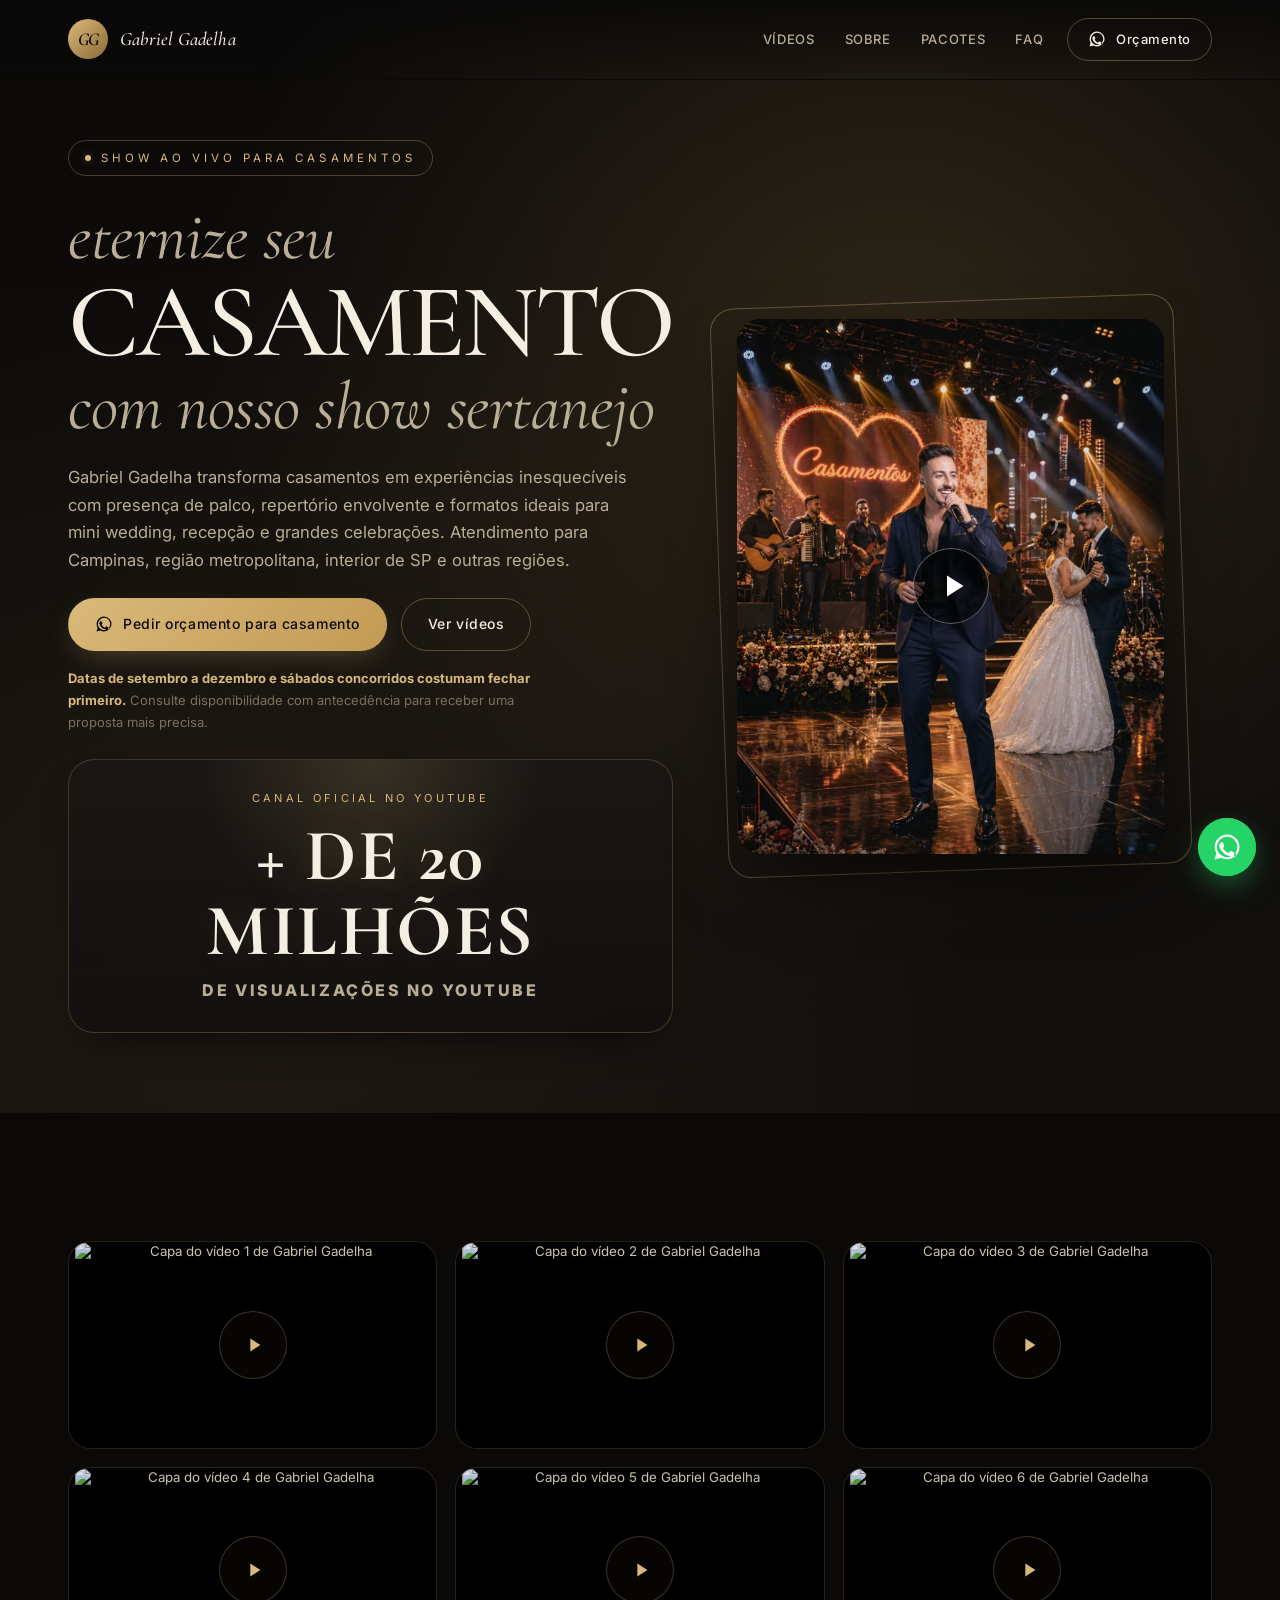
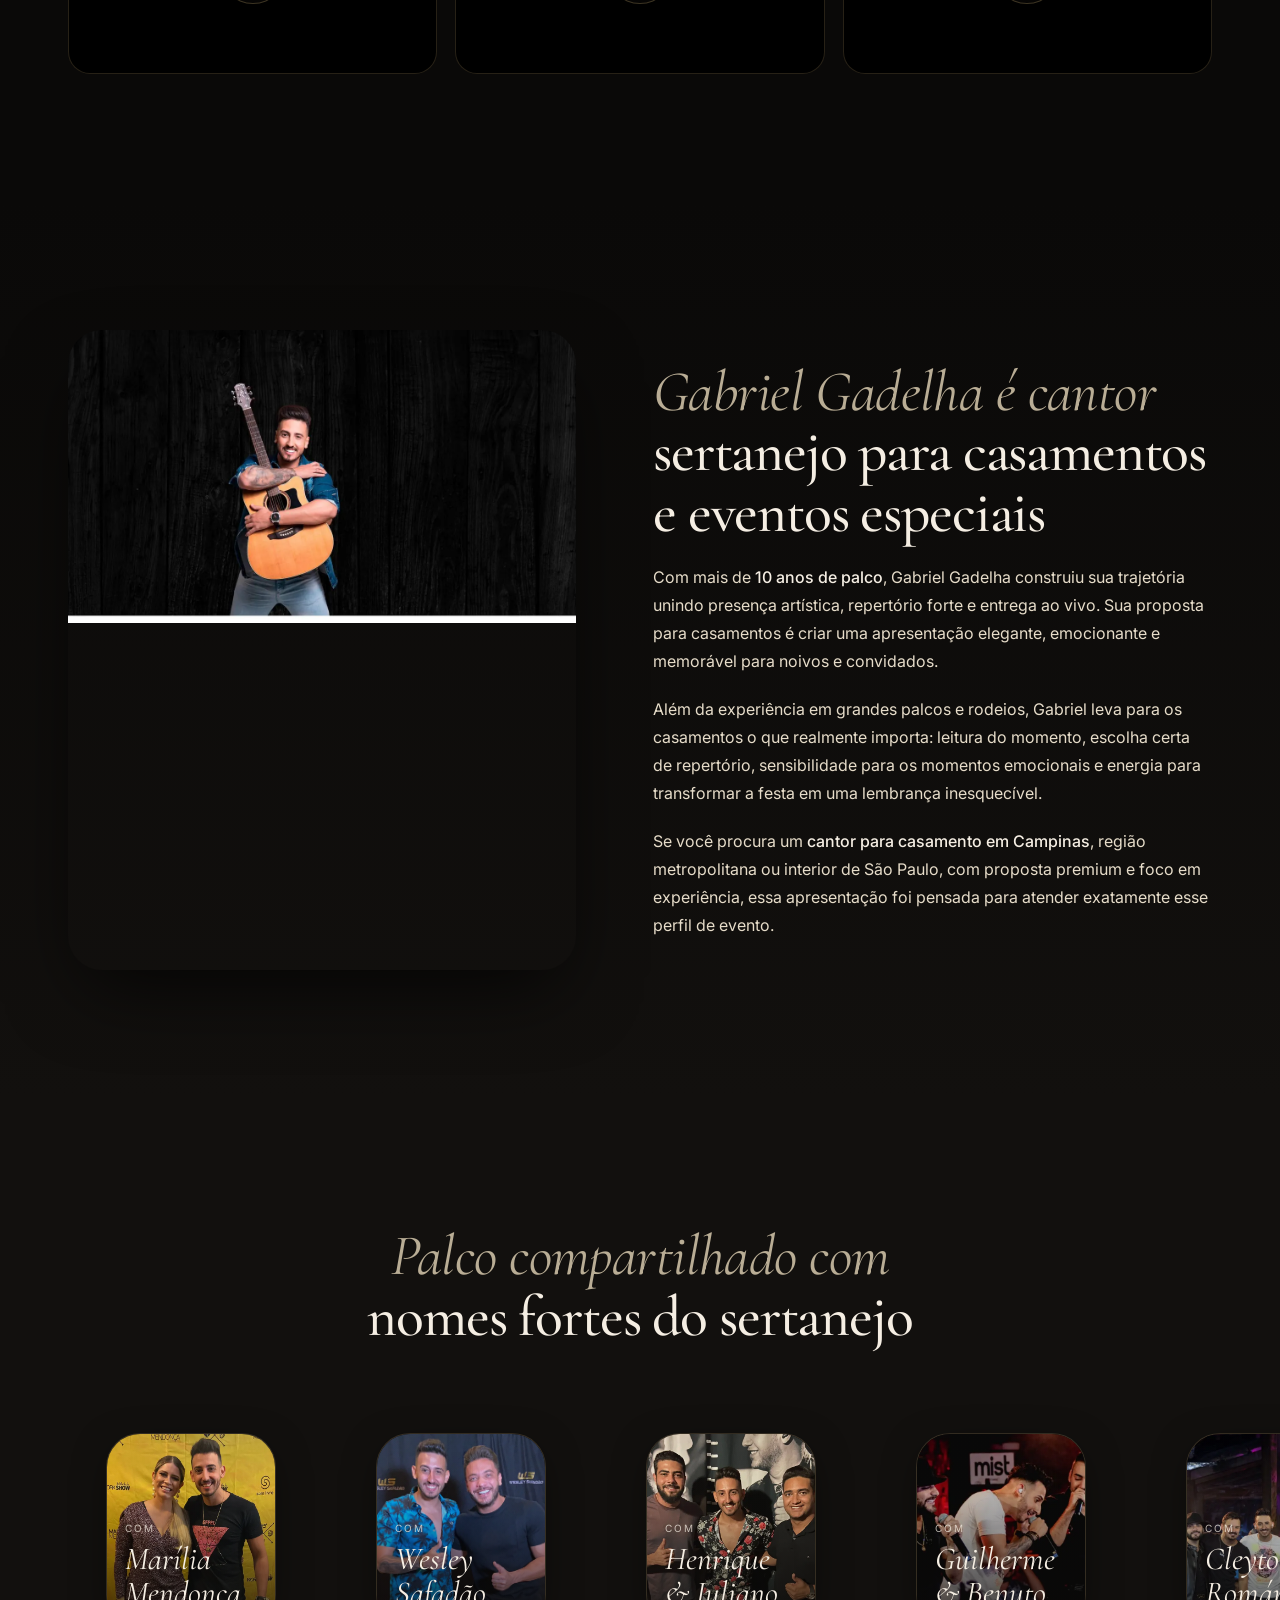
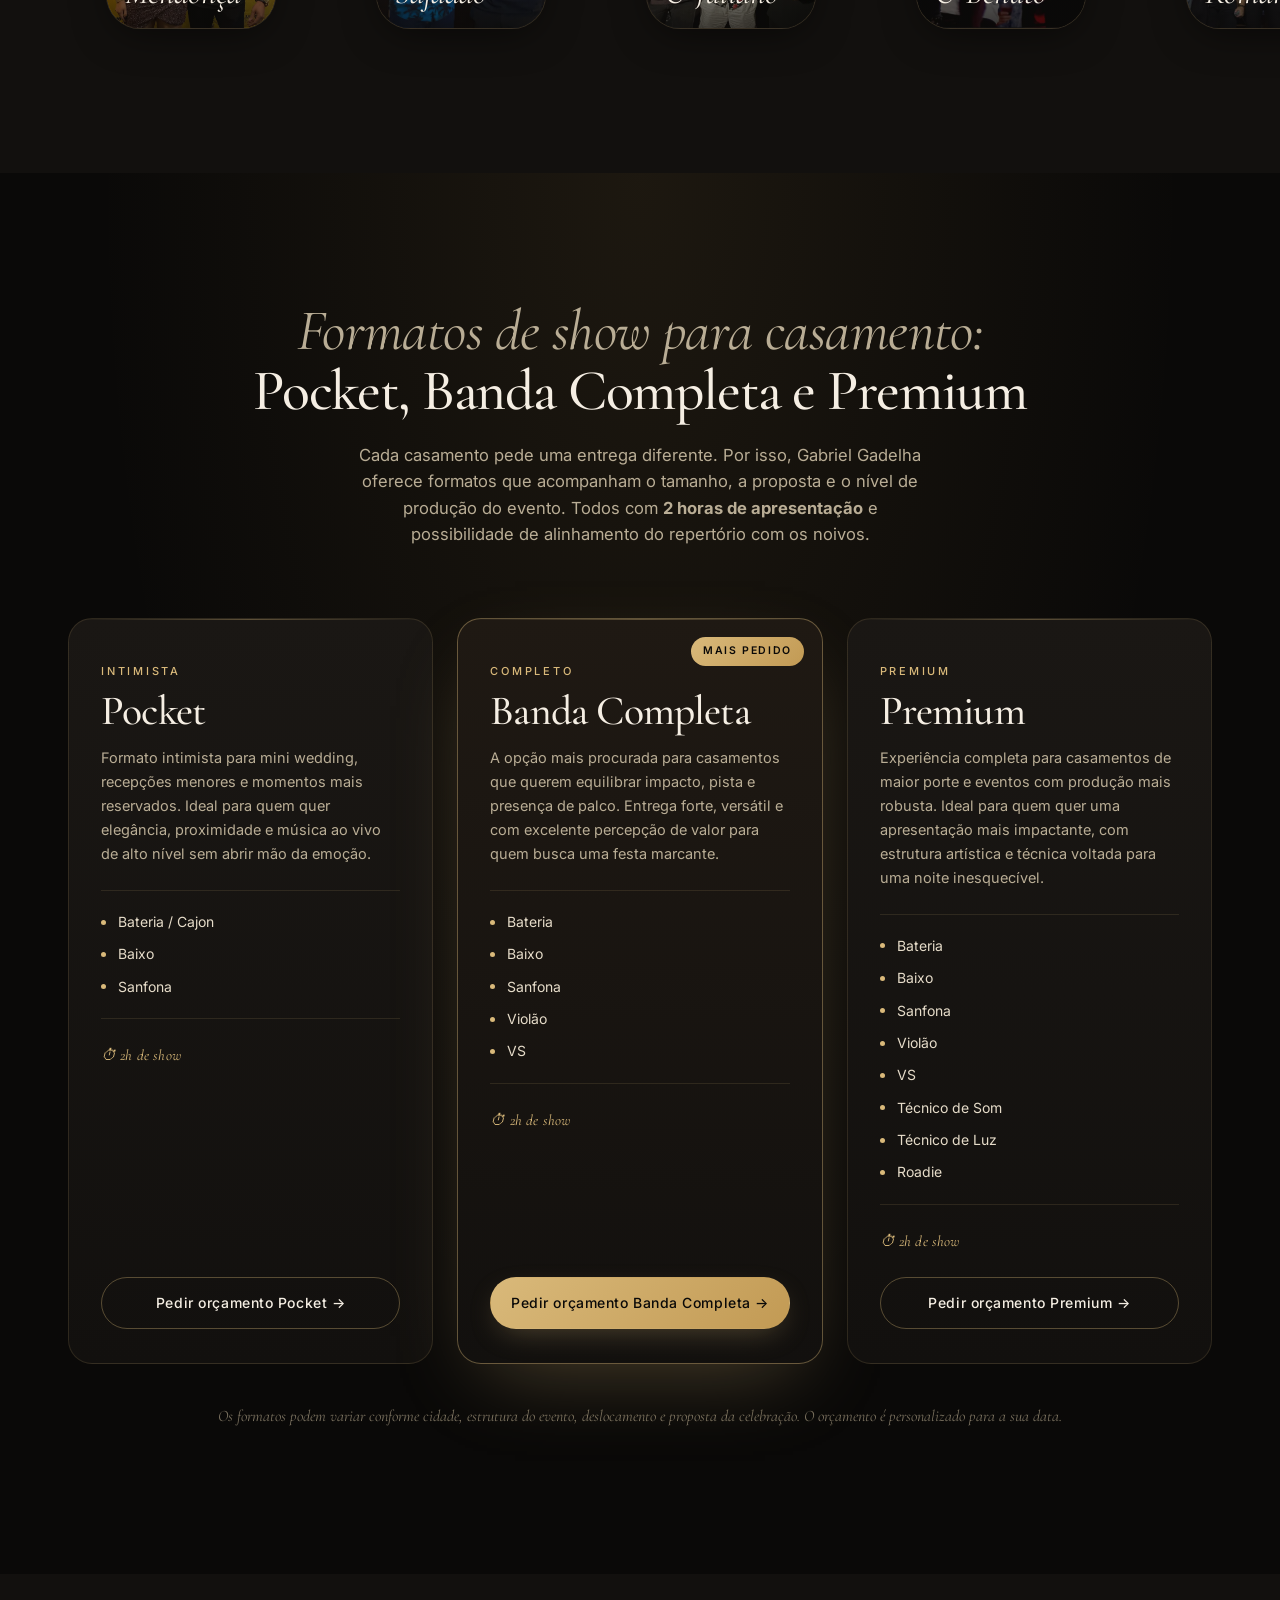
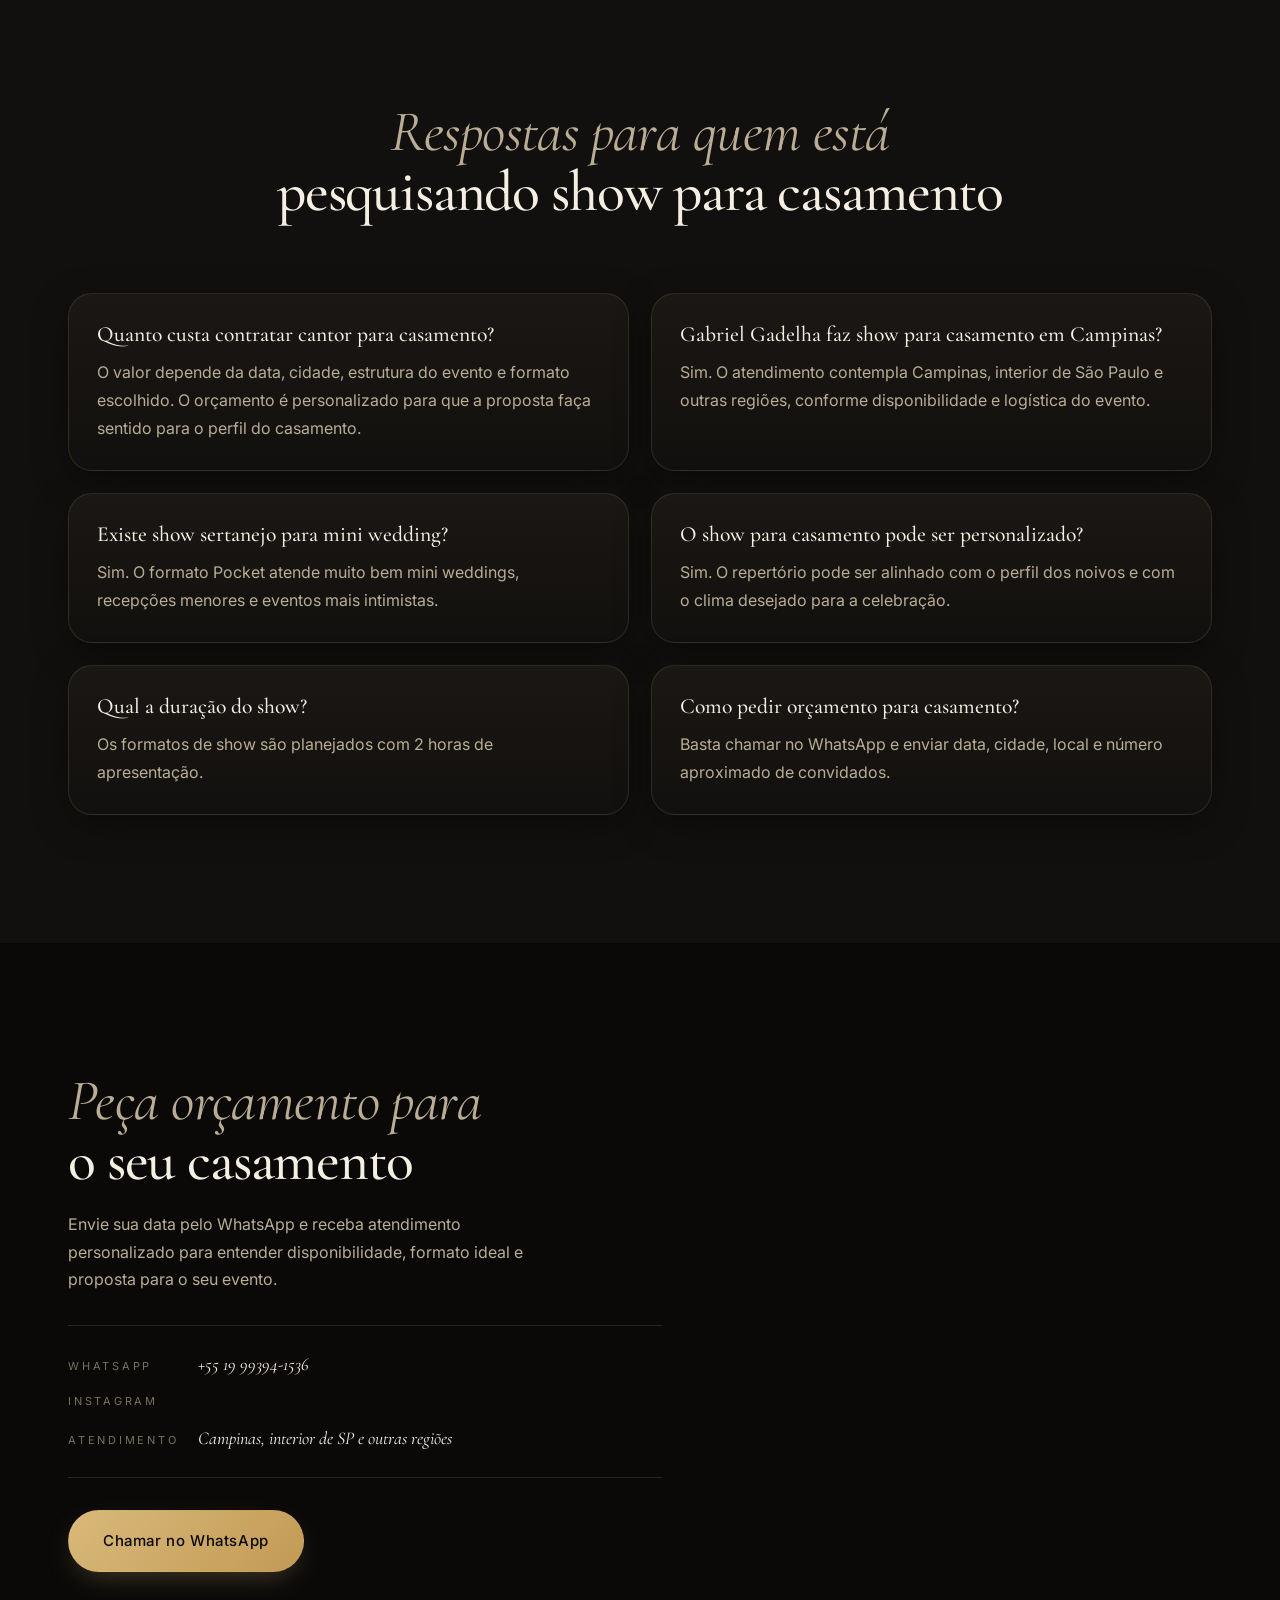
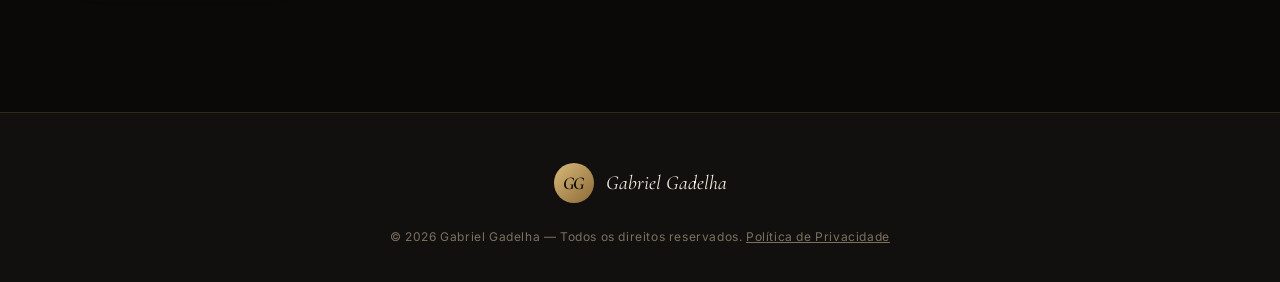
==== commit 6a855a89: "Add files via upload" ====
--- a/index.html
+++ b/index.html
@@ -707,6 +707,33 @@
       background: #000 !important;
     }
     .hero-video.is-playing .hero-video-placeholder { display: none !important; }
+
+    .hero-video { cursor: pointer !important; }
+    .hero-play-overlay {
+      position: absolute !important;
+      left: 50% !important;
+      top: 50% !important;
+      width: 76px !important;
+      height: 76px !important;
+      border-radius: 999px !important;
+      transform: translate(-50%, -50%) !important;
+      display: inline-flex !important;
+      align-items: center !important;
+      justify-content: center !important;
+      background: rgba(0, 0, 0, .58) !important;
+      border: 1px solid rgba(255,255,255,.35) !important;
+      box-shadow: 0 18px 45px rgba(0,0,0,.45) !important;
+      color: #fff !important;
+      pointer-events: none !important;
+      z-index: 3 !important;
+    }
+    .hero-play-overlay svg {
+      width: 36px !important;
+      height: 36px !important;
+      margin-left: 4px !important;
+      fill: currentColor !important;
+    }
+    .hero-video.is-playing .hero-play-overlay { display: none !important; }
     .hero-video iframe {
       width: 100% !important;
       height: 100% !important;
@@ -747,7 +774,7 @@
   }
 }
 </script>
-<link rel="preload" as="image" href="/assets/images/casamento-senhores.webp" fetchpriority="high" type="image/webp">
+<link rel="preload" as="image" href="/assets/images/gabriel-hero.webp" fetchpriority="high" type="image/webp">
 <link rel="canonical" href="https://gabrielgadelhacantor.com/" />
 </head>
 <body>
@@ -815,21 +842,21 @@
       <div class="hero-photo-wrap">
         <div class="hero-frame"></div>
 
-        <button class="hero-sound-btn" id="heroSoundBtn" type="button">
-          ASSISTIR COM ÁUDIO
-        </button>
-
-        <div class="hero-video" id="heroVideoWrap">
+
+        <div class="hero-video" id="heroVideoWrap" role="button" tabindex="0" aria-label="Reproduzir vídeo de Gabriel Gadelha">
           <img
             class="hero-video-placeholder"
-            src="/assets/images/casamento-senhores.webp"
-            alt="Gabriel Gadelha ao vivo em show para casamento"
+            src="/assets/images/casamento-palco-correto.webp"
+            alt="Gabriel Gadelha ao vivo em show"
             width="840"
             height="1456"
             loading="eager"
             decoding="async"
             fetchpriority="high"
           >
+          <span class="hero-play-overlay" aria-hidden="true">
+            <svg viewBox="0 0 24 24" focusable="false"><path d="M8 5v14l11-7z"></path></svg>
+          </span>
         </div>
       </div>
     </div>
@@ -837,7 +864,7 @@
 </section>
 
   <section class="section experiencia" id="experiencia"><div class="container"><div class="shorts-grid yt-showcase-grid"><article class="short-card yt-showcase-card reveal"><button class="yt-showcase-trigger" type="button" data-youtube-id="b0_z5yUthmI" data-video-title="Vídeo 1" aria-label="Assistir vídeo 1"><img class="yt-showcase-thumb" src="https://i.ytimg.com/vi/b0_z5yUthmI/hqdefault.jpg" alt="Capa do vídeo 1 de Gabriel Gadelha" loading="lazy" /><span class="yt-showcase-play" aria-hidden="true"><svg viewBox="0 0 24 24"><path d="M8 5v14l11-7z"></path></svg></span></button></article><article class="short-card yt-showcase-card reveal"><button class="yt-showcase-trigger" type="button" data-youtube-id="b_WnRmVPS00" data-video-title="Vídeo 2" aria-label="Assistir vídeo 2"><img class="yt-showcase-thumb" src="https://i.ytimg.com/vi/b_WnRmVPS00/hqdefault.jpg" alt="Capa do vídeo 2 de Gabriel Gadelha" loading="lazy" /><span class="yt-showcase-play" aria-hidden="true"><svg viewBox="0 0 24 24"><path d="M8 5v14l11-7z"></path></svg></span></button></article><article class="short-card yt-showcase-card reveal"><button class="yt-showcase-trigger" type="button" data-youtube-id="p3lRNXTmpew" data-video-title="Vídeo 3" aria-label="Assistir vídeo 3"><img class="yt-showcase-thumb" src="https://i.ytimg.com/vi/p3lRNXTmpew/hqdefault.jpg" alt="Capa do vídeo 3 de Gabriel Gadelha" loading="lazy" /><span class="yt-showcase-play" aria-hidden="true"><svg viewBox="0 0 24 24"><path d="M8 5v14l11-7z"></path></svg></span></button></article><article class="short-card yt-showcase-card reveal"><button class="yt-showcase-trigger" type="button" data-youtube-id="nskW2NeJgp0" data-video-title="Vídeo 4" aria-label="Assistir vídeo 4"><img class="yt-showcase-thumb" src="https://i.ytimg.com/vi/nskW2NeJgp0/hqdefault.jpg" alt="Capa do vídeo 4 de Gabriel Gadelha" loading="lazy" /><span class="yt-showcase-play" aria-hidden="true"><svg viewBox="0 0 24 24"><path d="M8 5v14l11-7z"></path></svg></span></button></article><article class="short-card yt-showcase-card reveal"><button class="yt-showcase-trigger" type="button" data-youtube-id="koCvq_mlAoo" data-video-title="Vídeo 5" aria-label="Assistir vídeo 5"><img class="yt-showcase-thumb" src="https://i.ytimg.com/vi/koCvq_mlAoo/hqdefault.jpg" alt="Capa do vídeo 5 de Gabriel Gadelha" loading="lazy" /><span class="yt-showcase-play" aria-hidden="true"><svg viewBox="0 0 24 24"><path d="M8 5v14l11-7z"></path></svg></span></button></article><article class="short-card yt-showcase-card reveal"><button class="yt-showcase-trigger" type="button" data-youtube-id="ohLu_Dm8k5A" data-video-title="Vídeo 6" aria-label="Assistir vídeo 6"><img class="yt-showcase-thumb" src="https://i.ytimg.com/vi/ohLu_Dm8k5A/hqdefault.jpg" alt="Capa do vídeo 6 de Gabriel Gadelha" loading="lazy" /><span class="yt-showcase-play" aria-hidden="true"><svg viewBox="0 0 24 24"><path d="M8 5v14l11-7z"></path></svg></span></button></article></div></div></section>
-  <section class="section sobre" id="sobre"><div class="container sobre-grid"><div class="sobre-img sobre-img--single reveal"><div class="sobre-img-main sobre-img-main--single"><img src="/assets/images/casamento-senhores.webp" alt="Gabriel Gadelha cantando em casamento" width="840" height="1456" loading="lazy" decoding="async"></div></div><div class="sobre-text reveal reveal-delay">
+  <section class="section sobre" id="sobre"><div class="container sobre-grid"><div class="sobre-img sobre-img--single reveal"><div class="sobre-img-main sobre-img-main--single"><img src="/assets/images/gabriel-hero.webp" alt="Gabriel Gadelha com violão" width="900" height="600" loading="lazy" decoding="async"></div></div><div class="sobre-text reveal reveal-delay">
 <h2 class="section-title"><span class="italic serif">Gabriel Gadelha é cantor</span><br /><span class="display">sertanejo para casamentos e eventos especiais</span></h2><div class="sobre-copy"><p>Com mais de <strong>10 anos de palco</strong>, Gabriel Gadelha construiu sua trajetória unindo presença artística, repertório forte e entrega ao vivo. Sua proposta para casamentos é criar uma apresentação elegante, emocionante e memorável para noivos e convidados.</p><p>Além da experiência em grandes palcos e rodeios, Gabriel leva para os casamentos o que realmente importa: leitura do momento, escolha certa de repertório, sensibilidade para os momentos emocionais e energia para transformar a festa em uma lembrança inesquecível.</p><p>Se você procura um <strong>cantor para casamento em Campinas</strong>, região metropolitana ou interior de São Paulo, com proposta premium e foco em experiência, essa apresentação foi pensada para atender exatamente esse perfil de evento.</p></div>
 </div></div></section>
   <section class="section autoridade"><div class="container"><header class="section-head centered reveal">
@@ -900,10 +927,9 @@
       });
 
       const heroVideoId = '3U183bGOk74';
-      const heroSoundBtn = document.getElementById('heroSoundBtn');
       const heroVideoWrap = document.getElementById('heroVideoWrap') || document.querySelector('.hero-video');
       const heroPlaceholderHtml = heroVideoWrap ? heroVideoWrap.innerHTML : '';
-      let heroSoundOn = false;
+      let heroVideoOn = false;
 
       const buildHeroSrc = (withSound = true) => {
         const mute = withSound ? 0 : 1;
@@ -913,7 +939,7 @@
 
       const setHeroState = (withSound) => {
         if (!heroVideoWrap) return;
-        heroSoundOn = withSound;
+        heroVideoOn = withSound;
 
         if (withSound) {
           heroVideoWrap.classList.add('is-playing');
@@ -933,10 +959,6 @@
           heroVideoWrap.innerHTML = heroPlaceholderHtml;
         }
 
-        if (heroSoundBtn) {
-          heroSoundBtn.classList.toggle('is-active', withSound);
-          heroSoundBtn.textContent = withSound ? 'DESATIVAR ÁUDIO' : 'ASSISTIR COM ÁUDIO';
-        }
       };
 
       const showcaseCards = Array.from(document.querySelectorAll('.yt-showcase-card'));
@@ -964,11 +986,20 @@
         if (!keepHero) setHeroState(false);
       };
 
-      heroSoundBtn?.addEventListener('click', (event) => {
+      heroVideoWrap?.addEventListener('click', (event) => {
+        if (heroVideoOn) return;
         event.preventDefault();
         event.stopPropagation();
         stopOtherPlayers(null, true);
-        setHeroState(!heroSoundOn);
+        setHeroState(true);
+      });
+
+      heroVideoWrap?.addEventListener('keydown', (event) => {
+        if (heroVideoOn) return;
+        if (event.key !== 'Enter' && event.key !== ' ') return;
+        event.preventDefault();
+        stopOtherPlayers(null, true);
+        setHeroState(true);
       });
 
       document.addEventListener('click', (event) => {
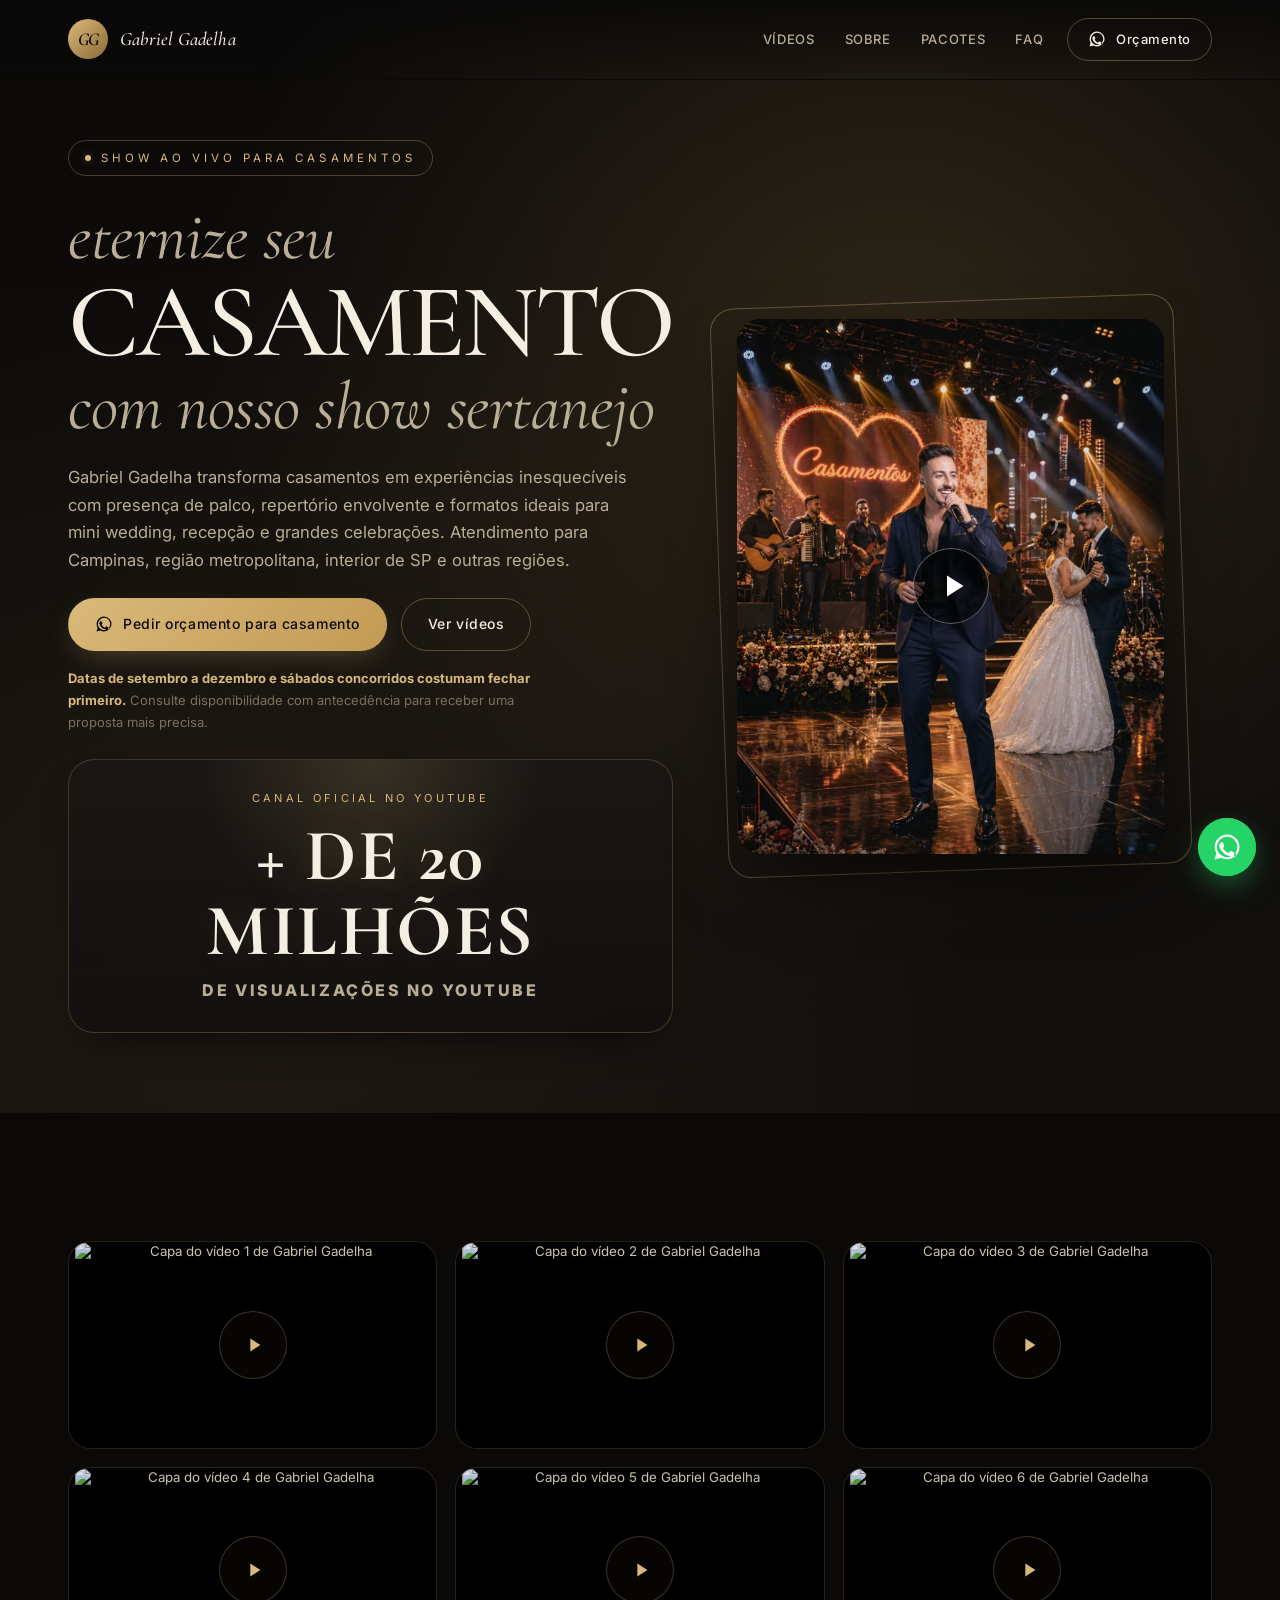
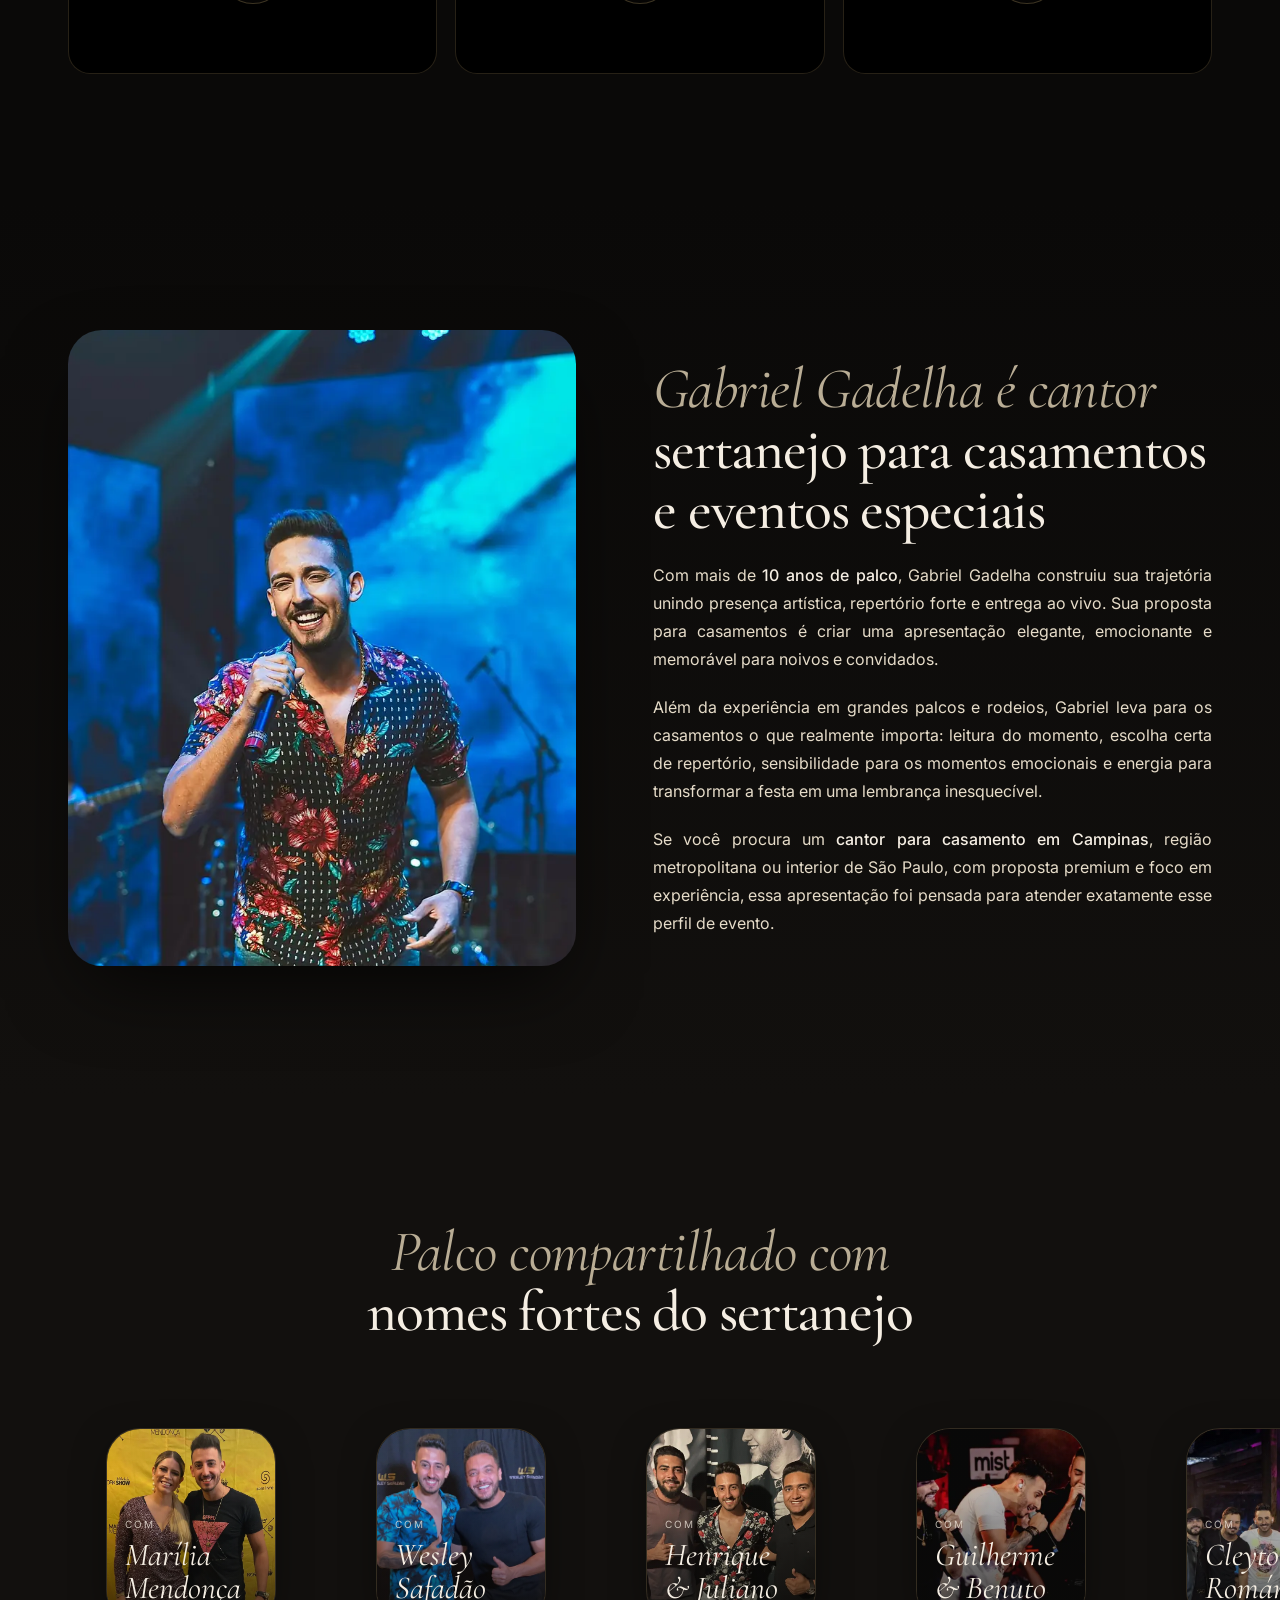
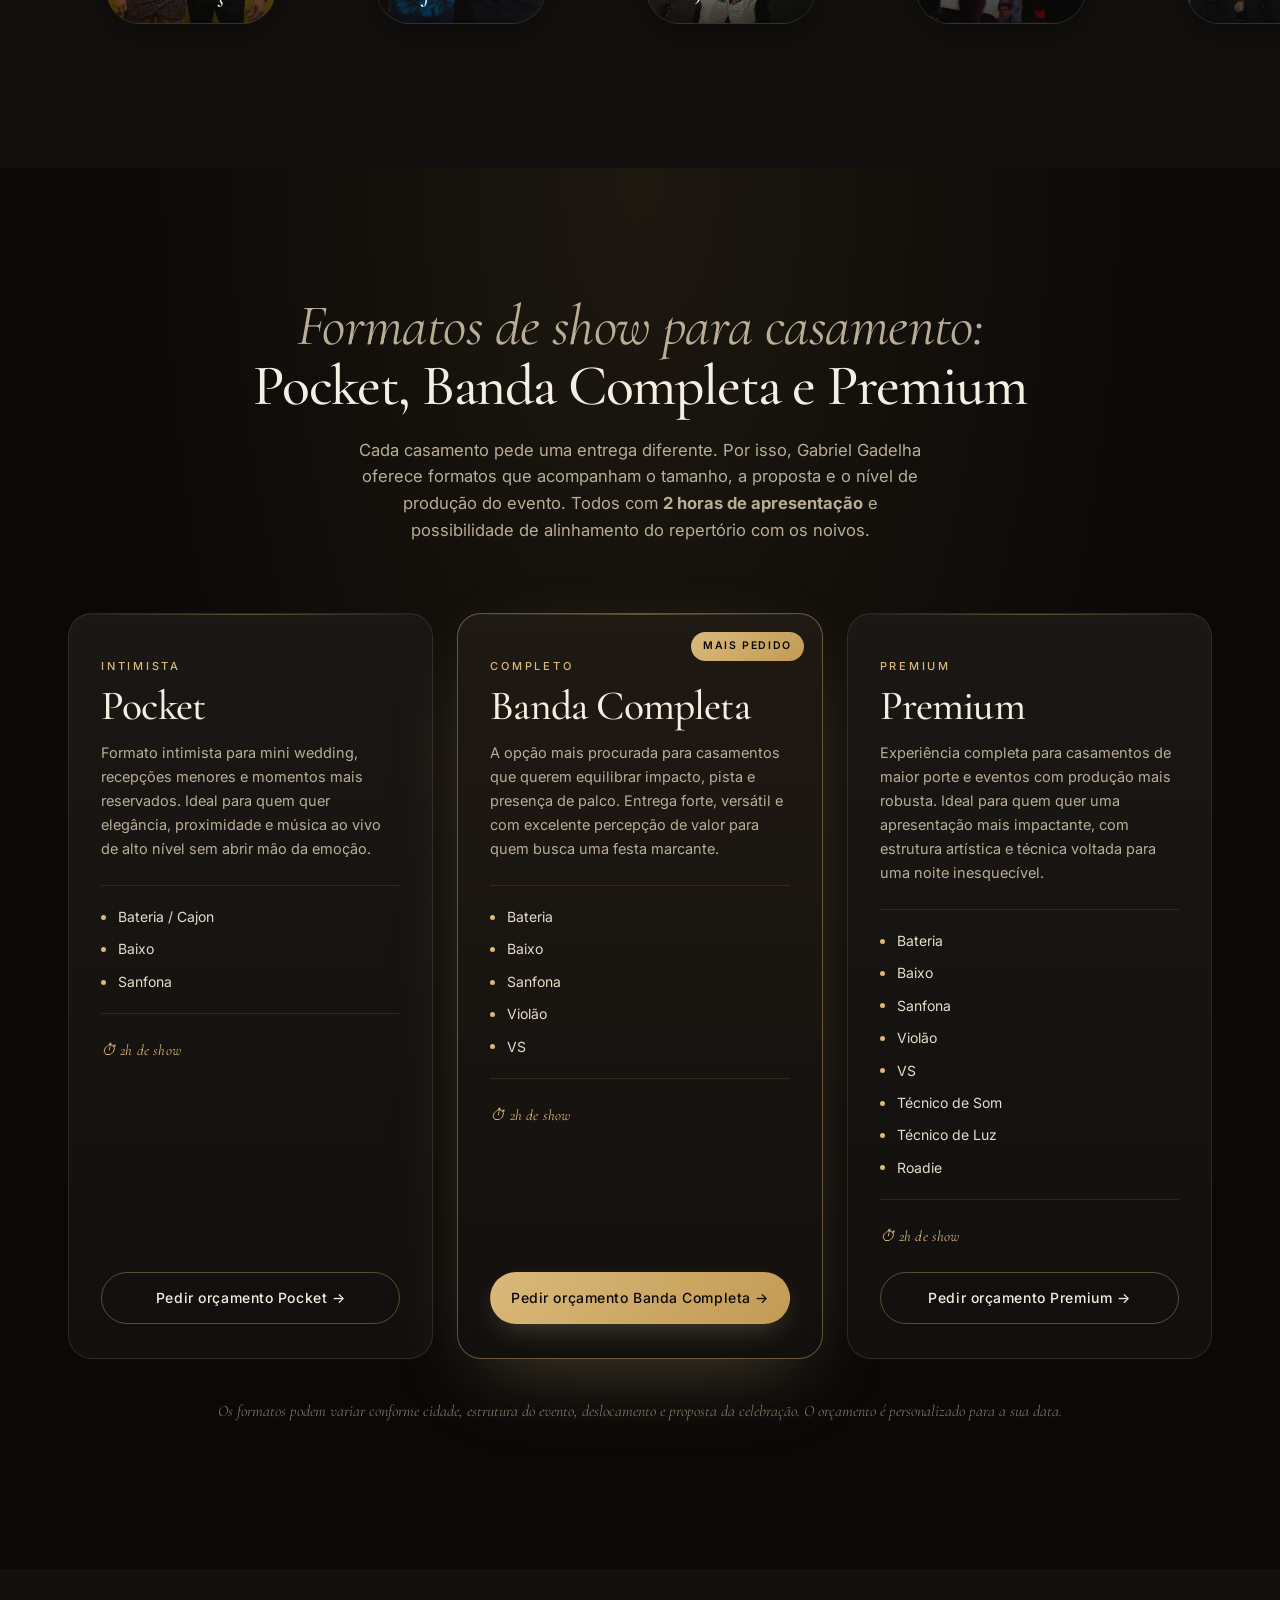
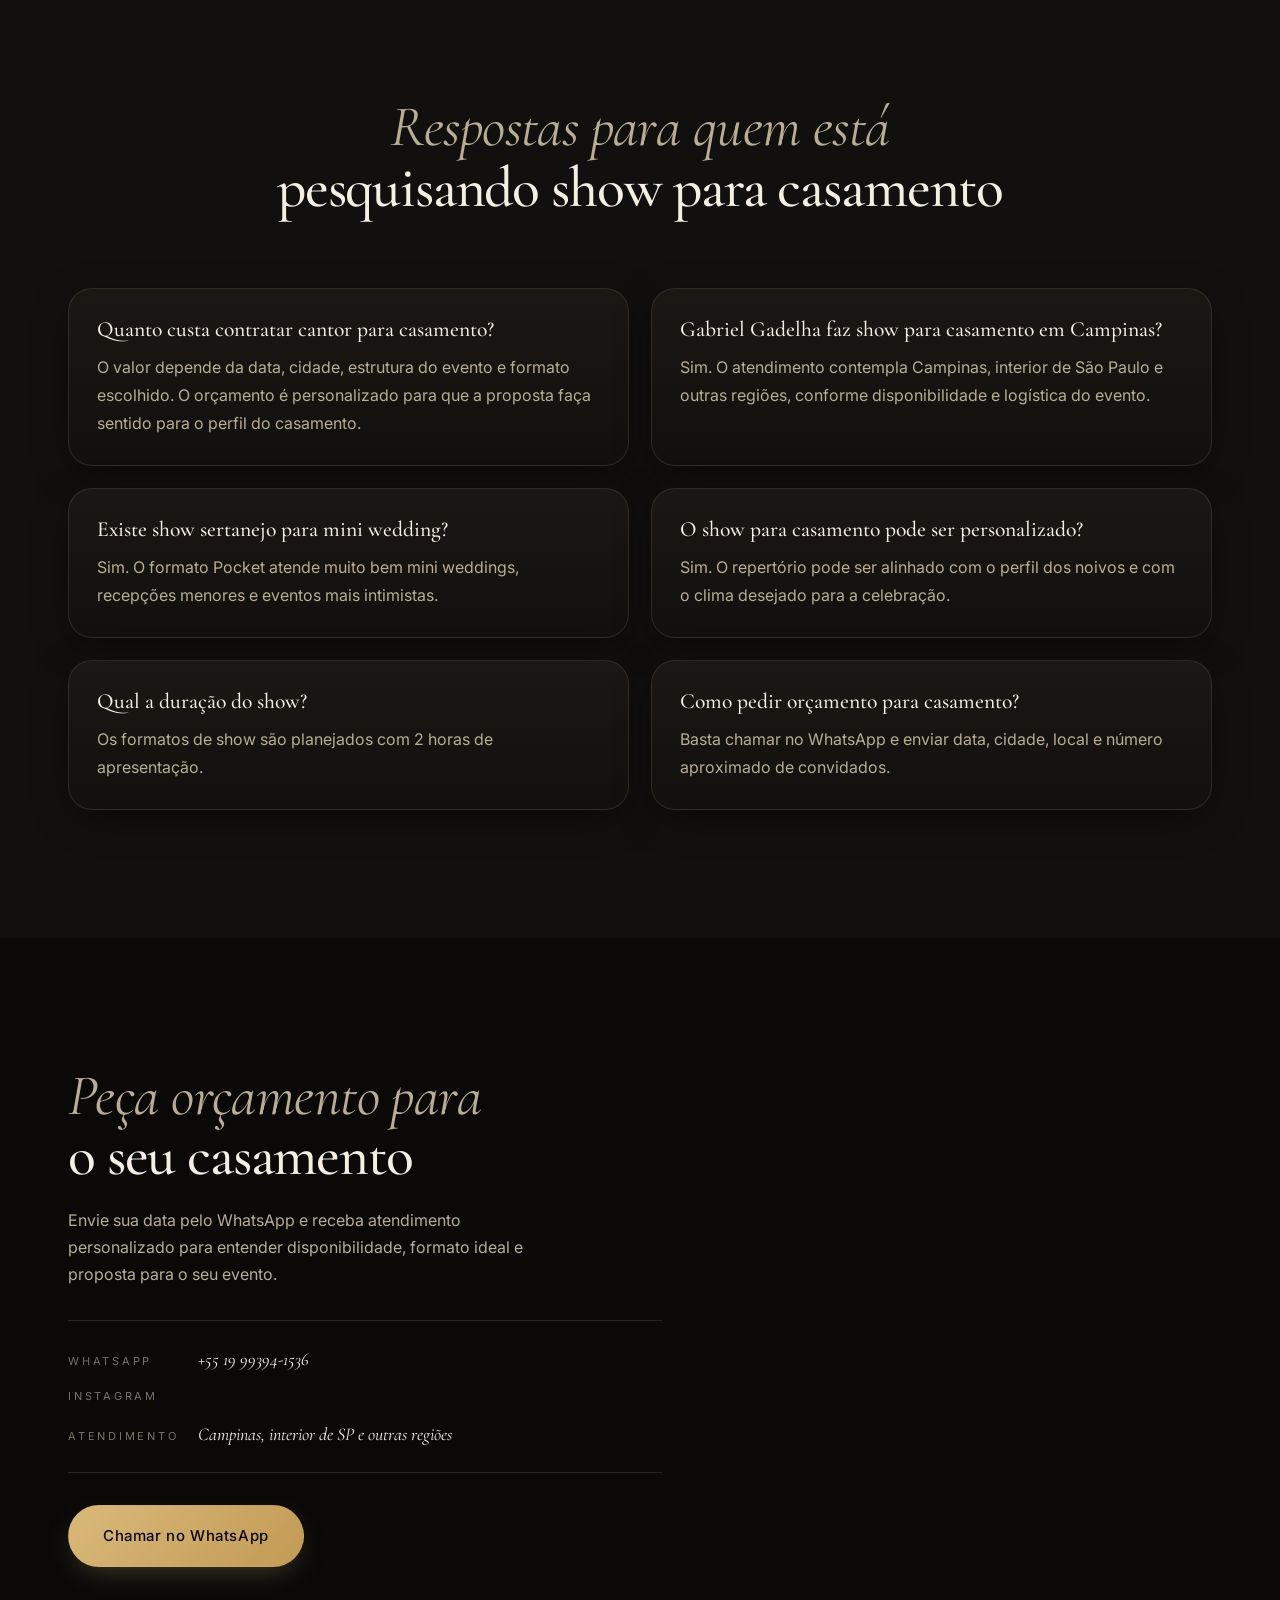
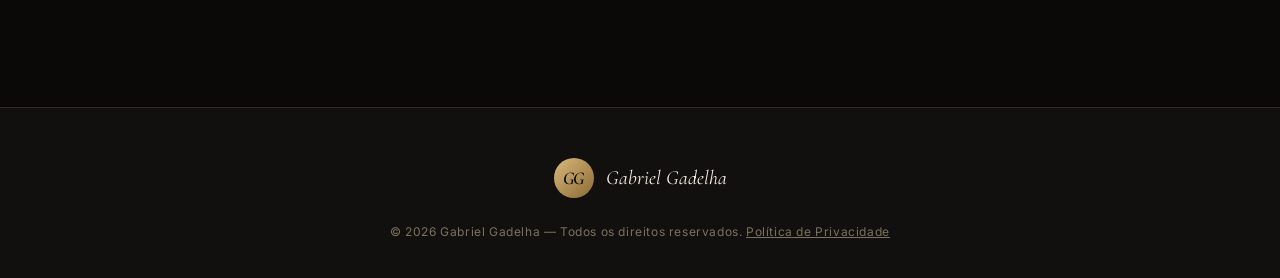
==== commit 7bc11a72: "Add files via upload" ====
--- a/index.html
+++ b/index.html
@@ -864,7 +864,7 @@
 </section>
 
   <section class="section experiencia" id="experiencia"><div class="container"><div class="shorts-grid yt-showcase-grid"><article class="short-card yt-showcase-card reveal"><button class="yt-showcase-trigger" type="button" data-youtube-id="b0_z5yUthmI" data-video-title="Vídeo 1" aria-label="Assistir vídeo 1"><img class="yt-showcase-thumb" src="https://i.ytimg.com/vi/b0_z5yUthmI/hqdefault.jpg" alt="Capa do vídeo 1 de Gabriel Gadelha" loading="lazy" /><span class="yt-showcase-play" aria-hidden="true"><svg viewBox="0 0 24 24"><path d="M8 5v14l11-7z"></path></svg></span></button></article><article class="short-card yt-showcase-card reveal"><button class="yt-showcase-trigger" type="button" data-youtube-id="b_WnRmVPS00" data-video-title="Vídeo 2" aria-label="Assistir vídeo 2"><img class="yt-showcase-thumb" src="https://i.ytimg.com/vi/b_WnRmVPS00/hqdefault.jpg" alt="Capa do vídeo 2 de Gabriel Gadelha" loading="lazy" /><span class="yt-showcase-play" aria-hidden="true"><svg viewBox="0 0 24 24"><path d="M8 5v14l11-7z"></path></svg></span></button></article><article class="short-card yt-showcase-card reveal"><button class="yt-showcase-trigger" type="button" data-youtube-id="p3lRNXTmpew" data-video-title="Vídeo 3" aria-label="Assistir vídeo 3"><img class="yt-showcase-thumb" src="https://i.ytimg.com/vi/p3lRNXTmpew/hqdefault.jpg" alt="Capa do vídeo 3 de Gabriel Gadelha" loading="lazy" /><span class="yt-showcase-play" aria-hidden="true"><svg viewBox="0 0 24 24"><path d="M8 5v14l11-7z"></path></svg></span></button></article><article class="short-card yt-showcase-card reveal"><button class="yt-showcase-trigger" type="button" data-youtube-id="nskW2NeJgp0" data-video-title="Vídeo 4" aria-label="Assistir vídeo 4"><img class="yt-showcase-thumb" src="https://i.ytimg.com/vi/nskW2NeJgp0/hqdefault.jpg" alt="Capa do vídeo 4 de Gabriel Gadelha" loading="lazy" /><span class="yt-showcase-play" aria-hidden="true"><svg viewBox="0 0 24 24"><path d="M8 5v14l11-7z"></path></svg></span></button></article><article class="short-card yt-showcase-card reveal"><button class="yt-showcase-trigger" type="button" data-youtube-id="koCvq_mlAoo" data-video-title="Vídeo 5" aria-label="Assistir vídeo 5"><img class="yt-showcase-thumb" src="https://i.ytimg.com/vi/koCvq_mlAoo/hqdefault.jpg" alt="Capa do vídeo 5 de Gabriel Gadelha" loading="lazy" /><span class="yt-showcase-play" aria-hidden="true"><svg viewBox="0 0 24 24"><path d="M8 5v14l11-7z"></path></svg></span></button></article><article class="short-card yt-showcase-card reveal"><button class="yt-showcase-trigger" type="button" data-youtube-id="ohLu_Dm8k5A" data-video-title="Vídeo 6" aria-label="Assistir vídeo 6"><img class="yt-showcase-thumb" src="https://i.ytimg.com/vi/ohLu_Dm8k5A/hqdefault.jpg" alt="Capa do vídeo 6 de Gabriel Gadelha" loading="lazy" /><span class="yt-showcase-play" aria-hidden="true"><svg viewBox="0 0 24 24"><path d="M8 5v14l11-7z"></path></svg></span></button></article></div></div></section>
-  <section class="section sobre" id="sobre"><div class="container sobre-grid"><div class="sobre-img sobre-img--single reveal"><div class="sobre-img-main sobre-img-main--single"><img src="/assets/images/gabriel-hero.webp" alt="Gabriel Gadelha com violão" width="900" height="600" loading="lazy" decoding="async"></div></div><div class="sobre-text reveal reveal-delay">
+  <section class="section sobre" id="sobre"><div class="container sobre-grid"><div class="sobre-img sobre-img--single reveal"><div class="sobre-img-main sobre-img-main--single"><img src="/assets/images/gabriel-sobre-palco.webp" alt="Gabriel Gadelha cantando ao vivo no palco" width="700" height="1050" loading="lazy" decoding="async"></div></div><div class="sobre-text reveal reveal-delay">
 <h2 class="section-title"><span class="italic serif">Gabriel Gadelha é cantor</span><br /><span class="display">sertanejo para casamentos e eventos especiais</span></h2><div class="sobre-copy"><p>Com mais de <strong>10 anos de palco</strong>, Gabriel Gadelha construiu sua trajetória unindo presença artística, repertório forte e entrega ao vivo. Sua proposta para casamentos é criar uma apresentação elegante, emocionante e memorável para noivos e convidados.</p><p>Além da experiência em grandes palcos e rodeios, Gabriel leva para os casamentos o que realmente importa: leitura do momento, escolha certa de repertório, sensibilidade para os momentos emocionais e energia para transformar a festa em uma lembrança inesquecível.</p><p>Se você procura um <strong>cantor para casamento em Campinas</strong>, região metropolitana ou interior de São Paulo, com proposta premium e foco em experiência, essa apresentação foi pensada para atender exatamente esse perfil de evento.</p></div>
 </div></div></section>
   <section class="section autoridade"><div class="container"><header class="section-head centered reveal">
--- a/src/styles/main.css
+++ b/src/styles/main.css
@@ -477,4 +477,37 @@
 @media (prefers-reduced-motion: reduce) {
   *, *::before, *::after { animation-duration: .01ms !important; transition-duration: .01ms !important; }
   .reveal { opacity: 1; transform: none; }
-}+}
+/* Ajuste seção Sobre — foto compacta e texto justificado */
+.sobre-img.sobre-img--single {
+  aspect-ratio: 4 / 5 !important;
+  max-width: 520px !important;
+}
+
+.sobre-img-main.sobre-img-main--single {
+  position: absolute !important;
+  inset: 0 !important;
+  min-height: 0 !important;
+  height: 100% !important;
+  background: transparent !important;
+}
+
+.sobre-img-main.sobre-img-main--single img {
+  width: 100% !important;
+  height: 100% !important;
+  object-fit: cover !important;
+  object-position: center 28% !important;
+  display: block !important;
+}
+
+.sobre-copy p {
+  text-align: justify !important;
+  text-justify: inter-word !important;
+}
+
+@media (max-width: 800px) {
+  .sobre-img.sobre-img--single {
+    max-width: 420px !important;
+    margin: 0 auto 32px !important;
+  }
+}
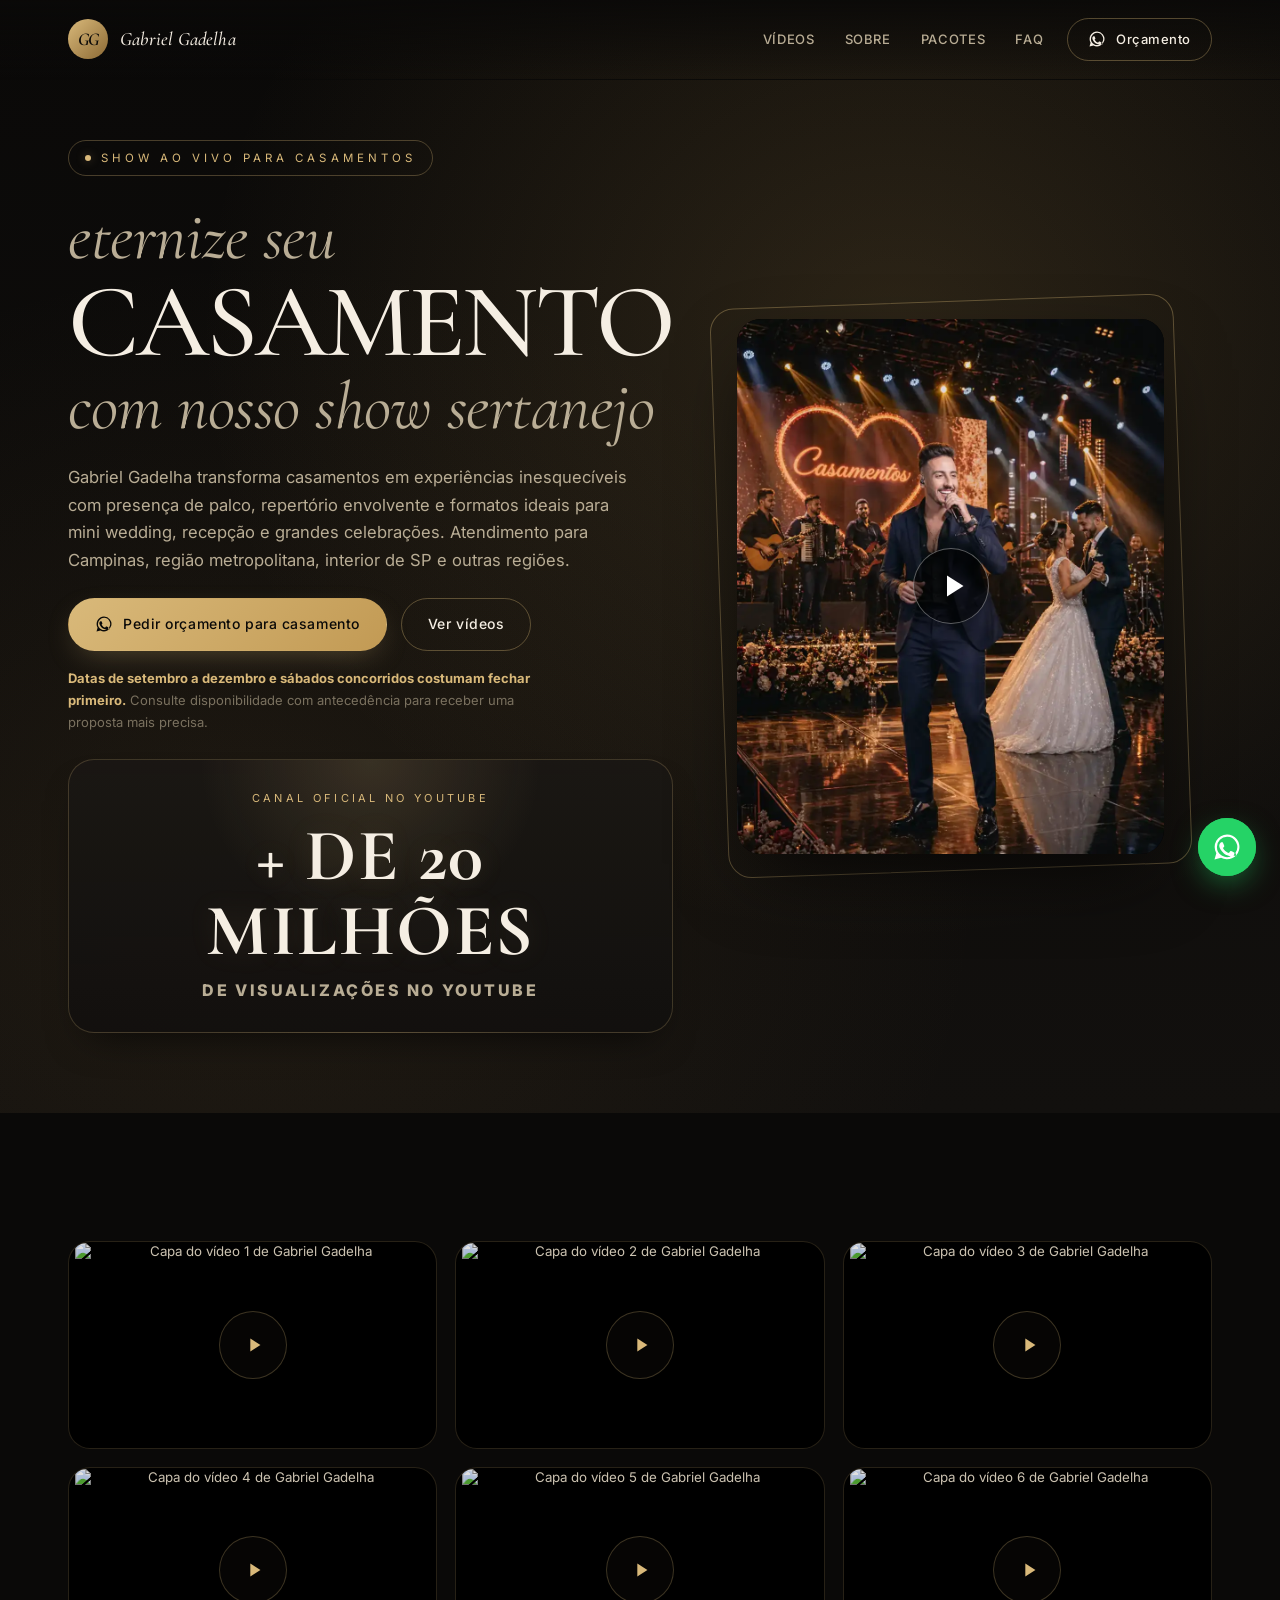
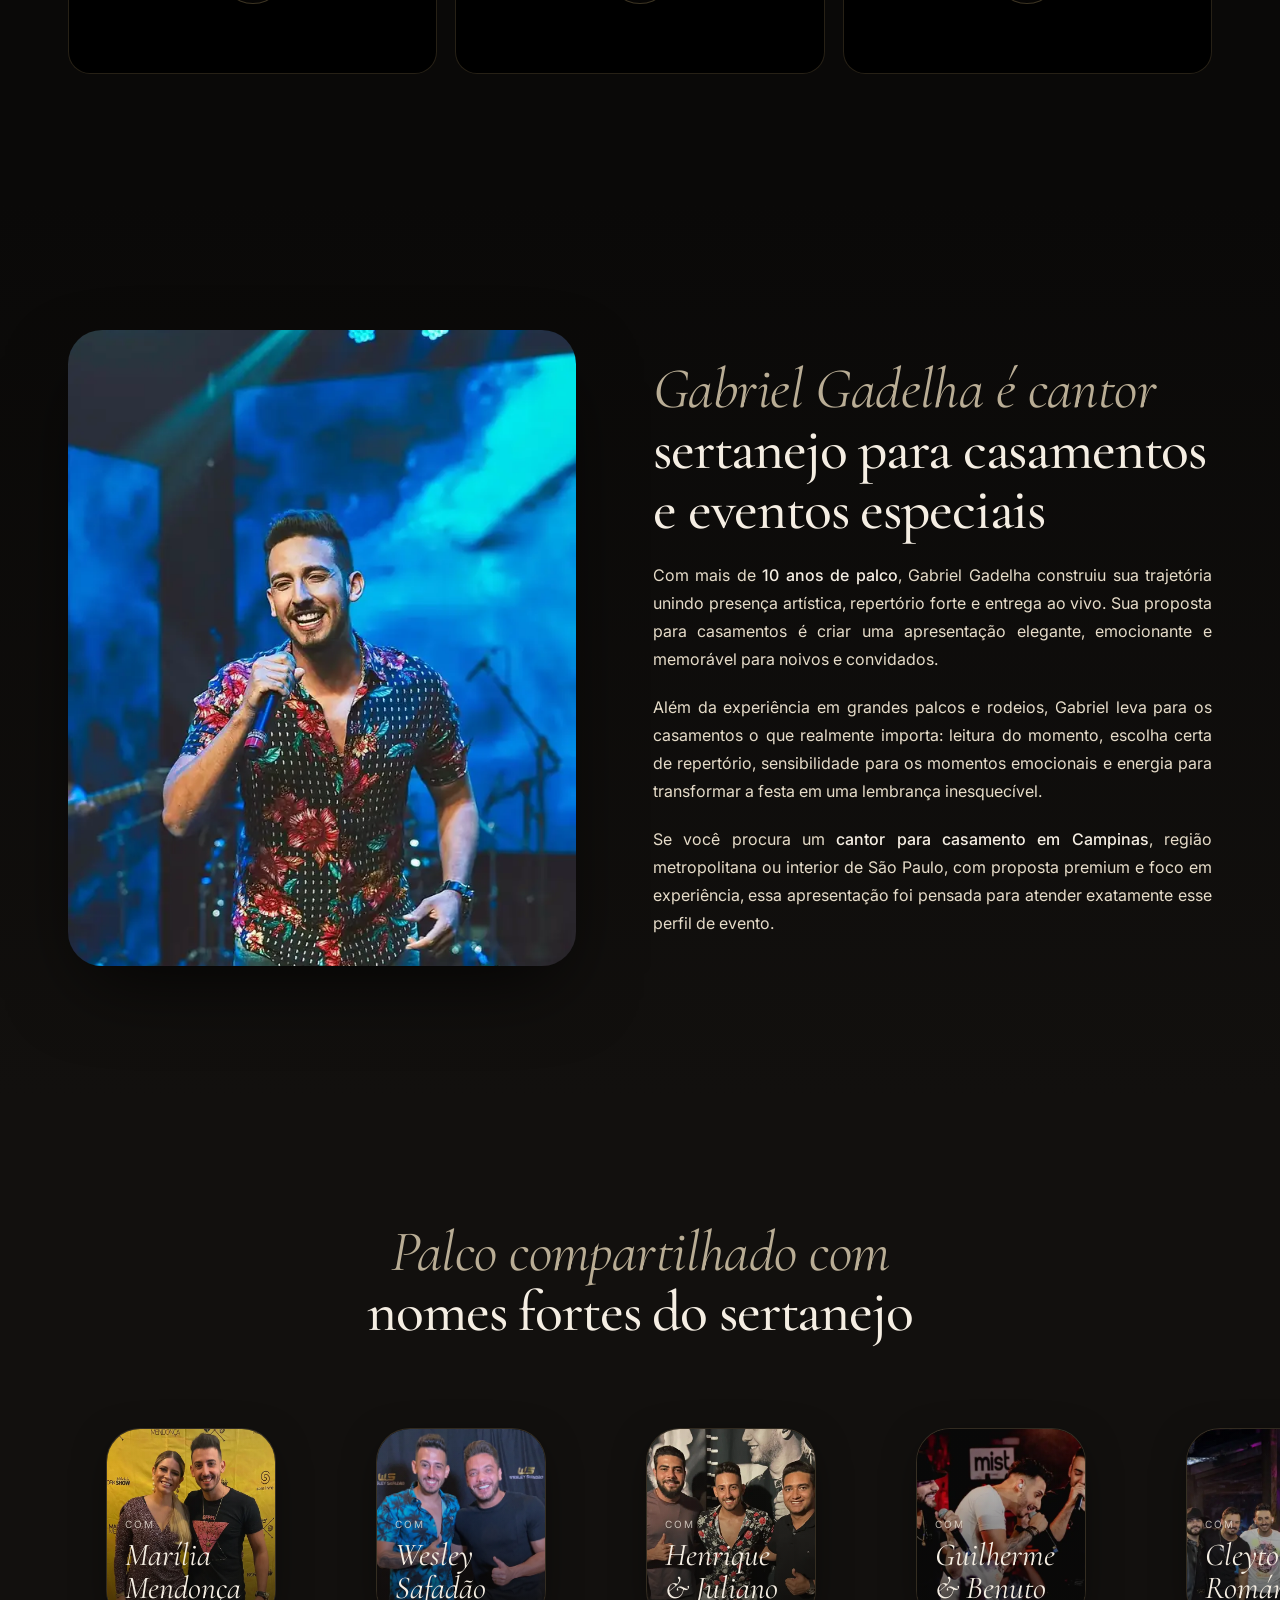
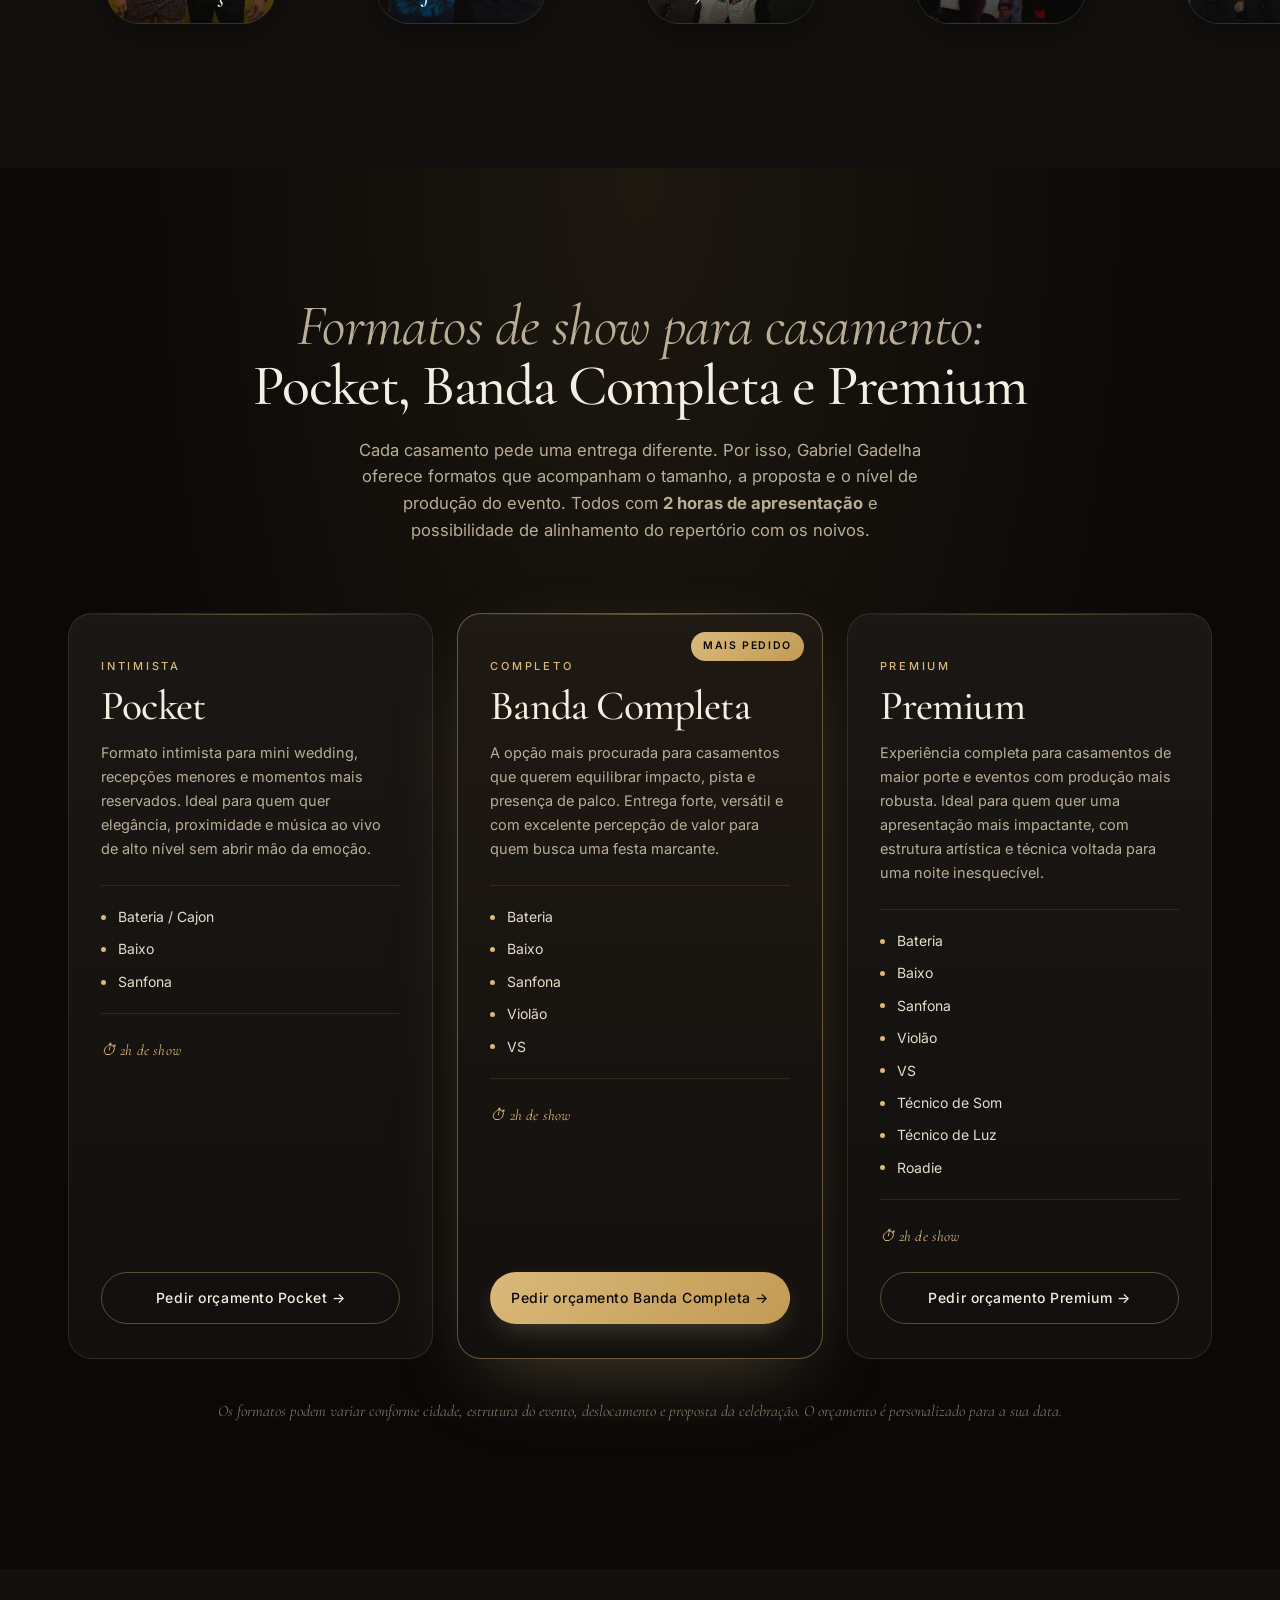
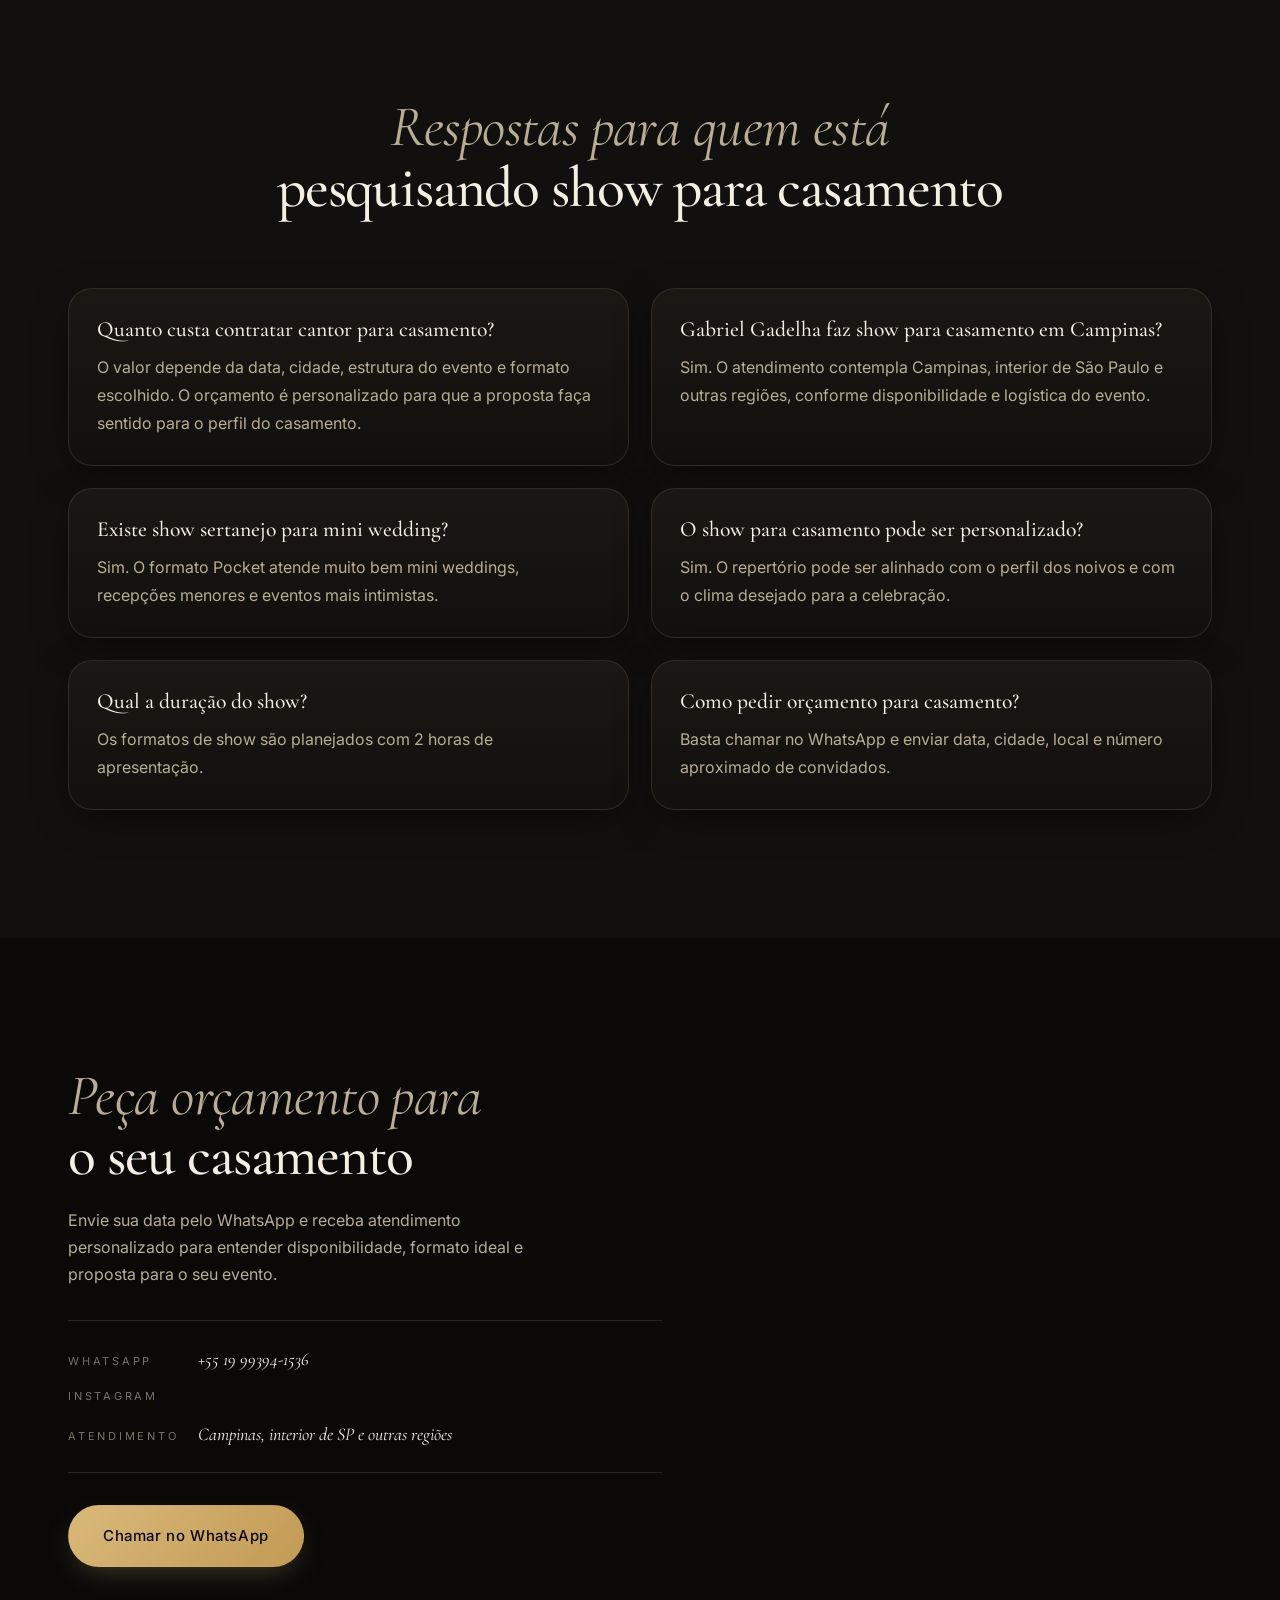
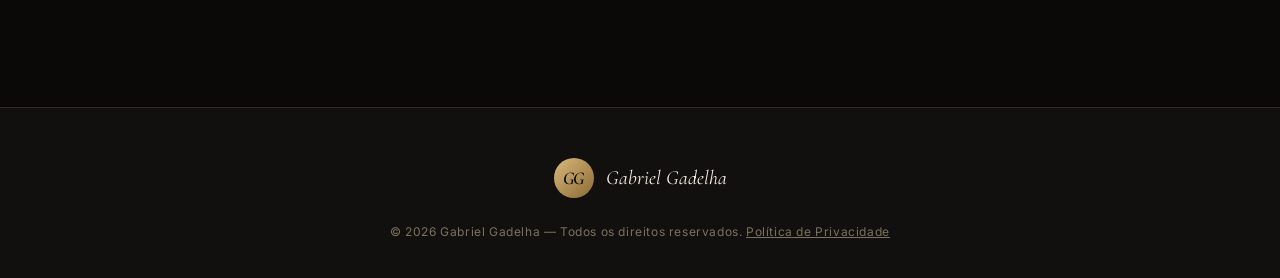
==== commit 5451c9a2: "Add files via upload" ====
--- a/index.html
+++ b/index.html
@@ -1,12 +1,22 @@
 <!DOCTYPE html>
 <html lang="pt-BR">
 <head>
-<!-- Google Tag Manager -->
-<script>(function(w,d,s,l,i){w[l]=w[l]||[];w[l].push({'gtm.start':
-new Date().getTime(),event:'gtm.js'});var f=d.getElementsByTagName(s)[0],
-j=d.createElement(s),dl=l!='dataLayer'?'&l='+l:'';j.async=true;j.src=
-'https://www.googletagmanager.com/gtm.js?id='+i+dl;f.parentNode.insertBefore(j,f);
-})(window,document,'script','dataLayer','GTM-5Z8QFW5B');</script>
+<!-- Google Tag Manager: carregamento otimizado -->
+<script>
+window.dataLayer = window.dataLayer || [];
+window.dataLayer.push({'gtm.start': new Date().getTime(), event: 'gtm.js'});
+(function(w,d,s,l,i){
+  var loaded=false;
+  function loadGTM(){
+    if(loaded) return; loaded=true;
+    var f=d.getElementsByTagName(s)[0], j=d.createElement(s), dl=l!='dataLayer'?'&l='+l:'';
+    j.async=true; j.src='https://www.googletagmanager.com/gtm.js?id='+i+dl;
+    f.parentNode.insertBefore(j,f);
+  }
+  w.addEventListener('load', function(){ setTimeout(loadGTM, 1200); }, {once:true});
+  w.__loadGTMNow = loadGTM;
+})(window,document,'script','dataLayer','GTM-5Z8QFW5B');
+</script>
 <!-- End Google Tag Manager -->
 
   <meta charset="UTF-8" />
@@ -29,9 +39,11 @@
   <link rel="icon" type="image/webp" href="./assets/images/gabriel-studio-02.webp" />
   <link rel="preconnect" href="https://fonts.googleapis.com" />
   <link rel="preconnect" href="https://fonts.gstatic.com" crossorigin />
-  <link href="https://fonts.googleapis.com/css2?family=Cormorant+Garamond:ital,wght@0,300;0,400;0,500;0,600;0,700;1,300;1,400&family=Inter:wght@300;400;500;600;700&display=swap" rel="stylesheet" />
-  <link rel="stylesheet" href="./src/styles/main.css?v=20260430-10" />
-  <link rel="stylesheet" href="./src/styles/youtube-inline-gallery.css?v=20260430-10" />
+  <link rel="preload" as="style" href="https://fonts.googleapis.com/css2?family=Cormorant+Garamond:ital,wght@0,300;0,400;0,500;0,600;0,700;1,300;1,400&family=Inter:wght@300;400;500;600;700&display=swap" onload="this.onload=null;this.rel='stylesheet'" />
+  <noscript><link href="https://fonts.googleapis.com/css2?family=Cormorant+Garamond:ital,wght@0,300;0,400;0,500;0,600;0,700;1,300;1,400&family=Inter:wght@300;400;500;600;700&display=swap" rel="stylesheet" /></noscript>
+  <link rel="stylesheet" href="./src/styles/main.css?v=20260501-2" />
+  <link rel="preload" as="style" href="./src/styles/youtube-inline-gallery.css?v=20260501-2" onload="this.onload=null;this.rel='stylesheet'" />
+  <noscript><link rel="stylesheet" href="./src/styles/youtube-inline-gallery.css?v=20260501-2" /></noscript>
 
   <style>
     .views-highlight {padding: 30px 30px 26px !important;}
@@ -774,7 +786,7 @@
   }
 }
 </script>
-<link rel="preload" as="image" href="/assets/images/gabriel-hero.webp" fetchpriority="high" type="image/webp">
+<link rel="preload" as="image" href="/assets/images/casamento-palco-correto.webp" fetchpriority="high" type="image/webp">
 <link rel="canonical" href="https://gabrielgadelhacantor.com/" />
 </head>
 <body>
@@ -784,6 +796,7 @@
 <!-- End Google Tag Manager (noscript) -->
 
   <header class="site-header" id="siteHeader"><div class="container header-inner"><a href="#top" class="brand" aria-label="Gabriel Gadelha — início"><span class="brand-mark">GG</span><span class="brand-name">Gabriel Gadelha</span></a><nav class="nav" aria-label="Principal"><a href="#experiencia">Vídeos</a><a href="#sobre">Sobre</a><a href="#pacotes">Pacotes</a><a href="#faq">FAQ</a></nav><a class="btn btn-ghost header-cta btn-whatsapp" data-pacote="header" href="https://wa.me/5519993941536?text=Ol%C3%A1%2C%20gostaria%20de%20pedir%20or%C3%A7amento%20para%20show%20de%20casamento%20com%20Gabriel%20Gadelha.%20Data%20do%20evento%3A%20___%20%2F%20Cidade%3A%20___%20%2F%20Local%3A%20___%20%2F%20Convidados%3A%20___" target="_blank" rel="noopener"><svg class="icon-wa" viewBox="0 0 24 24" aria-hidden="true"><path fill="currentColor" d="M12.04 2a9.93 9.93 0 0 0-8.58 14.9L2 22l5.23-1.37A9.93 9.93 0 1 0 12.04 2m0 1.82a8.11 8.11 0 0 1 6.95 12.36l-.21.33.8 2.92-3-.78-.32.19a8.1 8.1 0 0 1-12.33-6.93a8.12 8.12 0 0 1 8.11-8.09m-4.4 4.37c-.2 0-.52.07-.8.38s-1.05 1.02-1.05 2.5s1.07 2.89 1.22 3.1c.15.2 2.07 3.31 5.12 4.51c2.54 1 3.05.8 3.6.75c.56-.05 1.78-.73 2.03-1.43c.25-.7.25-1.3.17-1.43c-.07-.12-.27-.2-.57-.35c-.3-.15-1.78-.88-2.05-.98c-.27-.1-.48-.15-.68.15c-.2.3-.78.98-.95 1.18c-.17.2-.35.22-.65.08c-.3-.15-1.26-.46-2.4-1.48c-.89-.79-1.49-1.77-1.66-2.07c-.17-.3-.02-.46.13-.61c.13-.13.3-.35.44-.52c.15-.18.2-.3.3-.5c.1-.2.05-.37-.03-.52c-.07-.15-.68-1.64-.94-2.24c-.22-.5-.45-.44-.62-.45z"/></svg><span>Orçamento</span></a><button class="hamburger" id="hamburger" aria-label="Menu" aria-expanded="false"><span></span><span></span><span></span></button></div><div class="mobile-menu" id="mobileMenu" aria-hidden="true"><a href="#experiencia">Vídeos</a><a href="#sobre">Sobre</a><a href="#pacotes">Pacotes</a><a href="#faq">FAQ</a><a class="btn btn-primary btn-whatsapp" data-pacote="header-mobile" href="https://wa.me/5519993941536?text=Ol%C3%A1%2C%20gostaria%20de%20pedir%20or%C3%A7amento%20para%20show%20de%20casamento%20com%20Gabriel%20Gadelha.%20Data%20do%20evento%3A%20___%20%2F%20Cidade%3A%20___%20%2F%20Local%3A%20___%20%2F%20Convidados%3A%20___" target="_blank" rel="noopener">Pedir Orçamento</a></div></header>
+  <main id="conteudo-principal">
   <section class="hero" id="top">
   <div class="hero-bg" aria-hidden="true">
     <div class="hero-grain"></div>
@@ -848,8 +861,8 @@
             class="hero-video-placeholder"
             src="/assets/images/casamento-palco-correto.webp"
             alt="Gabriel Gadelha ao vivo em show"
-            width="840"
-            height="1456"
+            width="960"
+            height="1200"
             loading="eager"
             decoding="async"
             fetchpriority="high"
@@ -875,6 +888,7 @@
 <h2 class="section-title"><span class="italic serif">Respostas para quem está</span><br /><span class="display">pesquisando show para casamento</span></h2></header><div class="faq-grid"><article class="faq-card reveal"><h3>Quanto custa contratar cantor para casamento?</h3><p>O valor depende da data, cidade, estrutura do evento e formato escolhido. O orçamento é personalizado para que a proposta faça sentido para o perfil do casamento.</p></article><article class="faq-card reveal"><h3>Gabriel Gadelha faz show para casamento em Campinas?</h3><p>Sim. O atendimento contempla Campinas, interior de São Paulo e outras regiões, conforme disponibilidade e logística do evento.</p></article><article class="faq-card reveal"><h3>Existe show sertanejo para mini wedding?</h3><p>Sim. O formato Pocket atende muito bem mini weddings, recepções menores e eventos mais intimistas.</p></article><article class="faq-card reveal"><h3>O show para casamento pode ser personalizado?</h3><p>Sim. O repertório pode ser alinhado com o perfil dos noivos e com o clima desejado para a celebração.</p></article><article class="faq-card reveal"><h3>Qual a duração do show?</h3><p>Os formatos de show são planejados com 2 horas de apresentação.</p></article><article class="faq-card reveal"><h3>Como pedir orçamento para casamento?</h3><p>Basta chamar no WhatsApp e enviar data, cidade, local e número aproximado de convidados.</p></article></div></div></section>
   <section class="section cta-final" id="contato"><div class="container cta-grid"><div class="cta-content reveal">
 <h2 class="section-title"><span class="italic serif">Peça orçamento para</span><br /><span class="display">o seu casamento</span></h2><p class="cta-text">Envie sua data pelo WhatsApp e receba atendimento personalizado para entender disponibilidade, formato ideal e proposta para o seu evento.</p><div class="cta-info"><div class="cta-info-row"><span class="label">WhatsApp</span><a class="btn-whatsapp" data-pacote="cta-telefone" href="https://wa.me/5519993941536?text=Ol%C3%A1%2C%20gostaria%20de%20pedir%20or%C3%A7amento%20para%20show%20de%20casamento%20com%20Gabriel%20Gadelha.%20Data%20do%20evento%3A%20___%20%2F%20Cidade%3A%20___%20%2F%20Local%3A%20___%20%2F%20Convidados%3A%20___" target="_blank" rel="noopener">+55 19 99394-1536</a></div><div class="cta-info-row"><span class="label">Instagram</span></div><div class="cta-info-row"><span class="label">Atendimento</span><span>Campinas, interior de SP e outras regiões</span></div></div><a class="btn btn-primary btn-lg btn-whatsapp" data-pacote="cta-final" href="https://wa.me/5519993941536?text=Ol%C3%A1%2C%20gostaria%20de%20pedir%20or%C3%A7amento%20para%20show%20de%20casamento%20com%20Gabriel%20Gadelha.%20Data%20do%20evento%3A%20___%20%2F%20Cidade%3A%20___%20%2F%20Local%3A%20___%20%2F%20Convidados%3A%20___" target="_blank" rel="noopener">Chamar no WhatsApp</a></div></div></section>
+  </main>
   <footer class="site-footer"><div class="container footer-inner"><div class="footer-brand"><span class="brand-mark">GG</span><span class="serif italic">Gabriel Gadelha</span></div>
 <p class="footer-copy">© <span id="yearNow">2026</span> Gabriel Gadelha — Todos os direitos reservados. <a href="/privacidade.html" style="color:inherit;text-decoration:underline;">Política de Privacidade</a></p></div></footer>
   <a class="whatsapp-float btn-whatsapp" data-pacote="flutuante" href="https://wa.me/5519993941536?text=Ol%C3%A1%2C%20gostaria%20de%20pedir%20or%C3%A7amento%20para%20show%20de%20casamento%20com%20Gabriel%20Gadelha.%20Data%20do%20evento%3A%20___%20%2F%20Cidade%3A%20___%20%2F%20Local%3A%20___%20%2F%20Convidados%3A%20___" target="_blank" rel="noopener" aria-label="Falar no WhatsApp"><svg viewBox="0 0 24 24" aria-hidden="true"><path fill="currentColor" d="M12.04 2a9.93 9.93 0 0 0-8.58 14.9L2 22l5.23-1.37A9.93 9.93 0 1 0 12.04 2m0 1.82a8.11 8.11 0 0 1 6.95 12.36l-.21.33.8 2.92-3-.78-.32.19a8.1 8.1 0 0 1-12.33-6.93a8.12 8.12 0 0 1 8.11-8.09m-4.4 4.37c-.2 0-.52.07-.8.38s-1.05 1.02-1.05 2.5s1.07 2.89 1.22 3.1c.15.2 2.07 3.31 5.12 4.51c2.54 1 3.05.8 3.6.75c.56-.05 1.78-.73 2.03-1.43c.25-.7.25-1.3.17-1.43c-.07-.12-.27-.2-.57-.35c-.3-.15-1.78-.88-2.05-.98c-.27-.1-.48-.15-.68.15c-.2.3-.78.98-.95 1.18c-.17.2-.35.22-.65.08c-.3-.15-1.26-.46-2.4-1.48c-.89-.79-1.49-1.77-1.66-2.07c-.17-.3-.02-.46.13-.61c.13-.13.3-.35.44-.52c.15-.18.2-.3.3-.5c.1-.2.05-.37-.03-.52c-.07-.15-.68-1.64-.94-2.24c-.22-.5-.45-.44-.62-.45z"/></svg><span class="wa-pulse"></span></a>
@@ -1002,6 +1016,20 @@
         setHeroState(true);
       });
 
+
+      // Rastreamento leve do WhatsApp antes do GTM carregar.
+      document.querySelectorAll('.btn-whatsapp[href*="wa.me"]').forEach((link) => {
+        link.addEventListener('click', () => {
+          window.dataLayer = window.dataLayer || [];
+          window.dataLayer.push({
+            event: 'clique_whatsapp',
+            pacote: link.dataset.pacote || '',
+            link_url: link.href
+          });
+          if (window.__loadGTMNow) window.__loadGTMNow();
+        }, { passive: true });
+      });
+
       document.addEventListener('click', (event) => {
         const trigger = event.target.closest('.yt-showcase-trigger');
         if (!trigger) return;
